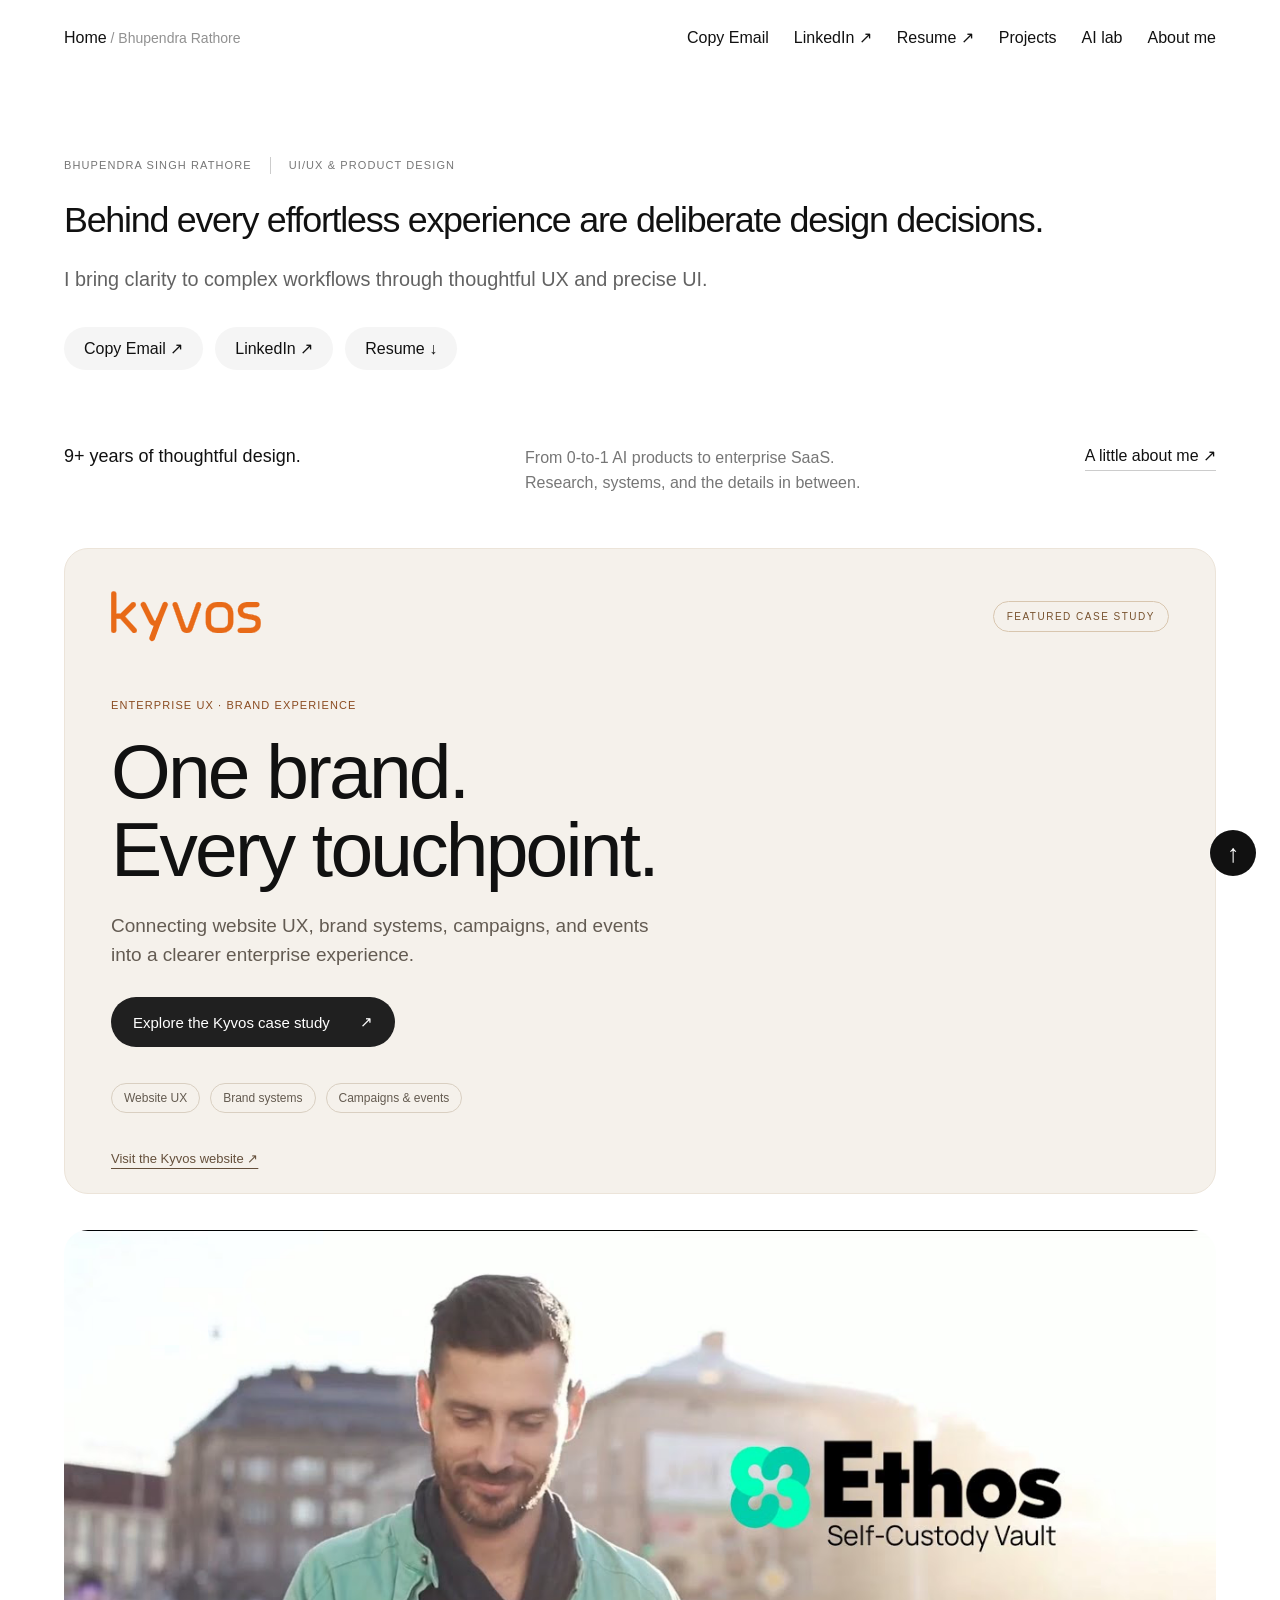
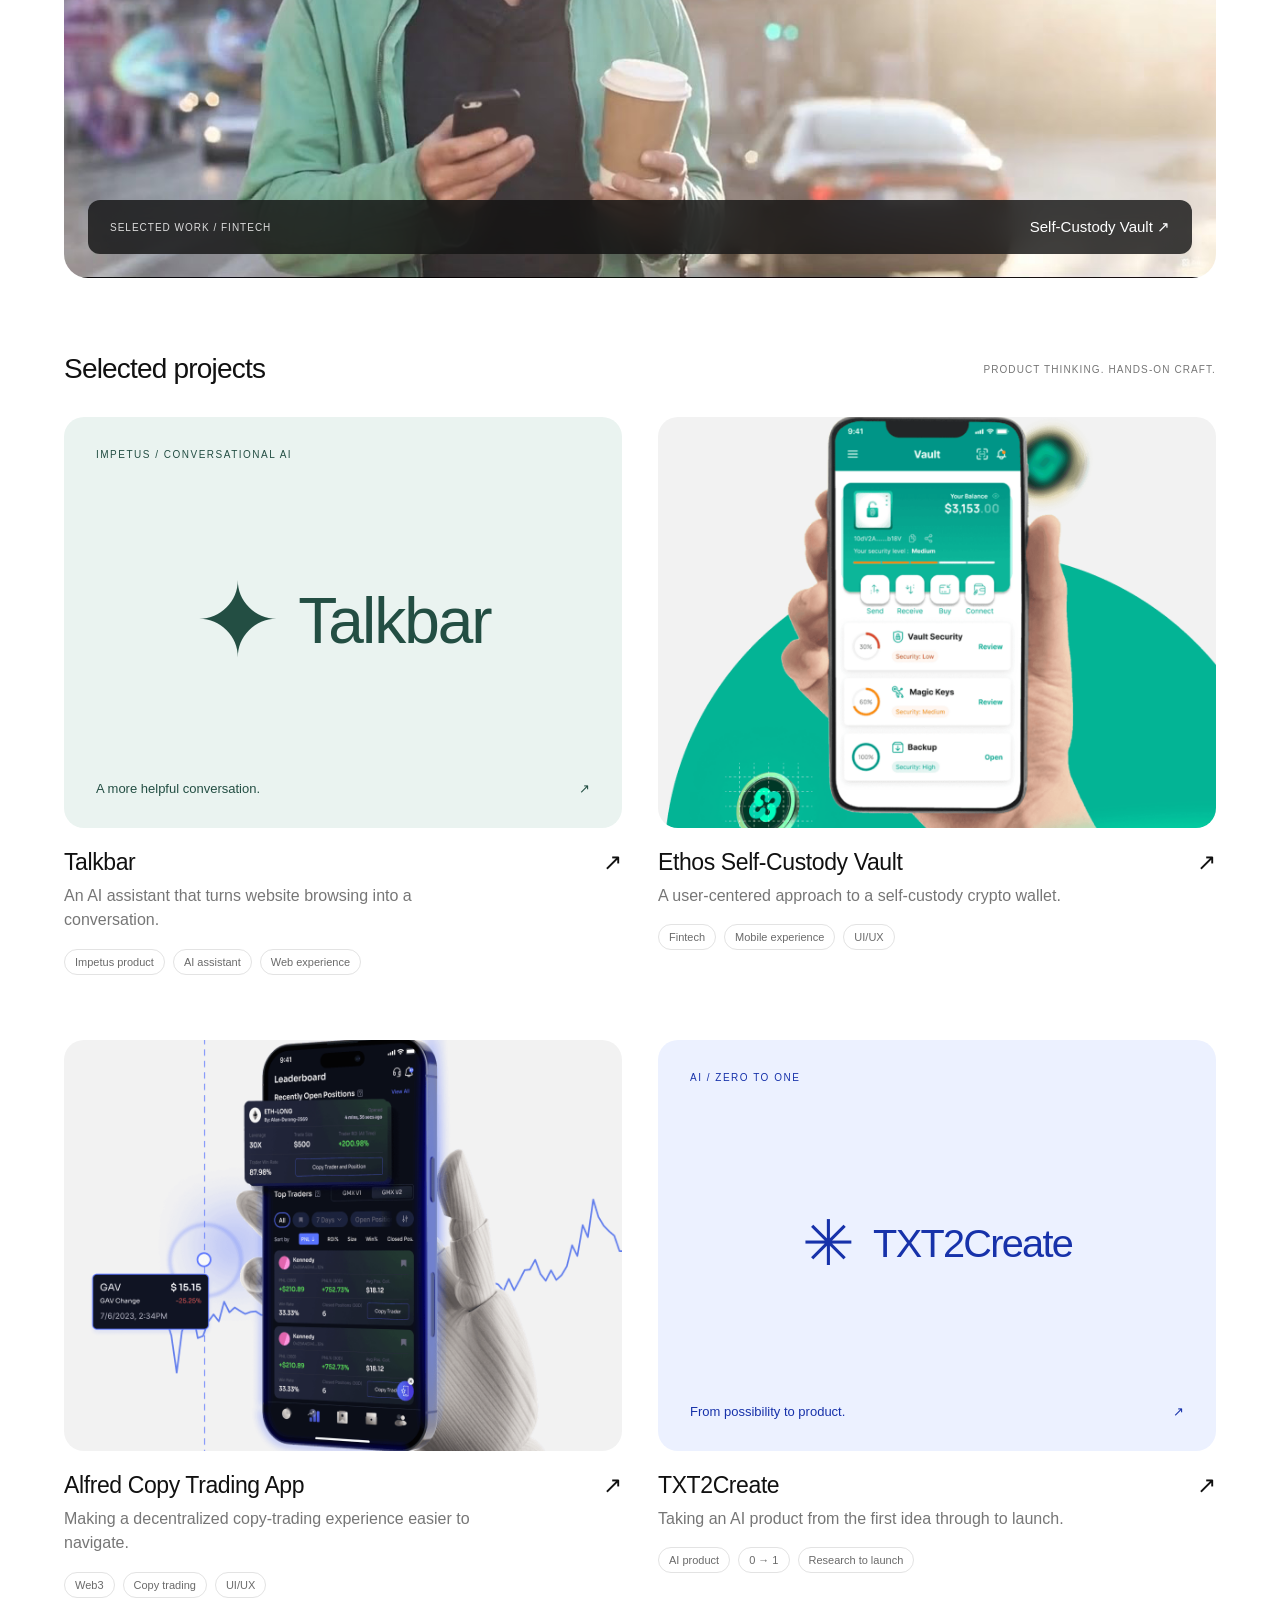
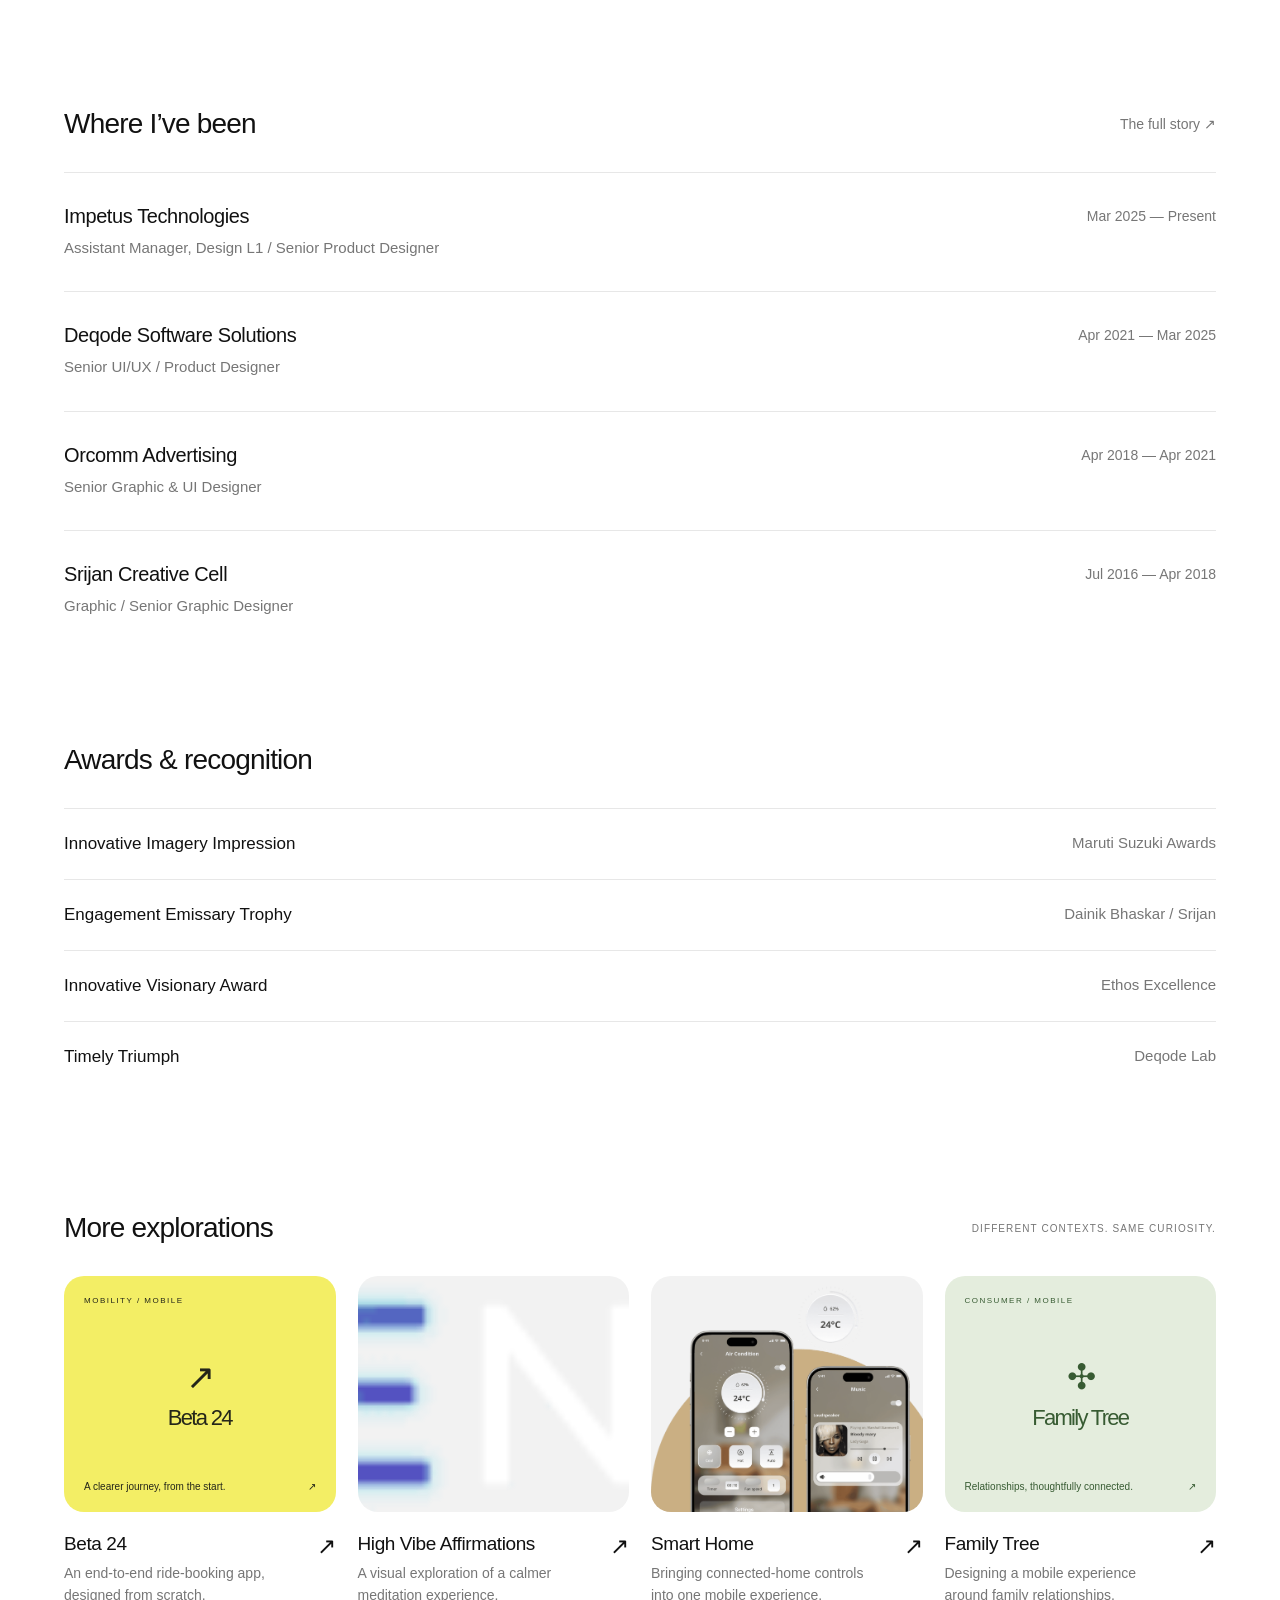
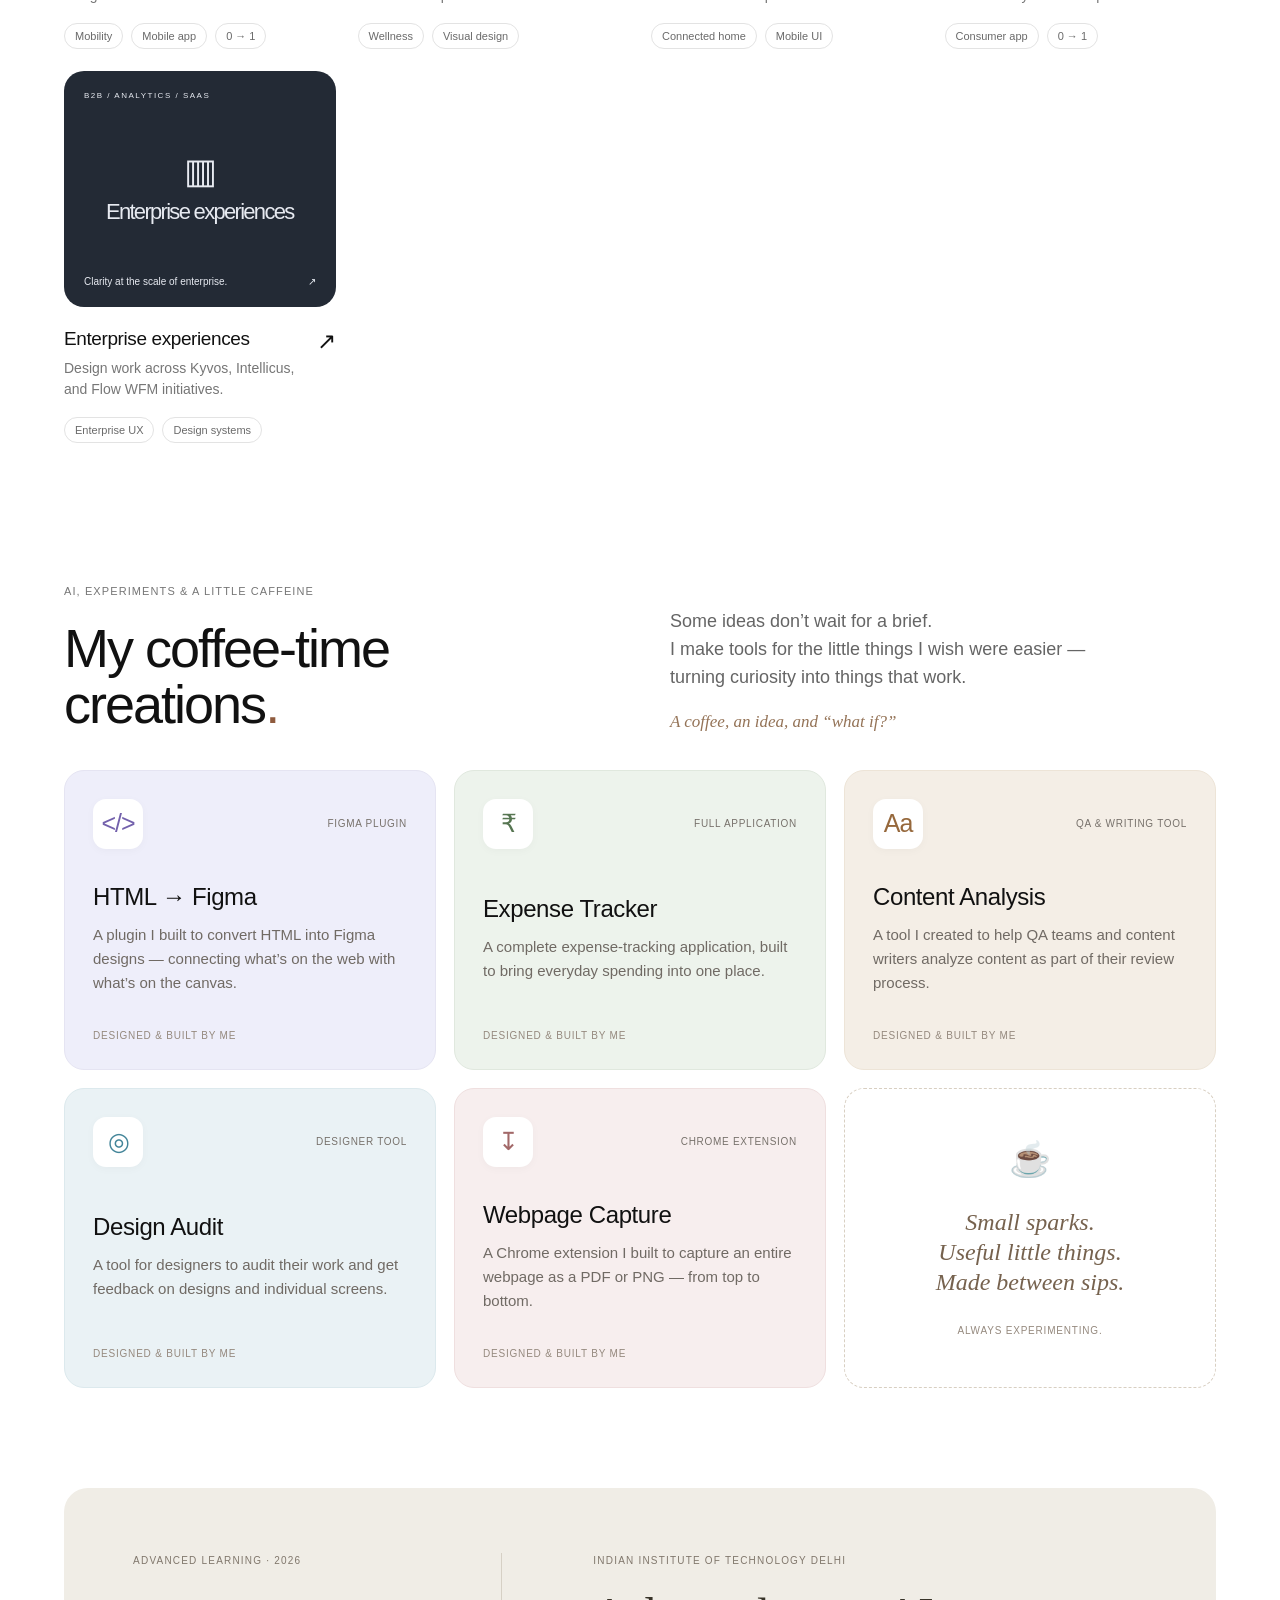
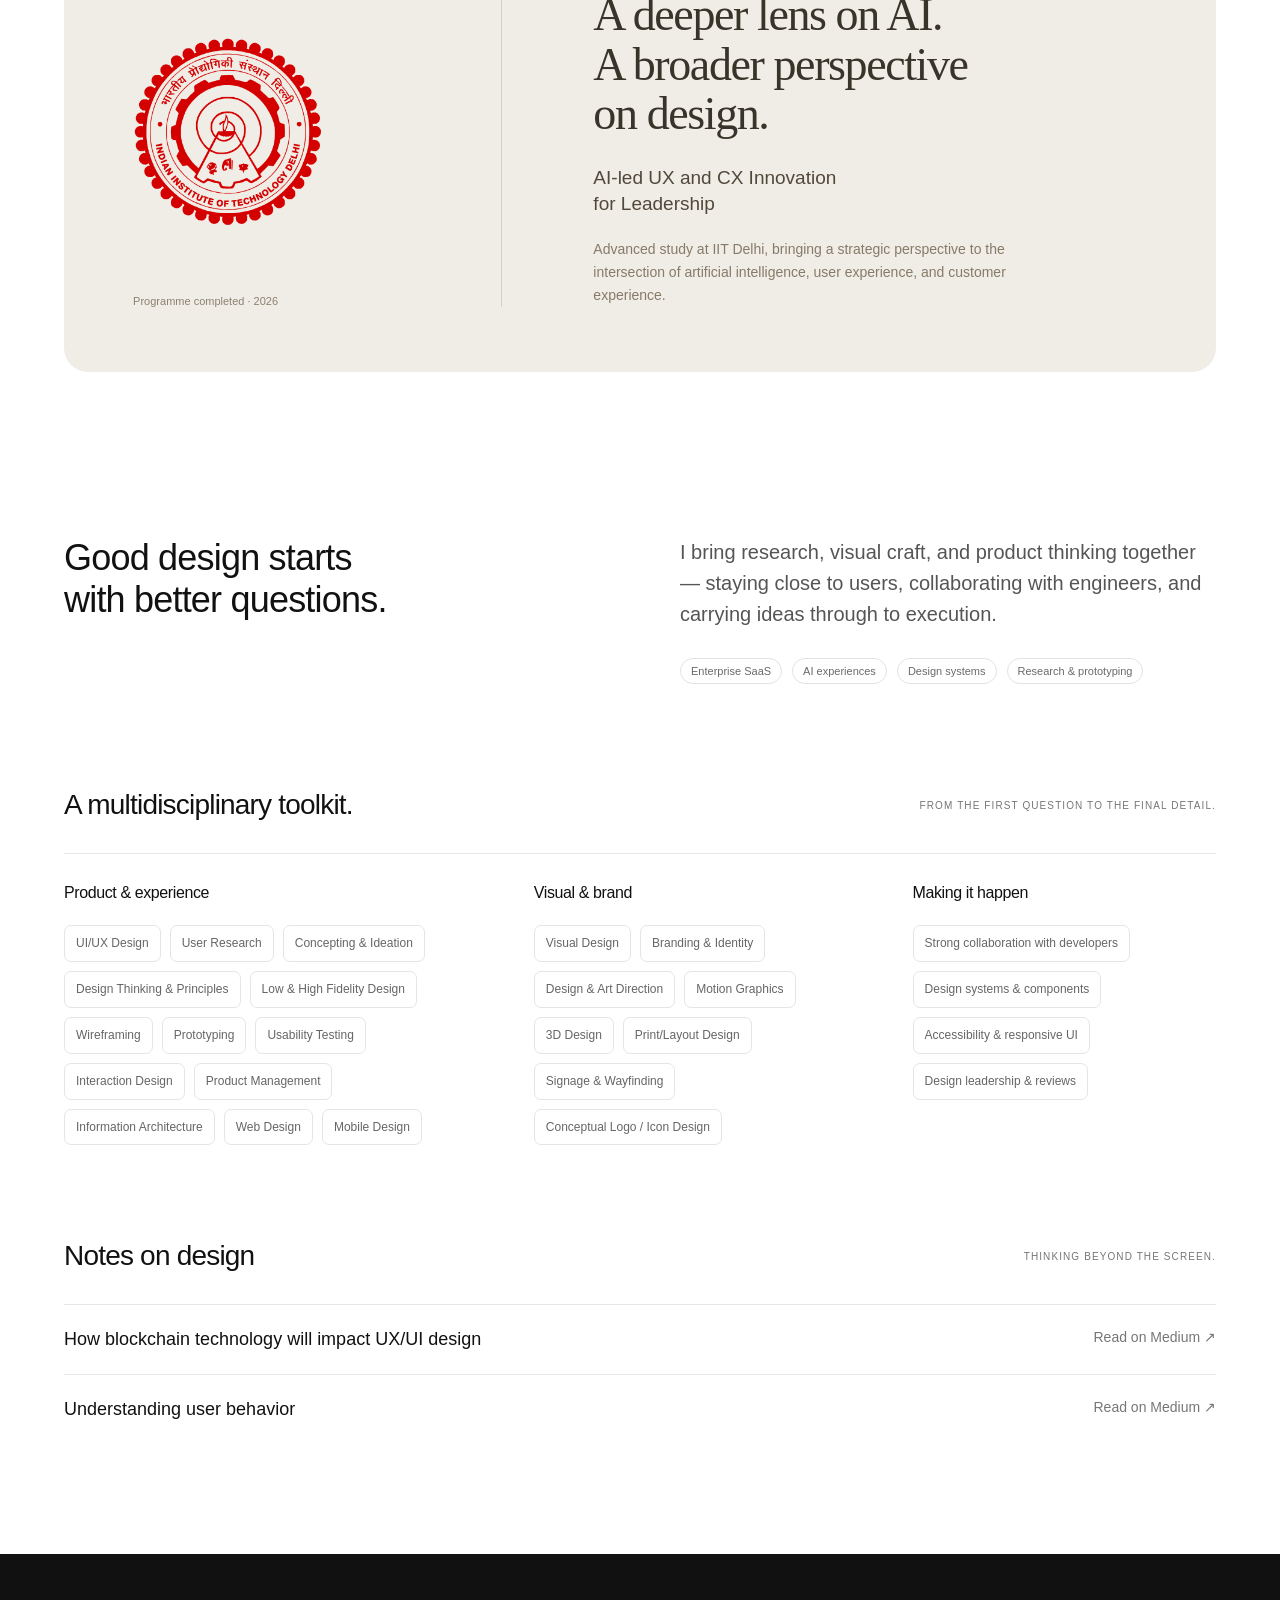
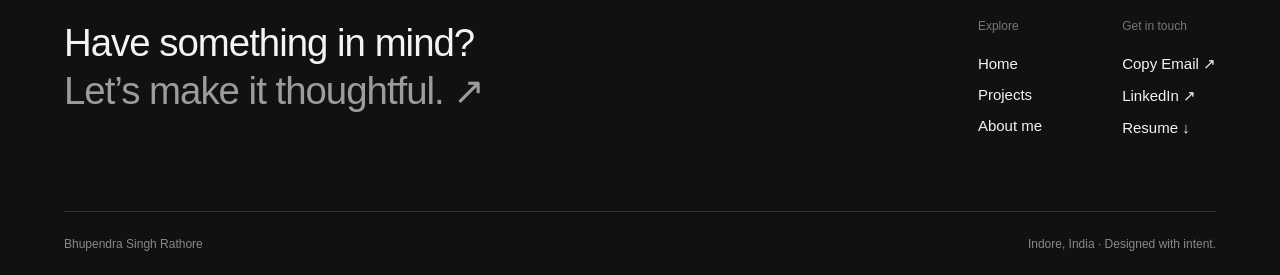
==== index.html @ 471d9816 "Refresh hero and feature Kyvos case study" ====
<!doctype html><html lang="en"><head><meta charset="utf-8"><meta name="viewport" content="width=device-width, initial-scale=1"><title>Product Designer — Bhupendra Singh Rathore</title><meta name="description" content="Senior UI/UX and product designer based in Indore, India. Enterprise SaaS, AI-powered products, and thoughtful digital experiences."><meta name="theme-color" content="#ffffff"><link rel="icon" href="favicon.svg" type="image/svg+xml"><link rel="stylesheet" href="local.css?v=20261022"><script src="local.js" defer></script></head>
    <body><a class="skip-link" href="#main">Skip to content</a><header class="site-header"><a href="index.html" aria-label="Bhupendra Rathore home">Home<span class="nav-name"> / Bhupendra Rathore</span></a><nav aria-label="Main navigation"><button class="nav-email" data-copy-email>Copy Email</button><a class="desktop-link" href="https://www.linkedin.com/in/bhupendra-rathore-b4b64588/" target="_blank" rel="noopener noreferrer">LinkedIn ↗</a><a class="desktop-link" href="Bhupendra_Rathore_Resume.pdf" target="_blank">Resume ↗</a><a href="index.html#case-studies">Projects</a><a href="index.html#ai-lab">AI lab</a><a href="about-me.html">About me</a></nav></header>
    <main id="main"><section class="hero"><div class="eyebrow">BHUPENDRA SINGH RATHORE <span>UI/UX & PRODUCT DESIGN</span></div><h1>Behind every effortless experience are deliberate design decisions.</h1><p class="hero-description">I bring clarity to complex workflows through thoughtful UX and precise UI.</p><div class="hero-actions"><button class="pill email-action" data-copy-email>Copy Email ↗</button><a class="pill" href="https://www.linkedin.com/in/bhupendra-rathore-b4b64588/" target="_blank" rel="noopener noreferrer">LinkedIn ↗</a><a class="pill" href="Bhupendra_Rathore_Resume.pdf" target="_blank">Resume ↓</a></div></section><div class="intro-strip"><span>9+ years of thoughtful design.</span><p>From 0-to-1 AI products to enterprise SaaS.<br>Research, systems, and the details in between.</p><a href="about-me.html">A little about me ↗</a></div>
    <section class="kyvos-feature" aria-labelledby="kyvos-title"><a class="kyvos-feature-main" href="projects-kyvos.html"><div class="kyvos-feature-top"><img src="assets-kyvos-logo.svg" alt="Kyvos" width="150" height="44"><span class="featured-label">FEATURED CASE STUDY</span></div><div class="kyvos-feature-content"><span class="eyebrow">ENTERPRISE UX · BRAND EXPERIENCE</span><h2 id="kyvos-title">One brand.<br>Every touchpoint.</h2><p>Connecting website UX, brand systems, campaigns, and events into a clearer enterprise experience.</p><span class="kyvos-cta">Explore the Kyvos case study <span aria-hidden="true">↗</span></span></div><div class="kyvos-feature-bottom"><span>Website UX</span><span>Brand systems</span><span>Campaigns &amp; events</span></div></a><a class="kyvos-live" href="https://www.kyvosinsights.com/" target="_blank" rel="noopener noreferrer">Visit the Kyvos website ↗</a></section><a class="showcase" href="projects-self-custody-vault.html" aria-label="Explore Self-Custody Vault"><img src="assets-ethos-header.png" alt="Ethos Self-Custody Vault — a person using a phone while holding a coffee" fetchpriority="high"><span class="showcase-label"><span>SELECTED WORK / FINTECH</span><span>Self-Custody Vault ↗</span></span></a>

    <section id="case-studies"><div class="section-heading"><h2>Selected projects</h2><span>PRODUCT THINKING. HANDS-ON CRAFT.</span></div><div class="project-grid"><a class="project-card" href="projects-talkbar.html"><div class="card-art"><div class="type-art talkbar"><span class="art-eyebrow">IMPETUS / CONVERSATIONAL AI</span><div class="art-center"><span class="art-mark" aria-hidden="true">✦</span><span>Talkbar</span></div><span class="art-bottom">A more helpful conversation.<span aria-hidden="true">↗</span></span></div></div><div class="card-caption"><div><h3>Talkbar</h3><p>An AI assistant that turns website browsing into a conversation.</p></div><span class="card-arrow" aria-hidden="true">↗</span></div><div class="tags"><span>Impetus product</span><span>AI assistant</span><span>Web experience</span></div></a><a class="project-card" href="projects-self-custody-vault.html"><div class="card-art"><img src="assets-wallet.png" alt="Self-Custody Vault crypto wallet interface designs from Bhupendra’s portfolio" loading=lazy width="1440" height="1000"></div><div class="card-caption"><div><h3>Ethos Self-Custody Vault</h3><p>A user-centered approach to a self-custody crypto wallet.</p></div><span class="card-arrow" aria-hidden="true">↗</span></div><div class="tags"><span>Fintech</span><span>Mobile experience</span><span>UI/UX</span></div></a><a class="project-card" href="projects-alfred.html"><div class="card-art"><img src="assets-alfred.png" alt="Alfred decentralized investment and copy-trading application designs" loading=lazy width="1440" height="1000"></div><div class="card-caption"><div><h3>Alfred Copy Trading App</h3><p>Making a decentralized copy-trading experience easier to navigate.</p></div><span class="card-arrow" aria-hidden="true">↗</span></div><div class="tags"><span>Web3</span><span>Copy trading</span><span>UI/UX</span></div></a><a class="project-card" href="projects-txt2create.html"><div class="card-art"><div class="type-art txt2create"><span class="art-eyebrow">AI / ZERO TO ONE</span><div class="art-center"><span class="art-mark" aria-hidden="true">✳</span><span>TXT2Create</span></div><span class="art-bottom">From possibility to product.<span aria-hidden="true">↗</span></span></div></div><div class="card-caption"><div><h3>TXT2Create</h3><p>Taking an AI product from the first idea through to launch.</p></div><span class="card-arrow" aria-hidden="true">↗</span></div><div class="tags"><span>AI product</span><span>0 → 1</span><span>Research to launch</span></div></a></div></section>
    <section class="experience-section"><div class="section-heading"><h2>Where I’ve been</h2><a href="about-me.html#experience">The full story ↗</a></div><div class="experience-row"><div><h3>Impetus Technologies</h3><p>Assistant Manager, Design L1 / Senior Product Designer</p></div><span>Mar 2025 — Present</span></div><div class="experience-row"><div><h3>Deqode Software Solutions</h3><p>Senior UI/UX / Product Designer</p></div><span>Apr 2021 — Mar 2025</span></div><div class="experience-row"><div><h3>Orcomm Advertising</h3><p>Senior Graphic &amp; UI Designer</p></div><span>Apr 2018 — Apr 2021</span></div><div class="experience-row"><div><h3>Srijan Creative Cell</h3><p>Graphic / Senior Graphic Designer</p></div><span>Jul 2016 — Apr 2018</span></div></section>
    <section class="recognition"><div class="section-heading"><h2>Awards & recognition</h2></div><div class="recognition-row"><span>Innovative Imagery Impression</span><span>Maruti Suzuki Awards</span></div><div class="recognition-row"><span>Engagement Emissary Trophy</span><span>Dainik Bhaskar / Srijan</span></div><div class="recognition-row"><span>Innovative Visionary Award</span><span>Ethos Excellence</span></div><div class="recognition-row"><span>Timely Triumph</span><span>Deqode Lab</span></div></section>
    <section class="other-work"><div class="section-heading"><h2>More explorations</h2><span>DIFFERENT CONTEXTS. SAME CURIOSITY.</span></div><div class="small-project-grid"><a class="project-card" href="projects-beta-24.html"><div class="card-art"><div class="type-art beta-24"><span class="art-eyebrow">MOBILITY / MOBILE</span><div class="art-center"><span class="art-mark" aria-hidden="true">↗</span><span>Beta 24</span></div><span class="art-bottom">A clearer journey, from the start.<span aria-hidden="true">↗</span></span></div></div><div class="card-caption"><div><h3>Beta 24</h3><p>An end-to-end ride-booking app, designed from scratch.</p></div><span class="card-arrow" aria-hidden="true">↗</span></div><div class="tags"><span>Mobility</span><span>Mobile app</span><span>0 → 1</span></div></a><a class="project-card" href="projects-meditation.html"><div class="card-art"><img src="assets-meditation.png" alt="High Vibe Affirmations meditation application interface designs" loading=lazy width="1440" height="1000"></div><div class="card-caption"><div><h3>High Vibe Affirmations</h3><p>A visual exploration of a calmer meditation experience.</p></div><span class="card-arrow" aria-hidden="true">↗</span></div><div class="tags"><span>Wellness</span><span>Visual design</span></div></a><a class="project-card" href="projects-smart-home.html"><div class="card-art"><img src="assets-smart-home.png" alt="Smart Home application interface designs from Bhupendra’s portfolio" loading=lazy width="1440" height="1000"></div><div class="card-caption"><div><h3>Smart Home</h3><p>Bringing connected-home controls into one mobile experience.</p></div><span class="card-arrow" aria-hidden="true">↗</span></div><div class="tags"><span>Connected home</span><span>Mobile UI</span></div></a><a class="project-card" href="projects-family-tree.html"><div class="card-art"><div class="type-art family-tree"><span class="art-eyebrow">CONSUMER / MOBILE</span><div class="art-center"><span class="art-mark" aria-hidden="true">✣</span><span>Family Tree</span></div><span class="art-bottom">Relationships, thoughtfully connected.<span aria-hidden="true">↗</span></span></div></div><div class="card-caption"><div><h3>Family Tree</h3><p>Designing a mobile experience around family relationships.</p></div><span class="card-arrow" aria-hidden="true">↗</span></div><div class="tags"><span>Consumer app</span><span>0 → 1</span></div></a><a class="project-card" href="projects-enterprise.html"><div class="card-art"><div class="type-art enterprise"><span class="art-eyebrow">B2B / ANALYTICS / SAAS</span><div class="art-center"><span class="art-mark" aria-hidden="true">▥</span><span>Enterprise experiences</span></div><span class="art-bottom">Clarity at the scale of enterprise.<span aria-hidden="true">↗</span></span></div></div><div class="card-caption"><div><h3>Enterprise experiences</h3><p>Design work across Kyvos, Intellicus, and Flow WFM initiatives.</p></div><span class="card-arrow" aria-hidden="true">↗</span></div><div class="tags"><span>Enterprise UX</span><span>Design systems</span></div></a></div></section>
    <section class="ai-lab" id="ai-lab"><div class="lab-intro"><div><span class="eyebrow">AI, EXPERIMENTS & A LITTLE CAFFEINE</span><h2>My coffee-time<br>creations<span class="coffee-dot">.</span></h2></div><div><p>Some ideas don’t wait for a brief.<br>I make tools for the little things I wish were easier — turning curiosity into things that work.</p><span class="handwritten">A coffee, an idea, and “what if?”</span></div></div><div class="creation-grid"><article class="creation html-figma"><div class="creation-top"><span class="creation-mark" aria-hidden="true">&lt;/&gt;</span><span class="creation-type">Figma plugin</span></div><div><h3>HTML → Figma</h3><p>A plugin I built to convert HTML into Figma designs — connecting what’s on the web with what’s on the canvas.</p></div><span class="creation-note">Designed & built by me</span></article><article class="creation expenses"><div class="creation-top"><span class="creation-mark" aria-hidden="true">₹</span><span class="creation-type">Full application</span></div><div><h3>Expense Tracker</h3><p>A complete expense-tracking application, built to bring everyday spending into one place.</p></div><span class="creation-note">Designed & built by me</span></article><article class="creation content-analysis"><div class="creation-top"><span class="creation-mark" aria-hidden="true">Aa</span><span class="creation-type">QA &amp; writing tool</span></div><div><h3>Content Analysis</h3><p>A tool I created to help QA teams and content writers analyze content as part of their review process.</p></div><span class="creation-note">Designed & built by me</span></article><article class="creation design-audit"><div class="creation-top"><span class="creation-mark" aria-hidden="true">◎</span><span class="creation-type">Designer tool</span></div><div><h3>Design Audit</h3><p>A tool for designers to audit their work and get feedback on designs and individual screens.</p></div><span class="creation-note">Designed & built by me</span></article><article class="creation webpage-capture"><div class="creation-top"><span class="creation-mark" aria-hidden="true">↧</span><span class="creation-type">Chrome extension</span></div><div><h3>Webpage Capture</h3><p>A Chrome extension I built to capture an entire webpage as a PDF or PNG — from top to bottom.</p></div><span class="creation-note">Designed & built by me</span></article><div class="creation coffee-card"><span class="coffee-cup" aria-hidden="true">☕</span><p>Small sparks.<br>Useful little things.<br>Made between sips.</p><span class="creation-note">Always experimenting.</span></div></div></section><section class="iit-highlight" id="iit-delhi"><div class="iit-institution"><span class="eyebrow">ADVANCED LEARNING · 2026</span><img class="iit-logo" src="assets-iit-delhi-logo.png" alt="Indian Institute of Technology Delhi logo"><span class="iit-completion">Programme completed · 2026</span></div><div class="iit-copy"><span class="eyebrow">INDIAN INSTITUTE OF TECHNOLOGY DELHI</span><h2>A deeper lens on AI.<br>A broader perspective<br>on design.</h2><p class="iit-programme">AI-led UX and CX Innovation<br>for Leadership</p><p>Advanced study at IIT Delhi, bringing a strategic perspective to the intersection of artificial intelligence, user experience, and customer experience.</p></div></section>
    <section class="practice"><h2>Good design starts<br>with better questions.</h2><div><p>I bring research, visual craft, and product thinking together — staying close to users, collaborating with engineers, and carrying ideas through to execution.</p><div class="practice-tags"><span>Enterprise SaaS</span><span>AI experiences</span><span>Design systems</span><span>Research & prototyping</span></div></div></section>
    <section class="capabilities" id="capabilities"><div class="section-heading"><h2>A multidisciplinary toolkit.</h2><span>FROM THE FIRST QUESTION TO THE FINAL DETAIL.</span></div><div class="capability-grid"><div class="capability-group"><h3>Product &amp; experience</h3><div><span>UI/UX Design</span><span>User Research</span><span>Concepting &amp; Ideation</span><span>Design Thinking &amp; Principles</span><span>Low &amp; High Fidelity Design</span><span>Wireframing</span><span>Prototyping</span><span>Usability Testing</span><span>Interaction Design</span><span>Product Management</span><span>Information Architecture</span><span>Web Design</span><span>Mobile Design</span></div></div><div class="capability-group"><h3>Visual &amp; brand</h3><div><span>Visual Design</span><span>Branding &amp; Identity</span><span>Design &amp; Art Direction</span><span>Motion Graphics</span><span>3D Design</span><span>Print/Layout Design</span><span>Signage &amp; Wayfinding</span><span>Conceptual Logo / Icon Design</span></div></div><div class="capability-group"><h3>Making it happen</h3><div><span>Strong collaboration with developers</span><span>Design systems &amp; components</span><span>Accessibility &amp; responsive UI</span><span>Design leadership &amp; reviews</span></div></div></div></section>
    <section class="writing"><div class="section-heading"><h2>Notes on design</h2><span>THINKING BEYOND THE SCREEN.</span></div><a href="https://medium.com/@bhup2009/how-blockchain-technology-will-impact-future-ux-ui-design-040cd2839ecc" target="_blank" rel="noopener noreferrer"><span>How blockchain technology will impact UX/UI design</span><span>Read on Medium ↗</span></a><a href="https://medium.com/@bhup2009/understanding-of-user-behavior-8985d90c6eab" target="_blank" rel="noopener noreferrer"><span>Understanding user behavior</span><span>Read on Medium ↗</span></a></section></main><footer><div class="footer-top"><p>Have something in mind?<br><a href="mailto:bhup2009@gmail.com">Let’s make it thoughtful. ↗</a></p><div class="footer-links"><div><span>Explore</span><a href="index.html">Home</a><a href="index.html#case-studies">Projects</a><a href="about-me.html">About me</a></div><div><span>Get in touch</span><button data-copy-email>Copy Email ↗</button><a href="https://www.linkedin.com/in/bhupendra-rathore-b4b64588/" target="_blank" rel="noopener noreferrer">LinkedIn ↗</a><a href="Bhupendra_Rathore_Resume.pdf" target="_blank">Resume ↓</a></div></div></div><div class="footer-bottom"><span>Bhupendra Singh Rathore</span><span>Indore, India · Designed with intent.</span></div></footer><button class="back-top" aria-label="Scroll to top">↑</button><div id="toast" class="toast" role="status" aria-live="polite"></div></body></html>
---- local.css ----
:root{font-family:Arial,Helvetica,sans-serif;color:#111;background:#fff;font-synthesis:none;--muted:#767676;--line:#e7e7e7;--blue:#0879ff}
*{box-sizing:border-box}html{scroll-behavior:smooth;scroll-padding-top:100px}body{margin:0}a{color:inherit;text-decoration:none}button{font:inherit;color:inherit;cursor:pointer;border:0;background:none}a:focus-visible,button:focus-visible{outline:2px solid var(--blue);outline-offset:6px}img{max-width:100%;display:block}h1,h2,h3,p{margin:0}h1,h2,h3{font-weight:400}h1{letter-spacing:-1.25px}h2{font-size:28px;letter-spacing:-.8px}h3{font-size:22px;letter-spacing:-.4px}p{line-height:1.55}
.site-header{padding:28px 5%;display:flex;align-items:center;justify-content:space-between;gap:24px;font-size:16px}.nav-name{color:#919191;font-size:14px}.site-header nav{display:flex;align-items:center;gap:25px}.site-header a:hover,.nav-email:hover{color:var(--blue)}.nav-email{padding:0}main{padding:0 5%;max-width:1800px;margin:auto}.hero{padding:82px 0 76px}.eyebrow{display:flex;gap:18px;align-items:center;font-size:11px;letter-spacing:1.1px;color:var(--muted);line-height:1.5}.hero .eyebrow span{padding-left:18px;border-left:1px solid #ccc}.hero h1{font-size:clamp(30px,2.8vw,49px);line-height:1.22;max-width:1010px;margin:25px 0 33px}.hero-actions{display:flex;gap:12px;flex-wrap:wrap}.pill{display:inline-flex;justify-content:center;align-items:center;gap:15px;border-radius:100px;background:#f5f5f5;padding:12px 20px;font-size:16px;line-height:1.2;transition:background .2s,transform .2s}.pill:hover{background:#e8e8e8;transform:translateY(-2px)}.pill.primary{background:var(--blue);color:white}.pill.primary:hover{background:#0064dd}.showcase{display:block;height:clamp(350px,50vw,730px);position:relative;background:#eae6f4;overflow:hidden;border-radius:24px}.showcase>img{width:100%;height:100%;object-fit:cover;transition:transform .8s}.showcase:hover>img{transform:scale(1.025)}.showcase-label{position:absolute;inset:auto 24px 24px;display:flex;justify-content:space-between;align-items:center;gap:12px;color:white;background:#111c;backdrop-filter:blur(16px);padding:18px 22px;border-radius:12px;font-size:15px}.showcase-label>span:first-child{font-size:10px;letter-spacing:1px;color:#ddd}.intro-strip{display:flex;justify-content:space-between;align-items:flex-start;gap:30px;padding:37px 0 90px;font-size:16px}.intro-strip>span{font-size:18px}.intro-strip p{color:var(--muted)}.intro-strip>a{border-bottom:1px solid #ccc;padding-bottom:5px}.section-heading{display:flex;justify-content:space-between;align-items:center;gap:20px;margin-bottom:32px}.section-heading>span{font-size:10px;letter-spacing:1.1px;color:var(--muted)}.section-heading>a{font-size:14px;color:var(--muted)}
.project-grid{display:grid;grid-template-columns:1fr 1fr;gap:54px 28px}.project-card{display:block;min-width:0}.card-art{aspect-ratio:1.36;background:#f2f2f2;border-radius:20px;overflow:hidden}.card-art>img{width:100%;height:100%;object-fit:cover;transition:transform .5s}.project-card:hover .card-art>img{transform:scale(1.035)}.card-caption{display:flex;align-items:flex-start;justify-content:space-between;gap:16px;margin-top:21px}.card-caption h3{font-size:23px;margin-bottom:8px}.card-caption p{font-size:16px;color:var(--muted);max-width:420px}.card-arrow{font-size:23px;transition:transform .2s}.project-card:hover .card-arrow{transform:translate(3px,-3px)}.tags{display:flex;gap:8px;flex-wrap:wrap;margin-top:16px}.tags span,.practice-tags span{font-size:11px;border:1px solid #e3e3e3;padding:6px 10px;border-radius:30px;color:#6a6a6a}.type-art{display:flex;flex-direction:column;justify-content:space-between;height:100%;min-height:250px;padding:32px;background:#ecf1ff;color:#1732aa}.art-eyebrow{font-size:10px;letter-spacing:1.5px}.art-center{display:flex;gap:20px;align-items:center;justify-content:center;font-size:clamp(26px,3.1vw,54px);letter-spacing:-1.7px}.art-mark{font-size:1.6em}.art-bottom{font-size:13px;display:flex;justify-content:space-between;gap:15px}.type-art.beta-24{background:#f3ee65;color:#242619}.type-art.family-tree{background:#e4eddd;color:#375b32}.type-art.enterprise{background:#232a35;color:#e7eaf1}.other-work{padding:100px 0}.small-project-grid{display:grid;grid-template-columns:repeat(4,1fr);gap:22px}.small-project-grid .card-art{aspect-ratio:1.15}.small-project-grid .card-caption h3{font-size:19px}.small-project-grid .card-caption p{font-size:14px}.small-project-grid .type-art{padding:20px;min-height:0}.small-project-grid .art-center{font-size:22px;flex-direction:column;gap:8px}.small-project-grid .art-bottom{font-size:10px}.small-project-grid .art-eyebrow{font-size:8px}
.experience-section{padding:20px 0 70px}.experience-row{padding:26px 0;border-top:1px solid var(--line);display:flex;justify-content:space-between;gap:30px}.experience-row h3{font-size:20px}.experience-row p{font-size:15px;color:var(--muted);margin-top:8px}.experience-row>span{color:var(--muted);font-size:14px;white-space:nowrap;padding-top:3px}.practice{display:grid;grid-template-columns:1fr 1fr;gap:80px;padding:65px 0 90px}.practice h2{font-size:36px;line-height:1.16}.practice p{color:#555;font-size:20px}.practice-tags{display:flex;flex-wrap:wrap;gap:10px;margin-top:28px}.recognition{padding:20px 0 90px}.recognition-row{display:flex;justify-content:space-between;gap:25px;border-top:1px solid var(--line);padding:21px 0;font-size:17px}.recognition-row>span:last-child{color:var(--muted);font-size:15px}.writing{padding-bottom:110px}.writing>a{display:flex;justify-content:space-between;gap:25px;padding:24px 0;border-top:1px solid var(--line);font-size:18px}.writing>a>span:last-child{font-size:14px;color:var(--muted);white-space:nowrap}
footer{background:#111;color:#f4f4f4;padding:65px 5% 24px}.footer-top{display:flex;justify-content:space-between;gap:70px}.footer-top>p{font-size:clamp(25px,3vw,44px);line-height:1.25;letter-spacing:-1px}.footer-top>p>a{color:#9c9c9c;transition:color .2s}.footer-top>p>a:hover{color:#fff}.footer-links{display:flex;gap:80px}.footer-links>div{display:flex;flex-direction:column;gap:14px;font-size:15px}.footer-links span{font-size:12px;color:#777;margin-bottom:8px}.footer-links button{text-align:left;padding:0}.footer-bottom{display:flex;justify-content:space-between;gap:20px;border-top:1px solid #303030;margin-top:75px;padding-top:25px;font-size:12px;color:#888}.back-top{position:fixed;right:24px;bottom:24px;width:46px;height:46px;border-radius:50%;background:#111;color:#fff;font-size:25px;z-index:10;box-shadow:0 0 0 1px #ffffff50}.toast{position:fixed;bottom:30px;left:50%;transform:translate(-50%,15px);opacity:0;pointer-events:none;background:#111;color:white;border-radius:30px;padding:14px 22px;font-size:14px;z-index:20;transition:opacity .2s,transform .2s;box-shadow:0 4px 24px #0002}.toast.visible{opacity:1;transform:translate(-50%,0)}.skip-link{position:fixed;top:10px;left:10px;background:white;padding:12px;z-index:100;transform:translateY(-200%)}.skip-link:focus{transform:none}
.about-hero{display:grid;grid-template-columns:1.3fr 1fr;gap:10%;padding:85px 0 100px;align-items:center}.about-hero h1{font-size:clamp(34px,3.3vw,56px);line-height:1.14;margin:24px 0 30px}.about-hero p{font-size:18px;color:#656565;margin-bottom:20px}.about-hero .hero-actions{margin-top:30px}.portrait{width:100%;aspect-ratio:.92;object-fit:cover;border-radius:22px;background:#eee}.about-copy{display:grid;grid-template-columns:1fr 1.6fr;gap:10%;padding:70px 0;border-top:1px solid var(--line)}.about-copy h2{font-size:32px}.about-copy p{font-size:18px;color:#656565;margin:0 0 25px}.about-copy h3{margin-bottom:10px}.about-copy .tools{margin-top:36px}.skills-list{display:grid;grid-template-columns:1fr 1fr;gap:20px;font-size:16px;line-height:1.5}.career{padding:30px 0;border-top:1px solid var(--line)}.career-title{display:flex;justify-content:space-between;gap:20px}.career-title span{font-size:14px;color:var(--muted)}.career-role{font-size:16px;margin:10px 0 16px}.career>p:last-child{font-size:17px;color:#656565;max-width:800px}
.project-heading{padding:65px 0 45px}.back-link{font-size:14px;color:var(--muted)}.project-heading-row{display:flex;justify-content:space-between;align-items:flex-end;gap:30px;margin-top:60px}.project-heading h1{font-size:clamp(38px,4.5vw,66px);margin:18px 0}.project-heading p{font-size:20px;color:#707070;max-width:680px}.project-type{font-size:14px;color:var(--muted);padding-bottom:4px;white-space:nowrap}.project-cover{border-radius:24px;overflow:hidden;min-height:300px;background:#f2f2f2}.project-cover>img{width:100%;height:auto;max-height:850px;object-fit:contain}.project-cover>.type-art{min-height:500px}.project-cover .art-center{font-size:clamp(36px,7vw,96px)}.project-details{max-width:920px;margin:70px auto}.project-section{display:grid;grid-template-columns:1fr 2fr;gap:50px;margin-bottom:55px}.project-section h2{font-size:24px}.project-section p{font-size:19px;color:#656565}.project-contact{text-align:center;padding:60px 0 90px}.project-contact p{color:var(--muted);margin:18px 0 25px}.next-project{display:block;border-top:1px solid var(--line);padding:45px 0 75px}.next-project>span{font-size:14px;color:var(--muted)}.next-project h2{font-size:38px;margin-top:16px}section[id]{scroll-margin-top:40px}
@media(min-width:1600px){.site-header,footer{padding-left:max(5%,calc((100vw - 1620px)/2));padding-right:max(5%,calc((100vw - 1620px)/2))}}
@media(max-width:1000px){.nav-name{display:none}.small-project-grid{grid-template-columns:1fr 1fr;gap:40px 24px}.small-project-grid .card-art{aspect-ratio:1.5}.small-project-grid .art-center{flex-direction:row;font-size:30px}.intro-strip{flex-wrap:wrap}.intro-strip p{font-size:14px}.practice{gap:40px}.footer-links{gap:40px}.about-hero{gap:5%}.about-hero p{font-size:16px}}
@media(max-width:650px){.site-header{padding:23px 6%;font-size:14px}.site-header nav{gap:18px}.desktop-link,.nav-email{display:none}main{padding:0 6%}.hero{padding:65px 0 40px}.eyebrow{font-size:9px;gap:10px;letter-spacing:.7px}.hero .eyebrow span{padding-left:10px}.hero h1{font-size:32px;letter-spacing:-.8px;margin:24px 0 28px;line-height:1.18}.pill{font-size:14px;padding:12px 17px;gap:7px}.hero-actions{gap:8px}.showcase{height:340px;border-radius:16px}.showcase-label{inset:auto 12px 12px;padding:12px;font-size:12px;flex-direction:column;align-items:flex-start;gap:6px}.showcase-label>span:first-child{font-size:8px}.intro-strip{padding:24px 0 65px;gap:18px}.intro-strip>span{font-size:16px}.intro-strip p{flex-basis:100%;order:3}.intro-strip>a{font-size:12px}.section-heading{align-items:flex-end;margin-bottom:24px}.section-heading>span{display:none}.section-heading h2{font-size:25px}.project-grid{grid-template-columns:1fr;gap:40px}.card-art{border-radius:16px;aspect-ratio:1.3}.card-caption h3{font-size:22px}.card-caption p{font-size:15px}.type-art{padding:25px}.art-center{font-size:37px}.other-work{padding:65px 0}.small-project-grid{grid-template-columns:1fr;gap:40px}.small-project-grid .card-art{aspect-ratio:1.5}.small-project-grid .art-center{font-size:34px}.small-project-grid .card-caption h3{font-size:22px}.small-project-grid .card-caption p{font-size:15px}.experience-row{flex-direction:column;gap:12px;padding:24px 0}.experience-row h3{font-size:20px}.experience-row p{font-size:14px}.experience-row>span{font-size:12px}.practice{grid-template-columns:1fr;gap:25px;padding:15px 0 65px}.practice h2{font-size:32px}.practice p{font-size:18px}.recognition{padding-bottom:60px}.recognition-row{flex-direction:column;gap:8px;font-size:16px}.recognition-row>span:last-child{font-size:13px}.writing{padding-bottom:70px}.writing>a{font-size:16px;flex-direction:column;gap:10px}.writing>a>span:last-child{font-size:12px}footer{padding:45px 6% 25px}.footer-top{flex-direction:column;gap:40px}.footer-top>p{font-size:28px}.footer-links{justify-content:space-between;gap:20px;max-width:320px}.footer-bottom{margin-top:50px;flex-direction:column;gap:10px;font-size:11px}.back-top{width:40px;height:40px;right:15px;bottom:15px}.about-hero{grid-template-columns:1fr;padding:60px 0;gap:40px}.about-hero h1{font-size:37px}.portrait{max-height:450px;object-position:top}.about-copy{grid-template-columns:1fr;gap:25px;padding:45px 0}.about-copy h2{font-size:28px}.about-copy p{font-size:17px}.skills-list{font-size:14px;gap:16px}.career-title{flex-direction:column;gap:10px}.career-title h3{font-size:21px}.career-title span{font-size:12px}.career>p:last-child{font-size:16px}.project-heading{padding-top:45px}.project-heading-row{flex-direction:column;align-items:flex-start;margin-top:40px;gap:20px}.project-heading h1{font-size:39px}.project-heading p{font-size:18px}.project-cover{border-radius:16px;min-height:0}.project-cover>.type-art{min-height:320px}.project-details{margin:45px 0}.project-section{grid-template-columns:1fr;gap:16px;margin-bottom:40px}.project-section p{font-size:17px}.project-contact{padding:30px 0 60px}.project-contact h2{font-size:26px}.next-project h2{font-size:30px}.toast{max-width:90%;white-space:nowrap;font-size:13px}}
.portrait{height:auto}
.iit-logo{width:190px;height:auto;object-fit:contain}@media(max-width:650px){.iit-logo{width:140px}}
.type-art.talkbar{background:#eaf3f0;color:#234e43}.type-art.talkbar .art-center{font-size:clamp(36px,5vw,68px);letter-spacing:-2px}
.showcase{height:auto;aspect-ratio:16/9}
.metric-note{max-width:760px;margin-top:22px;color:#888;font-size:12px;line-height:1.8}
.experience-section{padding:110px 0 75px}.recognition{padding:20px 0 25px}.other-work{padding:95px 0 120px}.experience-row{padding:32px 0}.recognition-row{padding:25px 0}.project-grid{gap:65px 36px}.project-page{max-width:1160px;margin:auto}.project-page .project-heading{padding:85px 0 65px}.project-page .project-heading-row{margin-top:75px}.project-page .project-heading p{line-height:1.6;max-width:690px}.project-page .project-heading h1{margin:24px 0}.project-page .project-cover{border-radius:12px}.project-page .project-details{max-width:880px;margin:110px auto 95px}.project-page .project-section{grid-template-columns:1fr 2.2fr;gap:65px;margin-bottom:65px}.project-page .project-section p{font-size:18px;line-height:1.85}.project-page .project-section h2{font-size:23px;line-height:1.4}.study-results{border-top:1px solid var(--line);padding:70px 0 80px}.study-results h2{font-size:38px;line-height:1.2;margin:24px 0 50px}.metric-grid{display:grid;grid-template-columns:repeat(3,1fr);gap:45px}.metric-grid>div{display:flex;flex-direction:column;gap:17px}.metric-grid strong{font-size:68px;font-weight:400;letter-spacing:-3px}.metric-grid span{font-size:15px;color:#777;line-height:1.5}.metric-source{font-size:11px;color:#999;margin-top:34px}.metric-source a{text-decoration:underline;text-underline-offset:3px}.study-process{display:grid;grid-template-columns:1fr 1fr;gap:90px;padding:70px 0 110px;border-top:1px solid var(--line)}.study-process h2{font-size:32px;line-height:1.2;margin:24px 0}.study-process p{font-size:17px;line-height:1.8;color:#777}.study-process ol{padding:0;margin:0;list-style:none}.study-process li{display:flex;gap:24px;align-items:center;border-bottom:1px solid var(--line);padding:24px 0}.study-process li>span{font-size:12px;color:#aaa}.study-process h3{font-size:19px;letter-spacing:-.3px}.project-page .case-gallery{padding-top:20px}.project-page .case-gallery figure{margin-bottom:70px}.project-page .case-gallery img{border-radius:8px}.project-page .project-contact{padding:90px 0 115px}
@media(max-width:650px){.experience-section{padding:70px 0 50px}.recognition{padding:10px 0 20px}.other-work{padding:60px 0 75px}.experience-row{padding:25px 0}.project-grid{gap:45px}.project-page .project-heading{padding:50px 0 40px}.project-page .project-heading-row{margin-top:45px}.project-page .project-details{margin:65px 0}.project-page .project-section{grid-template-columns:1fr;gap:18px;margin-bottom:45px}.project-page .project-section p{font-size:17px;line-height:1.8}.study-results{padding:45px 0 50px}.study-results h2{font-size:28px;margin:20px 0 35px}.metric-grid{grid-template-columns:1fr;gap:25px}.metric-grid>div{flex-direction:row;align-items:center;gap:25px}.metric-grid strong{font-size:53px;min-width:105px}.metric-grid span{font-size:14px}.study-process{grid-template-columns:1fr;gap:25px;padding:45px 0 60px}.study-process h2{font-size:28px}.study-process h3{font-size:17px}.project-page .case-gallery figure{margin-bottom:40px}.project-page .project-contact{padding:50px 0 65px}}
@media(max-width:650px){.hero-actions .pill{padding:12px 14px}}
@media(prefers-reduced-motion:reduce){html{scroll-behavior:auto}*,*::before,*::after{transition:none!important;animation:none!important}}
.ai-lab{padding:20px 0 100px}.lab-intro{display:grid;grid-template-columns:1fr 1fr;gap:60px;align-items:end;margin-bottom:38px}.lab-intro h2{font-size:54px;line-height:1.04;letter-spacing:-2px;margin-top:20px}.coffee-dot{color:#8f5b3e}.lab-intro p{max-width:450px;color:#656565;font-size:18px}.handwritten{display:block;font-family:Georgia,serif;font-size:17px;font-style:italic;color:#947357;margin-top:20px}.creation-grid{display:grid;grid-template-columns:repeat(3,1fr);gap:18px}.creation{background:#f6f5f2;border:1px solid #ebe9e3;border-radius:20px;padding:28px;min-height:300px;display:flex;flex-direction:column;justify-content:space-between;gap:28px;transition:transform .25s,border-color .25s}.creation:hover{transform:translateY(-4px);border-color:#c5bcb0}.creation-top{display:flex;justify-content:space-between;align-items:center;gap:12px}.creation-mark{display:grid;place-items:center;width:50px;height:50px;border-radius:13px;background:white;font-size:25px;letter-spacing:-1px;box-shadow:0 2px 8px #00000008}.creation-type{color:#77716b;font-size:10px;letter-spacing:.7px;text-align:right;text-transform:uppercase}.creation h3{font-size:24px;margin-bottom:12px}.creation p{font-size:15px;color:#706a64;line-height:1.6;max-width:330px}.creation-note{font-size:10px;letter-spacing:.8px;color:#95897e;text-transform:uppercase}.html-figma{background:#eeeefa;border-color:#e5e4f2}.html-figma .creation-mark{color:#7361ac}.expenses{background:#edf3ec;border-color:#e0e8de}.expenses .creation-mark{color:#567551}.content-analysis{background:#f4eee6;border-color:#ede4d7}.content-analysis .creation-mark{color:#96683c}.design-audit{background:#eaf2f5;border-color:#dce9ed}.design-audit .creation-mark{color:#438599}.webpage-capture{background:#f7eeee;border-color:#efdfdf}.webpage-capture .creation-mark{color:#a26868}.coffee-card{background:#fff;border:1px dashed #d8cfc2;align-items:center;justify-content:center;text-align:center}.coffee-cup{font-size:34px}.coffee-card p{font-family:Georgia,serif;font-size:24px;font-style:italic;color:#76624e;line-height:1.25}
.iit-highlight{display:grid;grid-template-columns:1fr 1.5fr;gap:9%;padding:65px 6%;border-radius:24px;background:#f0ede6;position:relative;overflow:hidden;margin:0 0 100px}.iit-institution{display:flex;flex-direction:column;justify-content:space-between;align-items:flex-start;gap:40px;border-right:1px solid #d6d0c5}.iit-highlight .eyebrow{font-size:10px;letter-spacing:1.2px;color:#80776c}.iit-wordmark{font-family:Georgia,'Times New Roman',serif;font-size:96px;line-height:.8;letter-spacing:-7px;color:#383429}.iit-wordmark span{display:block;font-family:Arial,Helvetica,sans-serif;font-size:20px;letter-spacing:9px;line-height:1.6;margin-top:15px;margin-left:4px}.iit-completion{font-size:11px;color:#8c8171}.iit-copy h2{font-family:Georgia,'Times New Roman',serif;font-size:46px;line-height:1.08;letter-spacing:-1.4px;margin:22px 0 26px;color:#383429}.iit-copy .iit-programme{color:#51483c;font-size:19px;line-height:1.4;margin-bottom:20px}.iit-copy>p:last-child{color:#867a69;font-size:14px;max-width:430px;line-height:1.65}.capabilities{padding:15px 0 95px}.capability-grid{display:grid;grid-template-columns:1.4fr 1.1fr 1fr;gap:45px;border-top:1px solid var(--line);padding-top:30px}.capability-group h3{font-size:16px;margin-bottom:23px}.capability-group>div{display:flex;flex-wrap:wrap;gap:9px}.capability-group span{border:1px solid #e5e5e5;border-radius:7px;padding:9px 11px;font-size:12px;color:#666;line-height:1.4}.case-gallery{padding:20px 0 50px}.case-gallery figure{margin:0 0 32px}.case-gallery img{width:100%;height:auto;border-radius:16px;background:#f4f4f4}.case-gallery figcaption{font-size:11px;letter-spacing:.4px;color:#858585;margin-top:12px}
@media(max-width:1000px){.creation-grid{grid-template-columns:1fr 1fr}.iit-copy h2{font-size:38px}.iit-highlight{gap:6%;padding:50px 5%}.capability-grid{gap:24px}.lab-intro h2{font-size:46px}}
@media(max-width:650px){.ai-lab{padding:0 0 65px}.lab-intro{grid-template-columns:1fr;gap:23px;margin-bottom:28px}.lab-intro h2{font-size:42px;letter-spacing:-1.3px}.lab-intro p{font-size:16px}.handwritten{font-size:16px;margin-top:16px}.creation-grid{grid-template-columns:1fr;gap:14px}.creation{min-height:270px;padding:25px;border-radius:16px;gap:22px}.creation h3{font-size:24px}.creation p{font-size:15px;max-width:none}.coffee-card{min-height:230px}.iit-highlight{grid-template-columns:1fr;padding:32px 25px;gap:30px;margin-bottom:65px;border-radius:18px}.iit-institution{border-right:0;border-bottom:1px solid #d6d0c5;padding-bottom:25px;gap:25px}.iit-wordmark{font-size:70px;letter-spacing:-5px}.iit-wordmark span{font-size:15px;letter-spacing:6px;margin-top:10px}.iit-copy h2{font-size:35px;letter-spacing:-1px;margin:20px 0}.iit-highlight .eyebrow{font-size:8px}.iit-copy .iit-programme{font-size:18px}.iit-copy>p:last-child{font-size:14px}.capabilities{padding:0 0 60px}.capability-grid{grid-template-columns:1fr;gap:32px}.capability-group h3{margin-bottom:16px}.capability-group span{font-size:12px}.case-gallery{padding-top:0}.case-gallery .section-heading{align-items:flex-start;flex-direction:column;gap:14px}.case-gallery figure{margin-bottom:24px}.case-gallery img{border-radius:10px}}

/* Portfolio hero and featured Kyvos case study */
.hero h1{max-width:1120px;margin-bottom:22px}.hero-description{font-size:clamp(18px,1.55vw,23px);color:#626262;max-width:800px;margin:0 0 32px;line-height:1.55}.hero-actions .email-action{background:#f5f5f5;color:#111}.hero-actions .email-action:hover,.hero-actions .email-action:focus-visible{background:var(--blue);color:#fff}.hero+.intro-strip{padding:0 0 52px}.kyvos-feature{position:relative;border-radius:24px;background:#f5f1eb;border:1px solid #ece4d9;overflow:hidden;margin:0 0 36px}.kyvos-feature-main{display:block;padding:42px 46px 80px;transition:background .25s}.kyvos-feature-main:hover{background:#efe8dd}.kyvos-feature-top{display:flex;align-items:center;justify-content:space-between;gap:20px}.kyvos-feature-top img{width:150px;height:auto}.featured-label{font-size:10px;letter-spacing:1.5px;color:#77522e;border:1px solid #d8c6af;border-radius:30px;padding:9px 13px}.kyvos-feature-content{max-width:800px;margin:55px 0 36px}.kyvos-feature-content .eyebrow{color:#8a4b20}.kyvos-feature-content h2{font-size:clamp(42px,6vw,84px);letter-spacing:-2.8px;line-height:1.02;margin:18px 0 22px}.kyvos-feature-content p{max-width:550px;color:#635b52;font-size:19px}.kyvos-cta{display:inline-flex;gap:30px;align-items:center;background:#202020;color:#fff;border-radius:40px;padding:16px 22px;margin-top:28px;font-size:15px}.kyvos-cta>span{transition:transform .2s}.kyvos-feature-main:hover .kyvos-cta>span{transform:translate(3px,-3px)}.kyvos-feature-bottom{display:flex;flex-wrap:wrap;gap:10px}.kyvos-feature-bottom>span{font-size:12px;color:#645b50;border:1px solid #d9cfc1;padding:7px 12px;border-radius:30px}.kyvos-live{position:absolute;bottom:27px;left:46px;font-size:13px;text-decoration:underline;text-underline-offset:5px;color:#65503c}.kyvos-live:hover{color:#111}.showcase{margin-top:12px;margin-bottom:75px}
@media(max-width:650px){.hero-description{font-size:18px;margin-bottom:28px}.hero+.intro-strip{padding-bottom:35px}.kyvos-feature{border-radius:18px;margin-bottom:26px}.kyvos-feature-main{padding:26px 24px 78px}.kyvos-feature-top img{width:110px}.featured-label{font-size:8px;padding:7px 9px;letter-spacing:.7px}.kyvos-feature-content{margin-top:42px}.kyvos-feature-content h2{font-size:48px;letter-spacing:-1.7px}.kyvos-feature-content p{font-size:17px}.kyvos-feature-bottom{gap:6px}.kyvos-feature-bottom>span{font-size:10px;padding:6px 8px}.kyvos-live{left:24px;bottom:25px}.showcase{margin-bottom:55px}}
@media(prefers-reduced-motion:reduce){.kyvos-feature-main,.kyvos-cta>span{transition:none}}
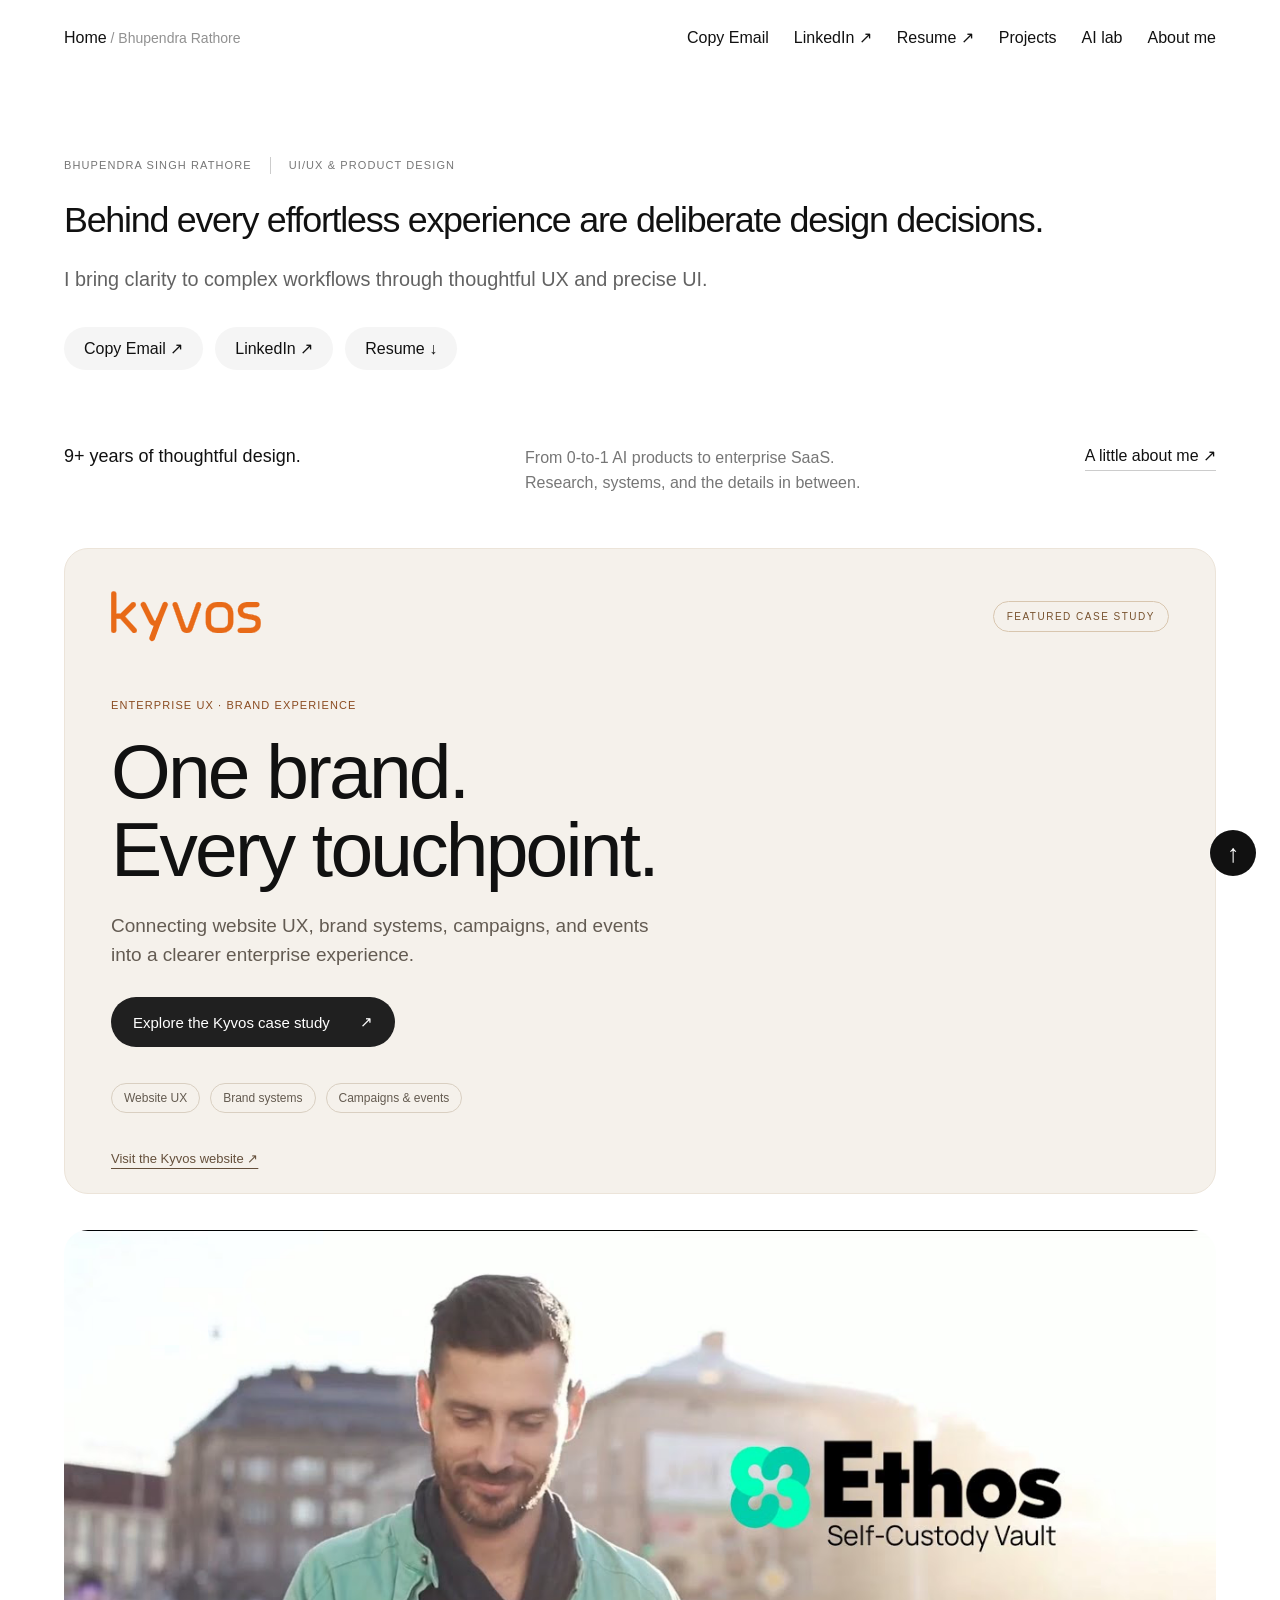
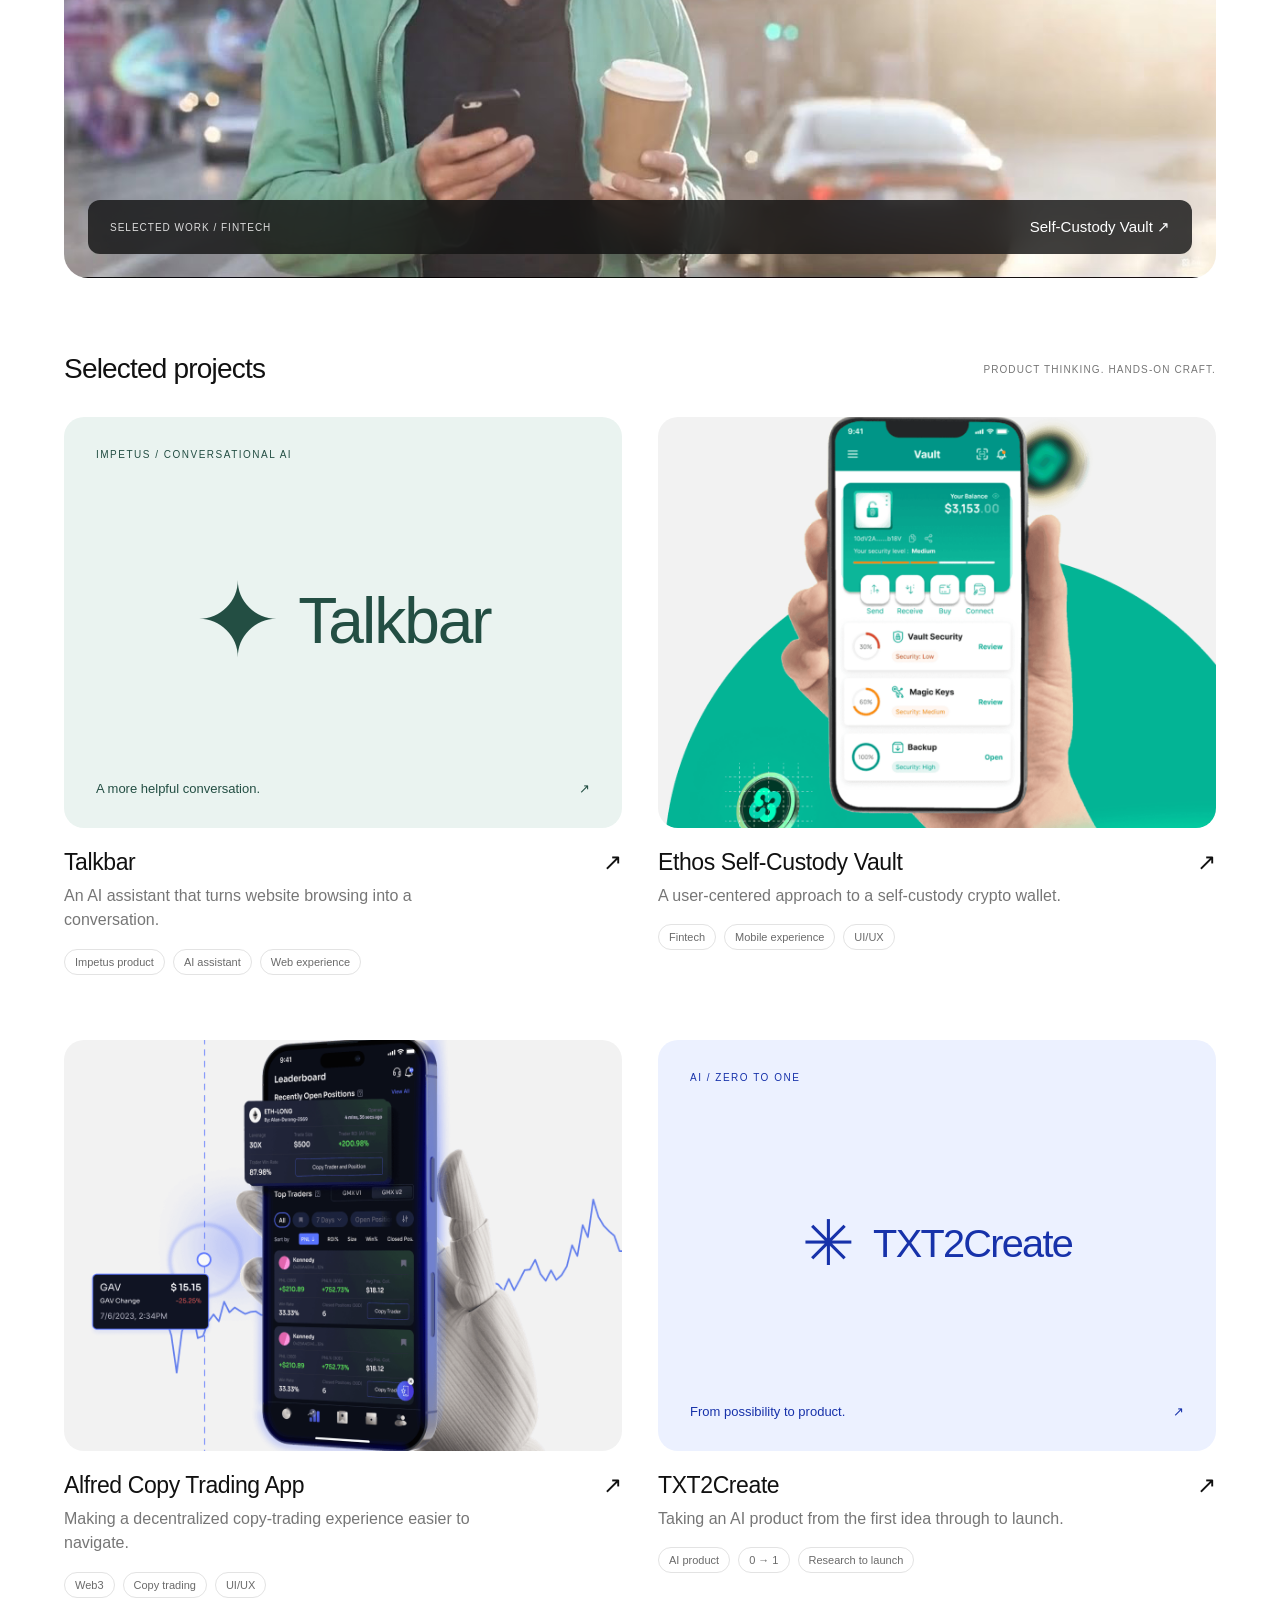
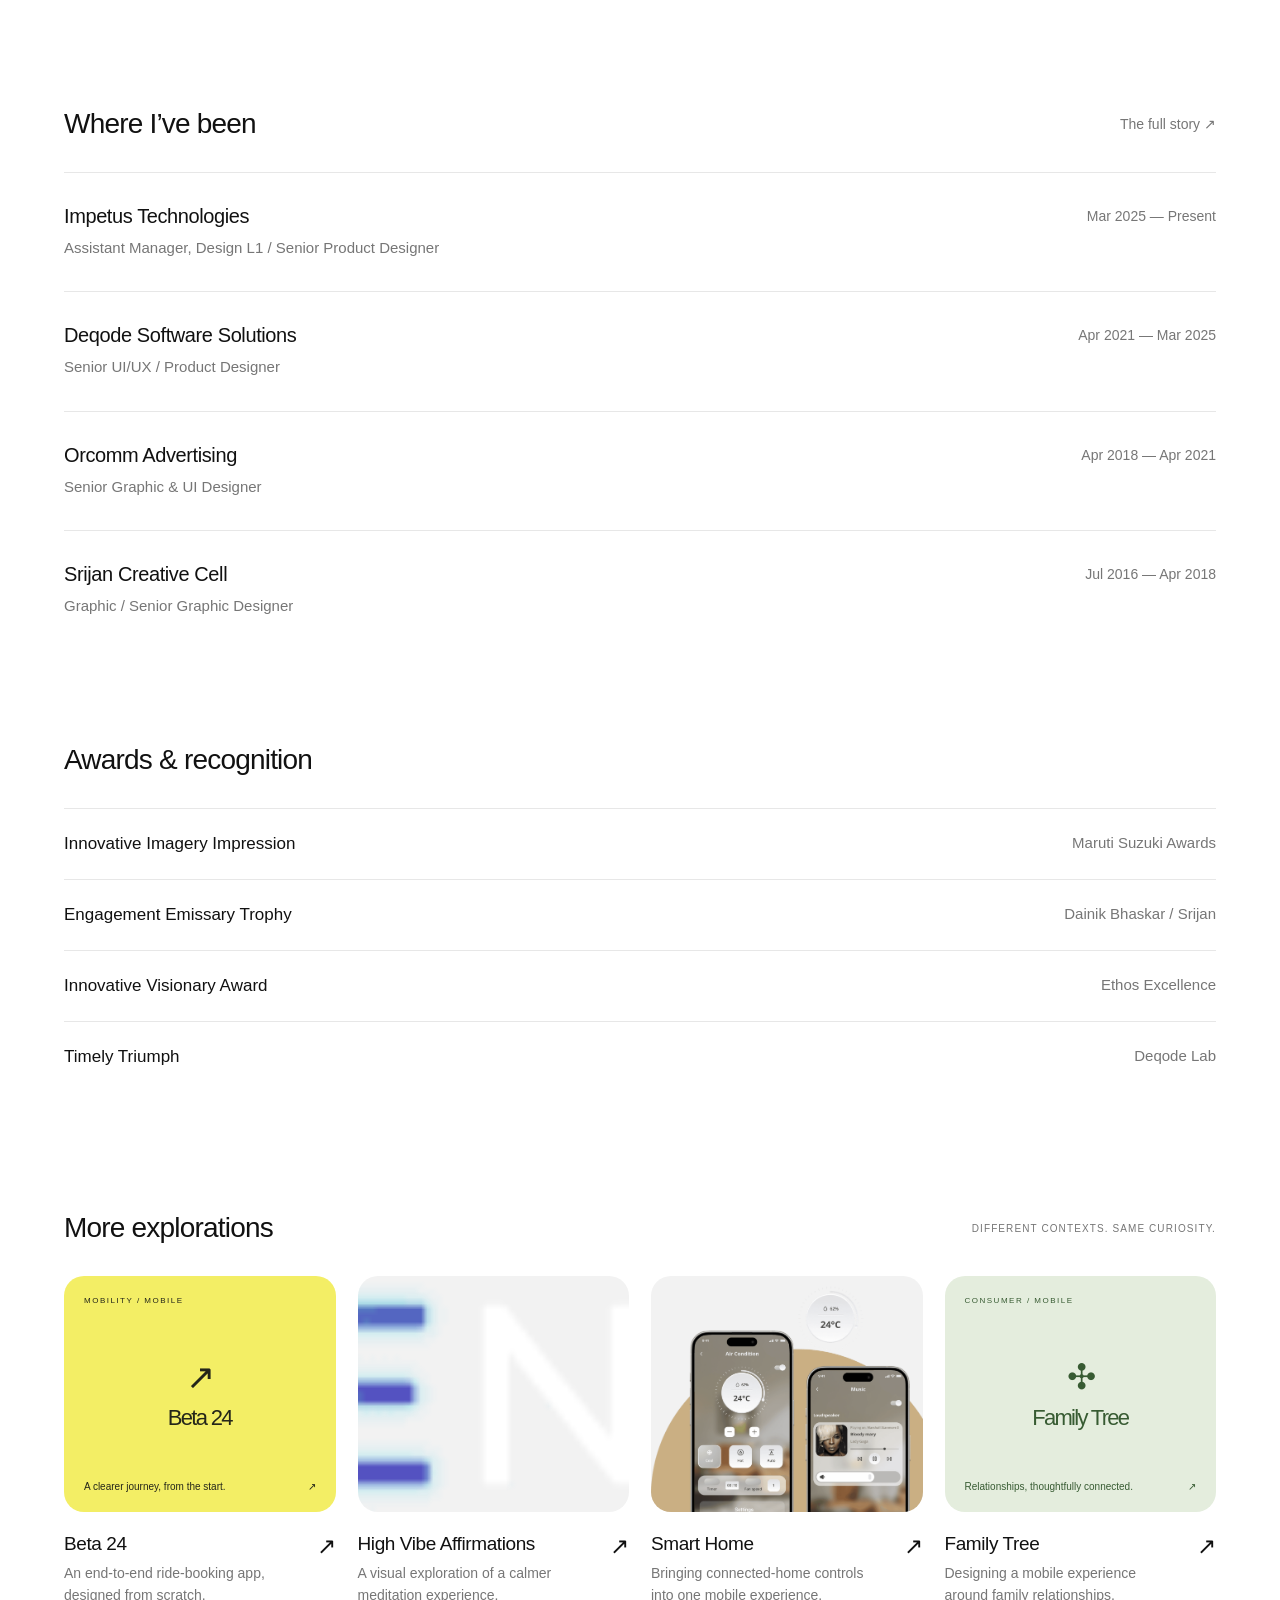
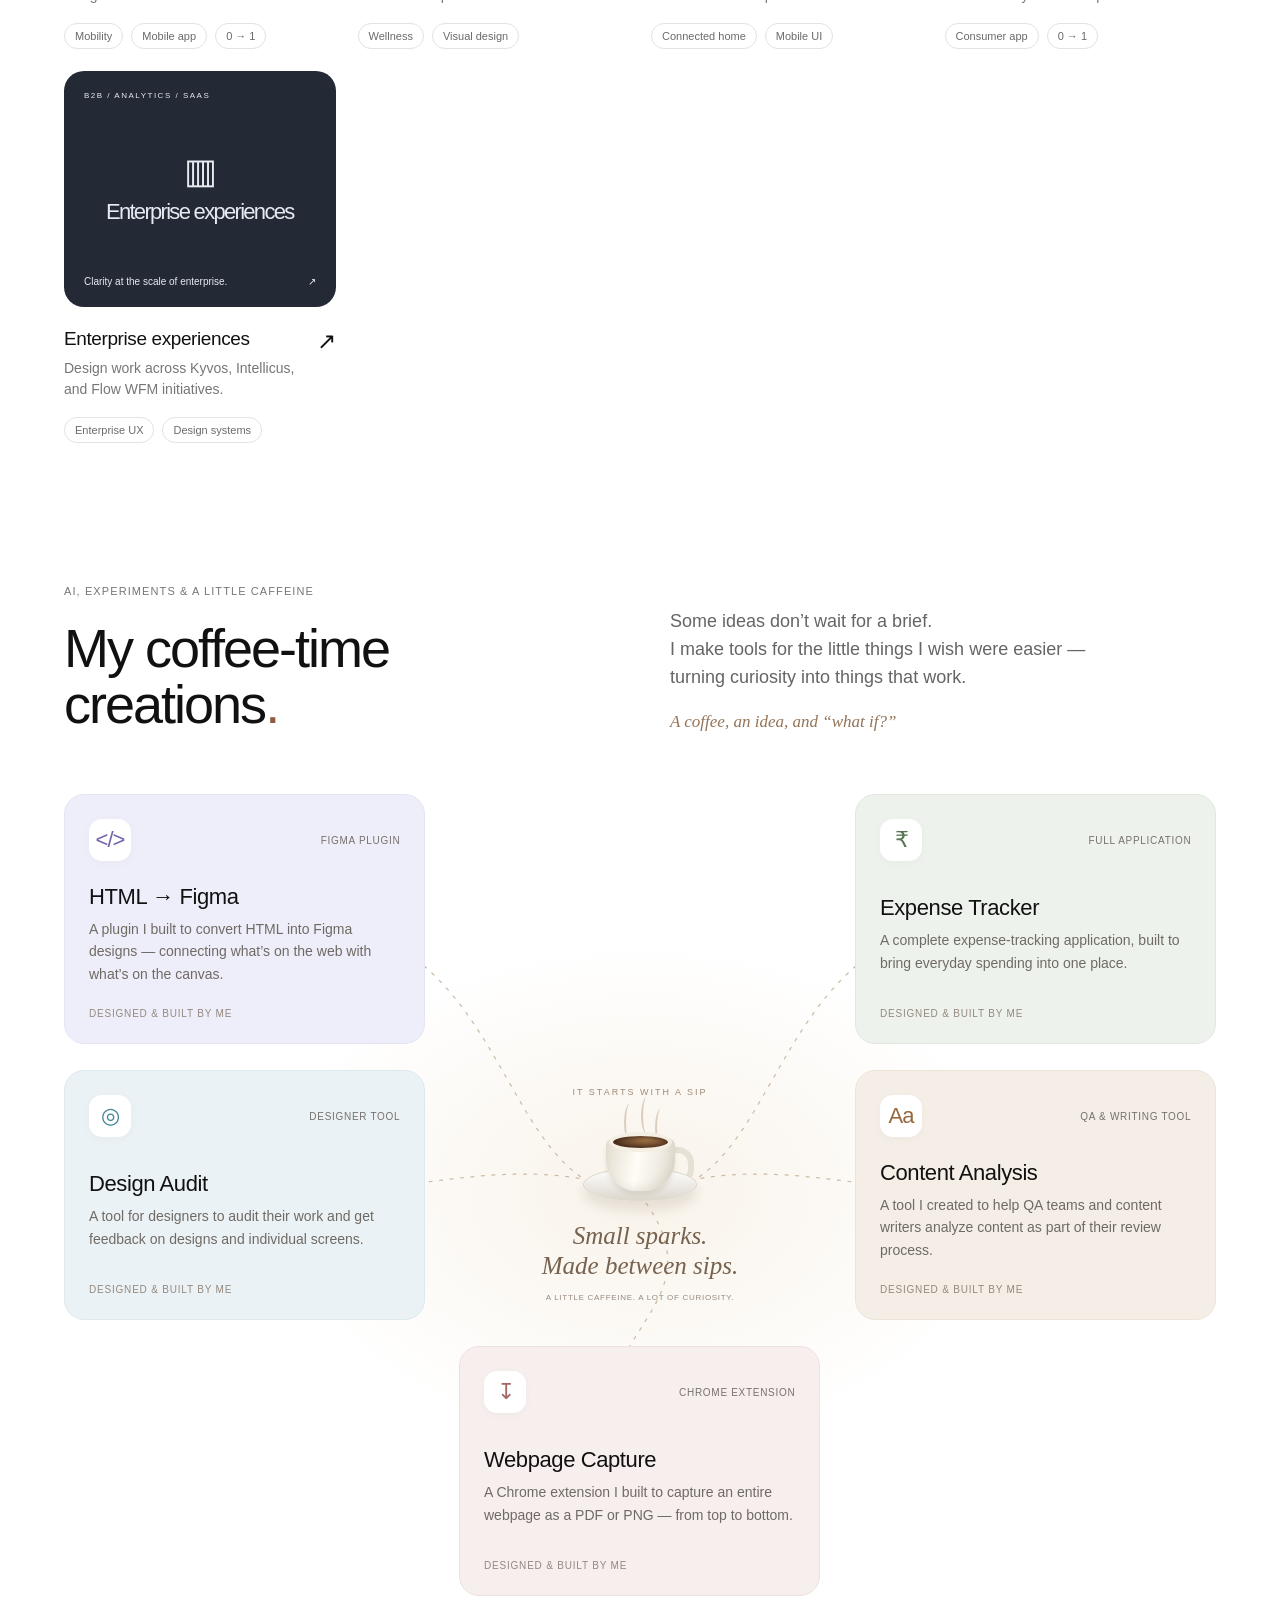
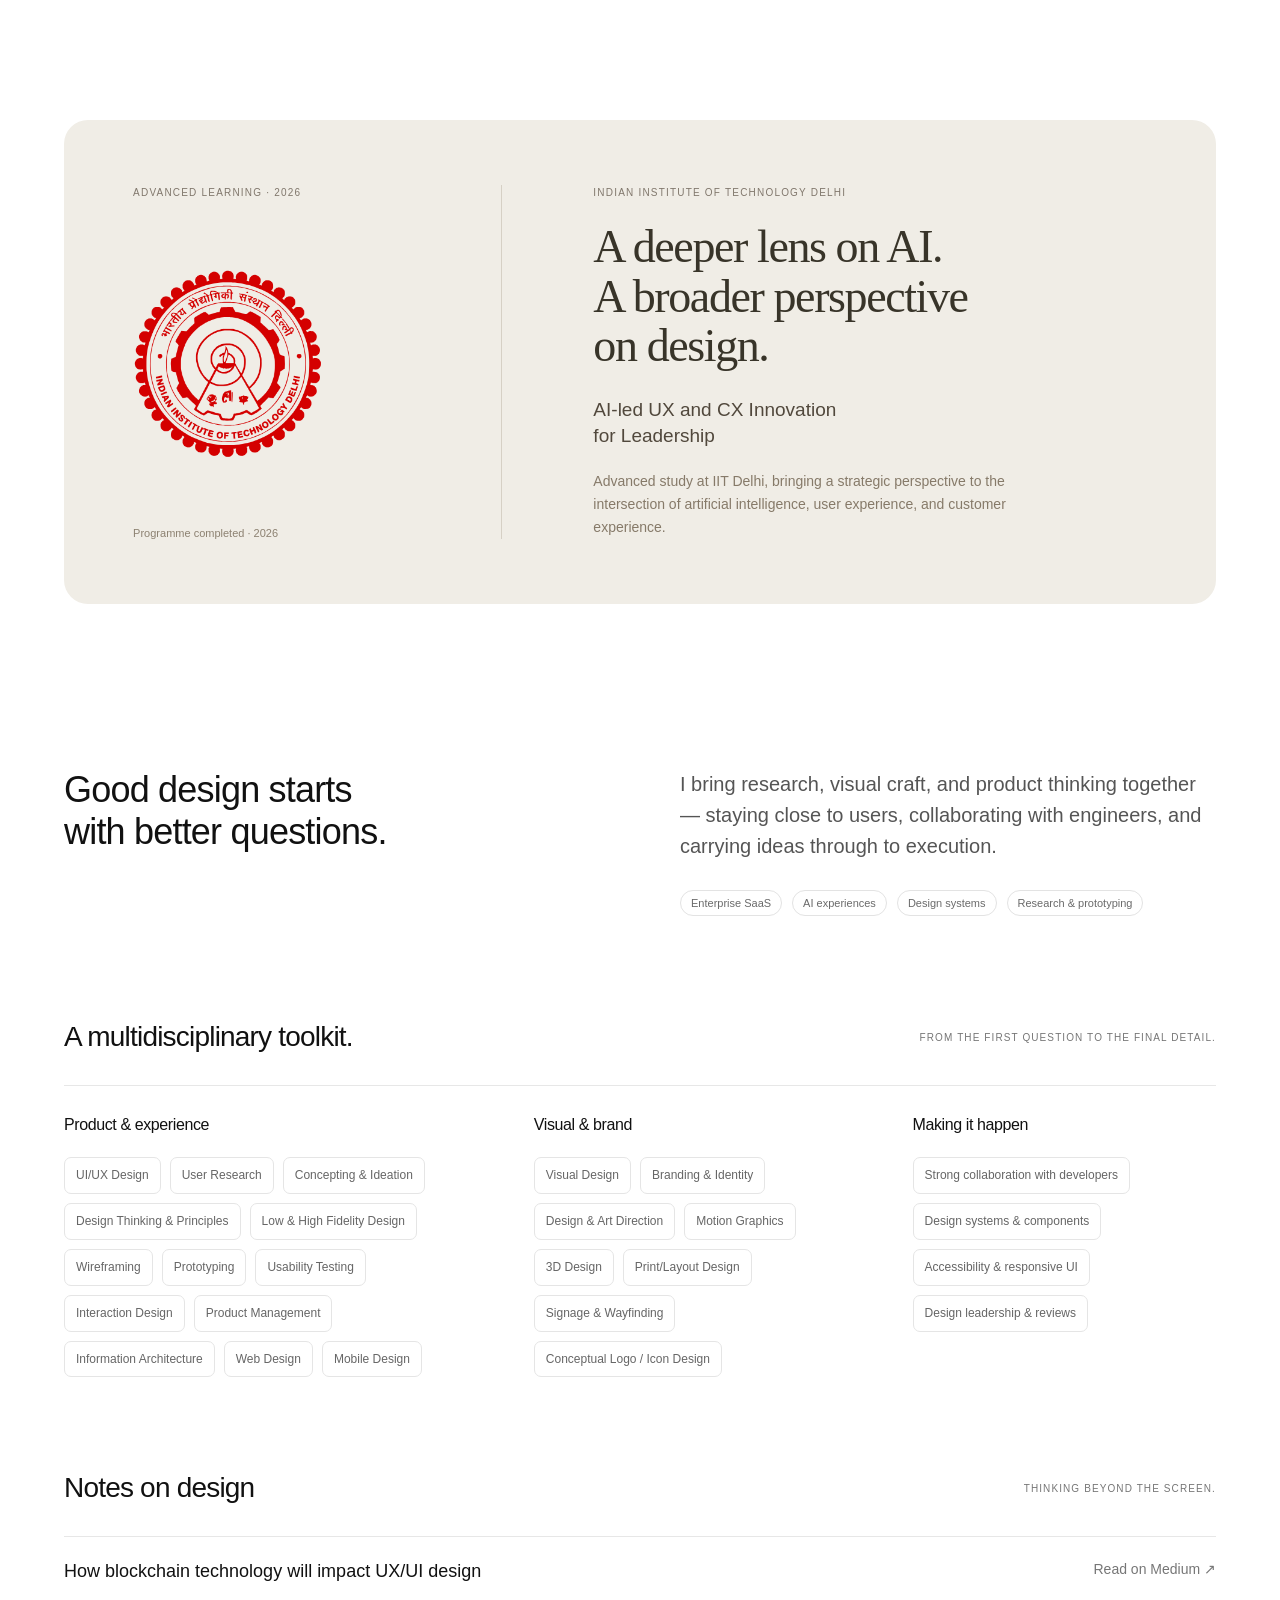
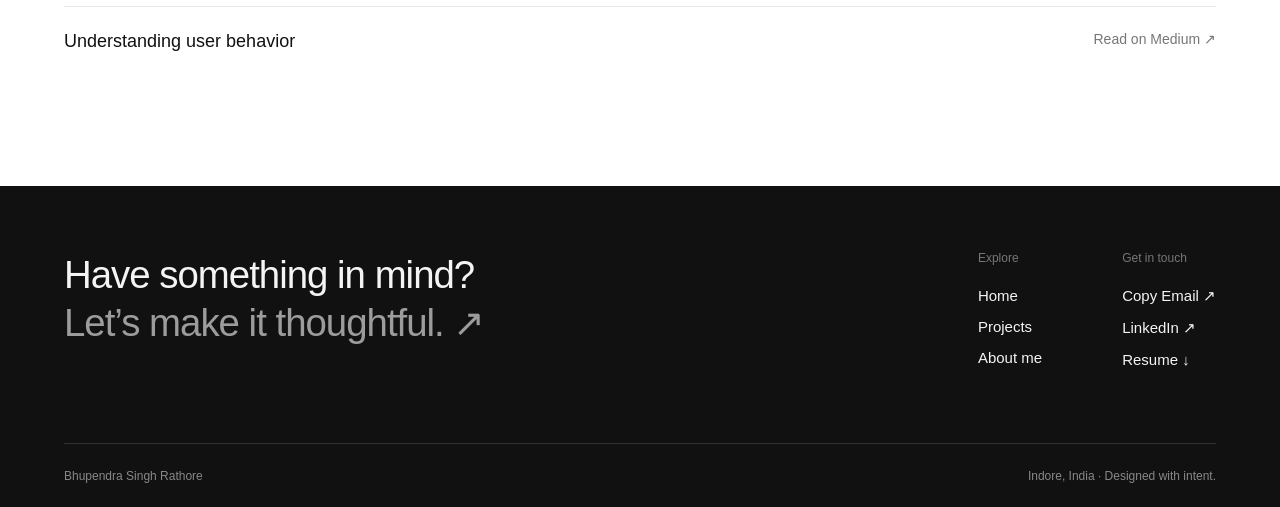
==== commit ecd66a86: "Center coffee-time creations around an interactive coffee cup" ====
--- a/index.html
+++ b/index.html
@@ -1,4 +1,4 @@
-<!doctype html><html lang="en"><head><meta charset="utf-8"><meta name="viewport" content="width=device-width, initial-scale=1"><title>Product Designer — Bhupendra Singh Rathore</title><meta name="description" content="Senior UI/UX and product designer based in Indore, India. Enterprise SaaS, AI-powered products, and thoughtful digital experiences."><meta name="theme-color" content="#ffffff"><link rel="icon" href="favicon.svg" type="image/svg+xml"><link rel="stylesheet" href="local.css?v=20261022"><script src="local.js" defer></script></head>
+<!doctype html><html lang="en"><head><meta charset="utf-8"><meta name="viewport" content="width=device-width, initial-scale=1"><title>Product Designer — Bhupendra Singh Rathore</title><meta name="description" content="Senior UI/UX and product designer based in Indore, India. Enterprise SaaS, AI-powered products, and thoughtful digital experiences."><meta name="theme-color" content="#ffffff"><link rel="icon" href="favicon.svg" type="image/svg+xml"><link rel="stylesheet" href="local.css?v=20261025coffee"><script src="local.js?v=20261025coffee" defer></script></head>
     <body><a class="skip-link" href="#main">Skip to content</a><header class="site-header"><a href="index.html" aria-label="Bhupendra Rathore home">Home<span class="nav-name"> / Bhupendra Rathore</span></a><nav aria-label="Main navigation"><button class="nav-email" data-copy-email>Copy Email</button><a class="desktop-link" href="https://www.linkedin.com/in/bhupendra-rathore-b4b64588/" target="_blank" rel="noopener noreferrer">LinkedIn ↗</a><a class="desktop-link" href="Bhupendra_Rathore_Resume.pdf" target="_blank">Resume ↗</a><a href="index.html#case-studies">Projects</a><a href="index.html#ai-lab">AI lab</a><a href="about-me.html">About me</a></nav></header>
     <main id="main"><section class="hero"><div class="eyebrow">BHUPENDRA SINGH RATHORE <span>UI/UX & PRODUCT DESIGN</span></div><h1>Behind every effortless experience are deliberate design decisions.</h1><p class="hero-description">I bring clarity to complex workflows through thoughtful UX and precise UI.</p><div class="hero-actions"><button class="pill email-action" data-copy-email>Copy Email ↗</button><a class="pill" href="https://www.linkedin.com/in/bhupendra-rathore-b4b64588/" target="_blank" rel="noopener noreferrer">LinkedIn ↗</a><a class="pill" href="Bhupendra_Rathore_Resume.pdf" target="_blank">Resume ↓</a></div></section><div class="intro-strip"><span>9+ years of thoughtful design.</span><p>From 0-to-1 AI products to enterprise SaaS.<br>Research, systems, and the details in between.</p><a href="about-me.html">A little about me ↗</a></div>
     <section class="kyvos-feature" aria-labelledby="kyvos-title"><a class="kyvos-feature-main" href="projects-kyvos.html"><div class="kyvos-feature-top"><img src="assets-kyvos-logo.svg" alt="Kyvos" width="150" height="44"><span class="featured-label">FEATURED CASE STUDY</span></div><div class="kyvos-feature-content"><span class="eyebrow">ENTERPRISE UX · BRAND EXPERIENCE</span><h2 id="kyvos-title">One brand.<br>Every touchpoint.</h2><p>Connecting website UX, brand systems, campaigns, and events into a clearer enterprise experience.</p><span class="kyvos-cta">Explore the Kyvos case study <span aria-hidden="true">↗</span></span></div><div class="kyvos-feature-bottom"><span>Website UX</span><span>Brand systems</span><span>Campaigns &amp; events</span></div></a><a class="kyvos-live" href="https://www.kyvosinsights.com/" target="_blank" rel="noopener noreferrer">Visit the Kyvos website ↗</a></section><a class="showcase" href="projects-self-custody-vault.html" aria-label="Explore Self-Custody Vault"><img src="assets-ethos-header.png" alt="Ethos Self-Custody Vault — a person using a phone while holding a coffee" fetchpriority="high"><span class="showcase-label"><span>SELECTED WORK / FINTECH</span><span>Self-Custody Vault ↗</span></span></a>
@@ -7,7 +7,7 @@
     <section class="experience-section"><div class="section-heading"><h2>Where I’ve been</h2><a href="about-me.html#experience">The full story ↗</a></div><div class="experience-row"><div><h3>Impetus Technologies</h3><p>Assistant Manager, Design L1 / Senior Product Designer</p></div><span>Mar 2025 — Present</span></div><div class="experience-row"><div><h3>Deqode Software Solutions</h3><p>Senior UI/UX / Product Designer</p></div><span>Apr 2021 — Mar 2025</span></div><div class="experience-row"><div><h3>Orcomm Advertising</h3><p>Senior Graphic &amp; UI Designer</p></div><span>Apr 2018 — Apr 2021</span></div><div class="experience-row"><div><h3>Srijan Creative Cell</h3><p>Graphic / Senior Graphic Designer</p></div><span>Jul 2016 — Apr 2018</span></div></section>
     <section class="recognition"><div class="section-heading"><h2>Awards & recognition</h2></div><div class="recognition-row"><span>Innovative Imagery Impression</span><span>Maruti Suzuki Awards</span></div><div class="recognition-row"><span>Engagement Emissary Trophy</span><span>Dainik Bhaskar / Srijan</span></div><div class="recognition-row"><span>Innovative Visionary Award</span><span>Ethos Excellence</span></div><div class="recognition-row"><span>Timely Triumph</span><span>Deqode Lab</span></div></section>
     <section class="other-work"><div class="section-heading"><h2>More explorations</h2><span>DIFFERENT CONTEXTS. SAME CURIOSITY.</span></div><div class="small-project-grid"><a class="project-card" href="projects-beta-24.html"><div class="card-art"><div class="type-art beta-24"><span class="art-eyebrow">MOBILITY / MOBILE</span><div class="art-center"><span class="art-mark" aria-hidden="true">↗</span><span>Beta 24</span></div><span class="art-bottom">A clearer journey, from the start.<span aria-hidden="true">↗</span></span></div></div><div class="card-caption"><div><h3>Beta 24</h3><p>An end-to-end ride-booking app, designed from scratch.</p></div><span class="card-arrow" aria-hidden="true">↗</span></div><div class="tags"><span>Mobility</span><span>Mobile app</span><span>0 → 1</span></div></a><a class="project-card" href="projects-meditation.html"><div class="card-art"><img src="assets-meditation.png" alt="High Vibe Affirmations meditation application interface designs" loading=lazy width="1440" height="1000"></div><div class="card-caption"><div><h3>High Vibe Affirmations</h3><p>A visual exploration of a calmer meditation experience.</p></div><span class="card-arrow" aria-hidden="true">↗</span></div><div class="tags"><span>Wellness</span><span>Visual design</span></div></a><a class="project-card" href="projects-smart-home.html"><div class="card-art"><img src="assets-smart-home.png" alt="Smart Home application interface designs from Bhupendra’s portfolio" loading=lazy width="1440" height="1000"></div><div class="card-caption"><div><h3>Smart Home</h3><p>Bringing connected-home controls into one mobile experience.</p></div><span class="card-arrow" aria-hidden="true">↗</span></div><div class="tags"><span>Connected home</span><span>Mobile UI</span></div></a><a class="project-card" href="projects-family-tree.html"><div class="card-art"><div class="type-art family-tree"><span class="art-eyebrow">CONSUMER / MOBILE</span><div class="art-center"><span class="art-mark" aria-hidden="true">✣</span><span>Family Tree</span></div><span class="art-bottom">Relationships, thoughtfully connected.<span aria-hidden="true">↗</span></span></div></div><div class="card-caption"><div><h3>Family Tree</h3><p>Designing a mobile experience around family relationships.</p></div><span class="card-arrow" aria-hidden="true">↗</span></div><div class="tags"><span>Consumer app</span><span>0 → 1</span></div></a><a class="project-card" href="projects-enterprise.html"><div class="card-art"><div class="type-art enterprise"><span class="art-eyebrow">B2B / ANALYTICS / SAAS</span><div class="art-center"><span class="art-mark" aria-hidden="true">▥</span><span>Enterprise experiences</span></div><span class="art-bottom">Clarity at the scale of enterprise.<span aria-hidden="true">↗</span></span></div></div><div class="card-caption"><div><h3>Enterprise experiences</h3><p>Design work across Kyvos, Intellicus, and Flow WFM initiatives.</p></div><span class="card-arrow" aria-hidden="true">↗</span></div><div class="tags"><span>Enterprise UX</span><span>Design systems</span></div></a></div></section>
-    <section class="ai-lab" id="ai-lab"><div class="lab-intro"><div><span class="eyebrow">AI, EXPERIMENTS & A LITTLE CAFFEINE</span><h2>My coffee-time<br>creations<span class="coffee-dot">.</span></h2></div><div><p>Some ideas don’t wait for a brief.<br>I make tools for the little things I wish were easier — turning curiosity into things that work.</p><span class="handwritten">A coffee, an idea, and “what if?”</span></div></div><div class="creation-grid"><article class="creation html-figma"><div class="creation-top"><span class="creation-mark" aria-hidden="true">&lt;/&gt;</span><span class="creation-type">Figma plugin</span></div><div><h3>HTML → Figma</h3><p>A plugin I built to convert HTML into Figma designs — connecting what’s on the web with what’s on the canvas.</p></div><span class="creation-note">Designed & built by me</span></article><article class="creation expenses"><div class="creation-top"><span class="creation-mark" aria-hidden="true">₹</span><span class="creation-type">Full application</span></div><div><h3>Expense Tracker</h3><p>A complete expense-tracking application, built to bring everyday spending into one place.</p></div><span class="creation-note">Designed & built by me</span></article><article class="creation content-analysis"><div class="creation-top"><span class="creation-mark" aria-hidden="true">Aa</span><span class="creation-type">QA &amp; writing tool</span></div><div><h3>Content Analysis</h3><p>A tool I created to help QA teams and content writers analyze content as part of their review process.</p></div><span class="creation-note">Designed & built by me</span></article><article class="creation design-audit"><div class="creation-top"><span class="creation-mark" aria-hidden="true">◎</span><span class="creation-type">Designer tool</span></div><div><h3>Design Audit</h3><p>A tool for designers to audit their work and get feedback on designs and individual screens.</p></div><span class="creation-note">Designed & built by me</span></article><article class="creation webpage-capture"><div class="creation-top"><span class="creation-mark" aria-hidden="true">↧</span><span class="creation-type">Chrome extension</span></div><div><h3>Webpage Capture</h3><p>A Chrome extension I built to capture an entire webpage as a PDF or PNG — from top to bottom.</p></div><span class="creation-note">Designed & built by me</span></article><div class="creation coffee-card"><span class="coffee-cup" aria-hidden="true">☕</span><p>Small sparks.<br>Useful little things.<br>Made between sips.</p><span class="creation-note">Always experimenting.</span></div></div></section><section class="iit-highlight" id="iit-delhi"><div class="iit-institution"><span class="eyebrow">ADVANCED LEARNING · 2026</span><img class="iit-logo" src="assets-iit-delhi-logo.png" alt="Indian Institute of Technology Delhi logo"><span class="iit-completion">Programme completed · 2026</span></div><div class="iit-copy"><span class="eyebrow">INDIAN INSTITUTE OF TECHNOLOGY DELHI</span><h2>A deeper lens on AI.<br>A broader perspective<br>on design.</h2><p class="iit-programme">AI-led UX and CX Innovation<br>for Leadership</p><p>Advanced study at IIT Delhi, bringing a strategic perspective to the intersection of artificial intelligence, user experience, and customer experience.</p></div></section>
+    <section class="ai-lab" id="ai-lab"><div class="lab-intro"><div><span class="eyebrow">AI, EXPERIMENTS & A LITTLE CAFFEINE</span><h2>My coffee-time<br>creations<span class="coffee-dot">.</span></h2></div><div><p>Some ideas don’t wait for a brief.<br>I make tools for the little things I wish were easier — turning curiosity into things that work.</p><span class="handwritten">A coffee, an idea, and “what if?”</span></div></div><div class="creation-grid coffee-universe"><svg class="idea-trails" viewBox="0 0 1200 900" preserveAspectRatio="none" aria-hidden="true"><path d="M600 450 C440 450 480 150 210 150"/><path d="M600 450 C760 450 720 150 990 150"/><path d="M600 450 C470 400 380 450 210 450"/><path d="M600 450 C730 400 820 450 990 450"/><path d="M600 450 C700 580 500 600 600 750"/></svg><article tabindex="0" class="creation html-figma"><div class="creation-top"><span class="creation-mark" aria-hidden="true">&lt;/&gt;</span><span class="creation-type">Figma plugin</span></div><div><h3>HTML → Figma</h3><p>A plugin I built to convert HTML into Figma designs — connecting what’s on the web with what’s on the canvas.</p></div><span class="creation-note">Designed & built by me</span></article><article tabindex="0" class="creation expenses"><div class="creation-top"><span class="creation-mark" aria-hidden="true">₹</span><span class="creation-type">Full application</span></div><div><h3>Expense Tracker</h3><p>A complete expense-tracking application, built to bring everyday spending into one place.</p></div><span class="creation-note">Designed & built by me</span></article><article tabindex="0" class="creation content-analysis"><div class="creation-top"><span class="creation-mark" aria-hidden="true">Aa</span><span class="creation-type">QA &amp; writing tool</span></div><div><h3>Content Analysis</h3><p>A tool I created to help QA teams and content writers analyze content as part of their review process.</p></div><span class="creation-note">Designed & built by me</span></article><article tabindex="0" class="creation design-audit"><div class="creation-top"><span class="creation-mark" aria-hidden="true">◎</span><span class="creation-type">Designer tool</span></div><div><h3>Design Audit</h3><p>A tool for designers to audit their work and get feedback on designs and individual screens.</p></div><span class="creation-note">Designed & built by me</span></article><article tabindex="0" class="creation webpage-capture"><div class="creation-top"><span class="creation-mark" aria-hidden="true">↧</span><span class="creation-type">Chrome extension</span></div><div><h3>Webpage Capture</h3><p>A Chrome extension I built to capture an entire webpage as a PDF or PNG — from top to bottom.</p></div><span class="creation-note">Designed & built by me</span></article><div class="creation coffee-card"><span class="brew-label">IT STARTS WITH A SIP</span><button class="coffee-brew" type="button" aria-label="Brew a little inspiration"><span class="steam steam-one"></span><span class="steam steam-two"></span><span class="steam steam-three"></span><span class="cup-saucer"><span class="cup-body"><span class="coffee-surface"></span></span></span><span class="brew-spark spark-one">✧</span><span class="brew-spark spark-two">✧</span><span class="brew-spark spark-three">·</span></button><p>Small sparks.<br>Made between sips.</p><span class="creation-note brew-status" aria-live="polite">A little caffeine. A lot of curiosity.</span></div></div></section><section class="iit-highlight" id="iit-delhi"><div class="iit-institution"><span class="eyebrow">ADVANCED LEARNING · 2026</span><img class="iit-logo" src="assets-iit-delhi-logo.png" alt="Indian Institute of Technology Delhi logo"><span class="iit-completion">Programme completed · 2026</span></div><div class="iit-copy"><span class="eyebrow">INDIAN INSTITUTE OF TECHNOLOGY DELHI</span><h2>A deeper lens on AI.<br>A broader perspective<br>on design.</h2><p class="iit-programme">AI-led UX and CX Innovation<br>for Leadership</p><p>Advanced study at IIT Delhi, bringing a strategic perspective to the intersection of artificial intelligence, user experience, and customer experience.</p></div></section>
     <section class="practice"><h2>Good design starts<br>with better questions.</h2><div><p>I bring research, visual craft, and product thinking together — staying close to users, collaborating with engineers, and carrying ideas through to execution.</p><div class="practice-tags"><span>Enterprise SaaS</span><span>AI experiences</span><span>Design systems</span><span>Research & prototyping</span></div></div></section>
     <section class="capabilities" id="capabilities"><div class="section-heading"><h2>A multidisciplinary toolkit.</h2><span>FROM THE FIRST QUESTION TO THE FINAL DETAIL.</span></div><div class="capability-grid"><div class="capability-group"><h3>Product &amp; experience</h3><div><span>UI/UX Design</span><span>User Research</span><span>Concepting &amp; Ideation</span><span>Design Thinking &amp; Principles</span><span>Low &amp; High Fidelity Design</span><span>Wireframing</span><span>Prototyping</span><span>Usability Testing</span><span>Interaction Design</span><span>Product Management</span><span>Information Architecture</span><span>Web Design</span><span>Mobile Design</span></div></div><div class="capability-group"><h3>Visual &amp; brand</h3><div><span>Visual Design</span><span>Branding &amp; Identity</span><span>Design &amp; Art Direction</span><span>Motion Graphics</span><span>3D Design</span><span>Print/Layout Design</span><span>Signage &amp; Wayfinding</span><span>Conceptual Logo / Icon Design</span></div></div><div class="capability-group"><h3>Making it happen</h3><div><span>Strong collaboration with developers</span><span>Design systems &amp; components</span><span>Accessibility &amp; responsive UI</span><span>Design leadership &amp; reviews</span></div></div></div></section>
     <section class="writing"><div class="section-heading"><h2>Notes on design</h2><span>THINKING BEYOND THE SCREEN.</span></div><a href="https://medium.com/@bhup2009/how-blockchain-technology-will-impact-future-ux-ui-design-040cd2839ecc" target="_blank" rel="noopener noreferrer"><span>How blockchain technology will impact UX/UI design</span><span>Read on Medium ↗</span></a><a href="https://medium.com/@bhup2009/understanding-of-user-behavior-8985d90c6eab" target="_blank" rel="noopener noreferrer"><span>Understanding user behavior</span><span>Read on Medium ↗</span></a></section></main><footer><div class="footer-top"><p>Have something in mind?<br><a href="mailto:bhup2009@gmail.com">Let’s make it thoughtful. ↗</a></p><div class="footer-links"><div><span>Explore</span><a href="index.html">Home</a><a href="index.html#case-studies">Projects</a><a href="about-me.html">About me</a></div><div><span>Get in touch</span><button data-copy-email>Copy Email ↗</button><a href="https://www.linkedin.com/in/bhupendra-rathore-b4b64588/" target="_blank" rel="noopener noreferrer">LinkedIn ↗</a><a href="Bhupendra_Rathore_Resume.pdf" target="_blank">Resume ↓</a></div></div></div><div class="footer-bottom"><span>Bhupendra Singh Rathore</span><span>Indore, India · Designed with intent.</span></div></footer><button class="back-top" aria-label="Scroll to top">↑</button><div id="toast" class="toast" role="status" aria-live="polite"></div></body></html>
--- a/local.css
+++ b/local.css
@@ -27,3 +27,10 @@
 .hero h1{max-width:1120px;margin-bottom:22px}.hero-description{font-size:clamp(18px,1.55vw,23px);color:#626262;max-width:800px;margin:0 0 32px;line-height:1.55}.hero-actions .email-action{background:#f5f5f5;color:#111}.hero-actions .email-action:hover,.hero-actions .email-action:focus-visible{background:var(--blue);color:#fff}.hero+.intro-strip{padding:0 0 52px}.kyvos-feature{position:relative;border-radius:24px;background:#f5f1eb;border:1px solid #ece4d9;overflow:hidden;margin:0 0 36px}.kyvos-feature-main{display:block;padding:42px 46px 80px;transition:background .25s}.kyvos-feature-main:hover{background:#efe8dd}.kyvos-feature-top{display:flex;align-items:center;justify-content:space-between;gap:20px}.kyvos-feature-top img{width:150px;height:auto}.featured-label{font-size:10px;letter-spacing:1.5px;color:#77522e;border:1px solid #d8c6af;border-radius:30px;padding:9px 13px}.kyvos-feature-content{max-width:800px;margin:55px 0 36px}.kyvos-feature-content .eyebrow{color:#8a4b20}.kyvos-feature-content h2{font-size:clamp(42px,6vw,84px);letter-spacing:-2.8px;line-height:1.02;margin:18px 0 22px}.kyvos-feature-content p{max-width:550px;color:#635b52;font-size:19px}.kyvos-cta{display:inline-flex;gap:30px;align-items:center;background:#202020;color:#fff;border-radius:40px;padding:16px 22px;margin-top:28px;font-size:15px}.kyvos-cta>span{transition:transform .2s}.kyvos-feature-main:hover .kyvos-cta>span{transform:translate(3px,-3px)}.kyvos-feature-bottom{display:flex;flex-wrap:wrap;gap:10px}.kyvos-feature-bottom>span{font-size:12px;color:#645b50;border:1px solid #d9cfc1;padding:7px 12px;border-radius:30px}.kyvos-live{position:absolute;bottom:27px;left:46px;font-size:13px;text-decoration:underline;text-underline-offset:5px;color:#65503c}.kyvos-live:hover{color:#111}.showcase{margin-top:12px;margin-bottom:75px}
 @media(max-width:650px){.hero-description{font-size:18px;margin-bottom:28px}.hero+.intro-strip{padding-bottom:35px}.kyvos-feature{border-radius:18px;margin-bottom:26px}.kyvos-feature-main{padding:26px 24px 78px}.kyvos-feature-top img{width:110px}.featured-label{font-size:8px;padding:7px 9px;letter-spacing:.7px}.kyvos-feature-content{margin-top:42px}.kyvos-feature-content h2{font-size:48px;letter-spacing:-1.7px}.kyvos-feature-content p{font-size:17px}.kyvos-feature-bottom{gap:6px}.kyvos-feature-bottom>span{font-size:10px;padding:6px 8px}.kyvos-live{left:24px;bottom:25px}.showcase{margin-bottom:55px}}
 @media(prefers-reduced-motion:reduce){.kyvos-feature-main,.kyvos-cta>span{transition:none}}
+
+/* Coffee is the origin; little experiments radiate out from it. */
+.coffee-universe{position:relative;isolation:isolate;grid-template-columns:repeat(3,minmax(0,1fr));grid-template-rows:repeat(3,250px);gap:26px 34px;padding:24px 0}.coffee-universe .creation{min-height:0;padding:24px;gap:15px;position:relative;z-index:1;transition:transform .35s cubic-bezier(.2,.8,.2,1),box-shadow .35s,border-color .35s;transform:perspective(900px) rotateX(var(--tilt-x,0deg)) rotateY(var(--tilt-y,0deg)) translateY(var(--lift,0px))}.coffee-universe .creation:hover,.coffee-universe .creation:focus-visible{--lift:-7px;box-shadow:0 18px 38px #61472b12;border-color:#bbab96;outline:2px solid transparent}.coffee-universe .creation-mark{width:42px;height:42px;font-size:22px;transition:transform .35s}.coffee-universe .creation:hover .creation-mark{transform:rotate(-8deg) scale(1.08)}.coffee-universe .creation h3{font-size:22px;margin-bottom:8px}.coffee-universe .creation p{font-size:14px}.coffee-universe .html-figma{grid-area:1/1}.coffee-universe .expenses{grid-area:1/3}.coffee-universe .content-analysis{grid-area:2/3}.coffee-universe .design-audit{grid-area:2/1}.coffee-universe .webpage-capture{grid-area:3/2}.coffee-universe .coffee-card{grid-area:2/2;background:transparent;border:0;box-shadow:none;overflow:visible;gap:12px;padding:0;transform:none}.coffee-universe .coffee-card p{font-size:25px;line-height:1.2}.brew-label{font-size:9px;letter-spacing:2px;color:#a18b75}.coffee-universe:before{content:"";position:absolute;inset:18% 15%;z-index:-2;background:radial-gradient(ellipse,#f3e8d789,transparent 65%);pointer-events:none}.idea-trails{position:absolute;inset:0;width:100%;height:100%;z-index:-1;overflow:visible;pointer-events:none}.idea-trails path{fill:none;stroke:#cdbba4;stroke-width:1.3;stroke-dasharray:3 8;stroke-linecap:round;animation:idea-flow 32s linear infinite}.coffee-universe:has(.creation:hover) .idea-trails path{stroke:#a78967}.coffee-brew{position:relative;display:grid;place-items:center;width:150px;height:100px;padding:0;border:0;background:transparent;cursor:pointer;transition:transform .35s}.coffee-brew:hover{transform:translateY(-4px) rotate(-4deg)}.coffee-brew:active{transform:scale(.94)}.coffee-brew:focus-visible{outline:2px solid #a78967;outline-offset:8px;border-radius:50%}.cup-saucer{position:absolute;bottom:8px;width:114px;height:33px;background:linear-gradient(#fff,#ddd7cd);border:1px solid #ded8ce;border-radius:50%;box-shadow:0 9px 12px #4833201c}.cup-body{position:absolute;bottom:9px;left:22px;width:69px;height:53px;border-radius:8px 8px 31px 31px;background:linear-gradient(100deg,#e4ddd0,#fffdf7 45%,#e3dbcf);box-shadow:inset -4px -3px 8px #bfb4a64a,0 4px 4px #40302116}.cup-body:after{content:"";position:absolute;right:-19px;top:9px;width:22px;height:26px;border:6px solid #e7e0d5;border-left:0;border-radius:0 16px 16px 0;z-index:-1}.coffee-surface{position:absolute;left:3px;right:3px;top:-6px;height:20px;border:4px solid #f4eee3;border-radius:50%;background:radial-gradient(ellipse at 60% 30%,#a8794a,#51321e 70%);box-shadow:inset 0 2px 4px #20100566}.steam{position:absolute;left:59px;top:-5px;width:12px;height:37px;border-left:2px solid #af9a8070;border-radius:50%;filter:blur(.7px);animation:coffee-steam 3.6s ease-in-out infinite}.steam-two{left:76px;top:-12px;animation-delay:-1.2s}.steam-three{left:90px;top:0;animation-delay:-2.4s}.brew-spark{position:absolute;color:#b79665;font-family:Georgia,serif;opacity:0;pointer-events:none}.spark-one{left:8px;top:14px;font-size:25px}.spark-two{right:4px;top:0;font-size:33px}.spark-three{right:20px;bottom:0;font-size:35px}.is-brewing .brew-spark{animation:brew-spark 1.2s ease-out both}.is-brewing .spark-two{animation-delay:.12s}.is-brewing .spark-three{animation-delay:.25s}.is-brewing .idea-trails path{stroke:#a17c4f;stroke-width:2;animation-duration:3s}.coffee-universe .brew-status{font-size:8px;letter-spacing:.7px}.coffee-universe .creation:focus-visible{outline:2px solid #a78967;outline-offset:4px}@keyframes idea-flow{to{stroke-dashoffset:-220}}@keyframes coffee-steam{0%{opacity:0;transform:translateY(10px) scaleX(.7)}40%{opacity:.8}100%{opacity:0;transform:translateY(-22px) scaleX(1.4)}}@keyframes brew-spark{0%{opacity:0;transform:translateY(12px) scale(.4)}35%{opacity:1}100%{opacity:0;transform:translateY(-30px) scale(1.2)}}
+@media(max-width:1000px) and (min-width:701px){.coffee-universe{gap:22px 18px;grid-template-rows:repeat(3,280px)}.coffee-universe .creation{padding:20px}.coffee-universe .creation-type{font-size:8px}.coffee-universe .creation h3{font-size:20px}.coffee-universe .creation p{font-size:13px}}
+@media(max-width:700px){.coffee-universe{grid-template-columns:1fr 1fr;grid-template-rows:auto;gap:16px;padding:0}.coffee-universe .creation{grid-area:auto;min-height:270px;padding:22px}.coffee-universe .coffee-card{grid-column:1/-1;grid-row:1;min-height:270px;padding:20px 0 35px}.coffee-universe .webpage-capture{grid-column:1/-1;min-height:230px}.idea-trails{display:none}.coffee-universe:before{inset:0;background:radial-gradient(ellipse at 50% 10%,#f3e8d789,transparent 45%)}}
+@media(max-width:460px){.coffee-universe{grid-template-columns:1fr}.coffee-universe .creation{min-height:255px}.coffee-universe .coffee-card{min-height:260px}}
+@media(prefers-reduced-motion:reduce){.coffee-universe *,.coffee-universe .creation{animation:none!important;transition:none!important;transform:none!important}.steam{opacity:.45}}
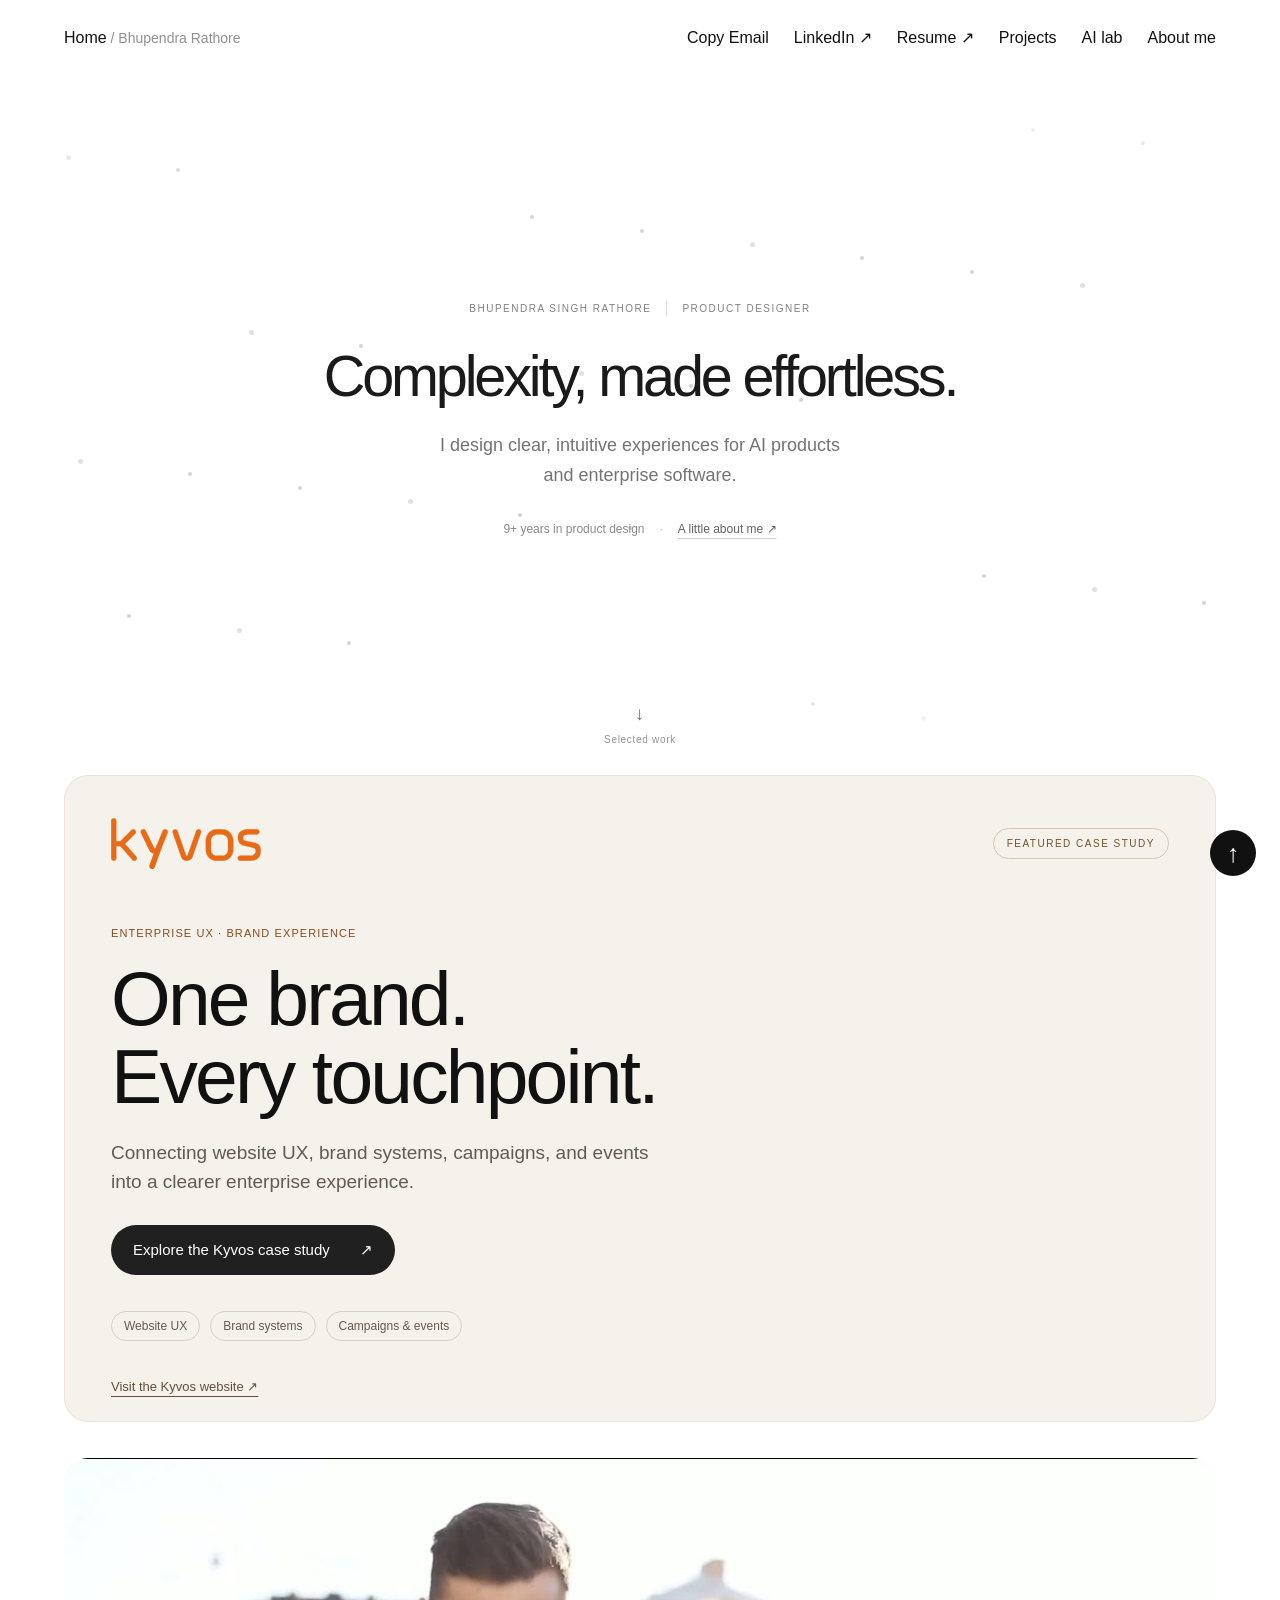
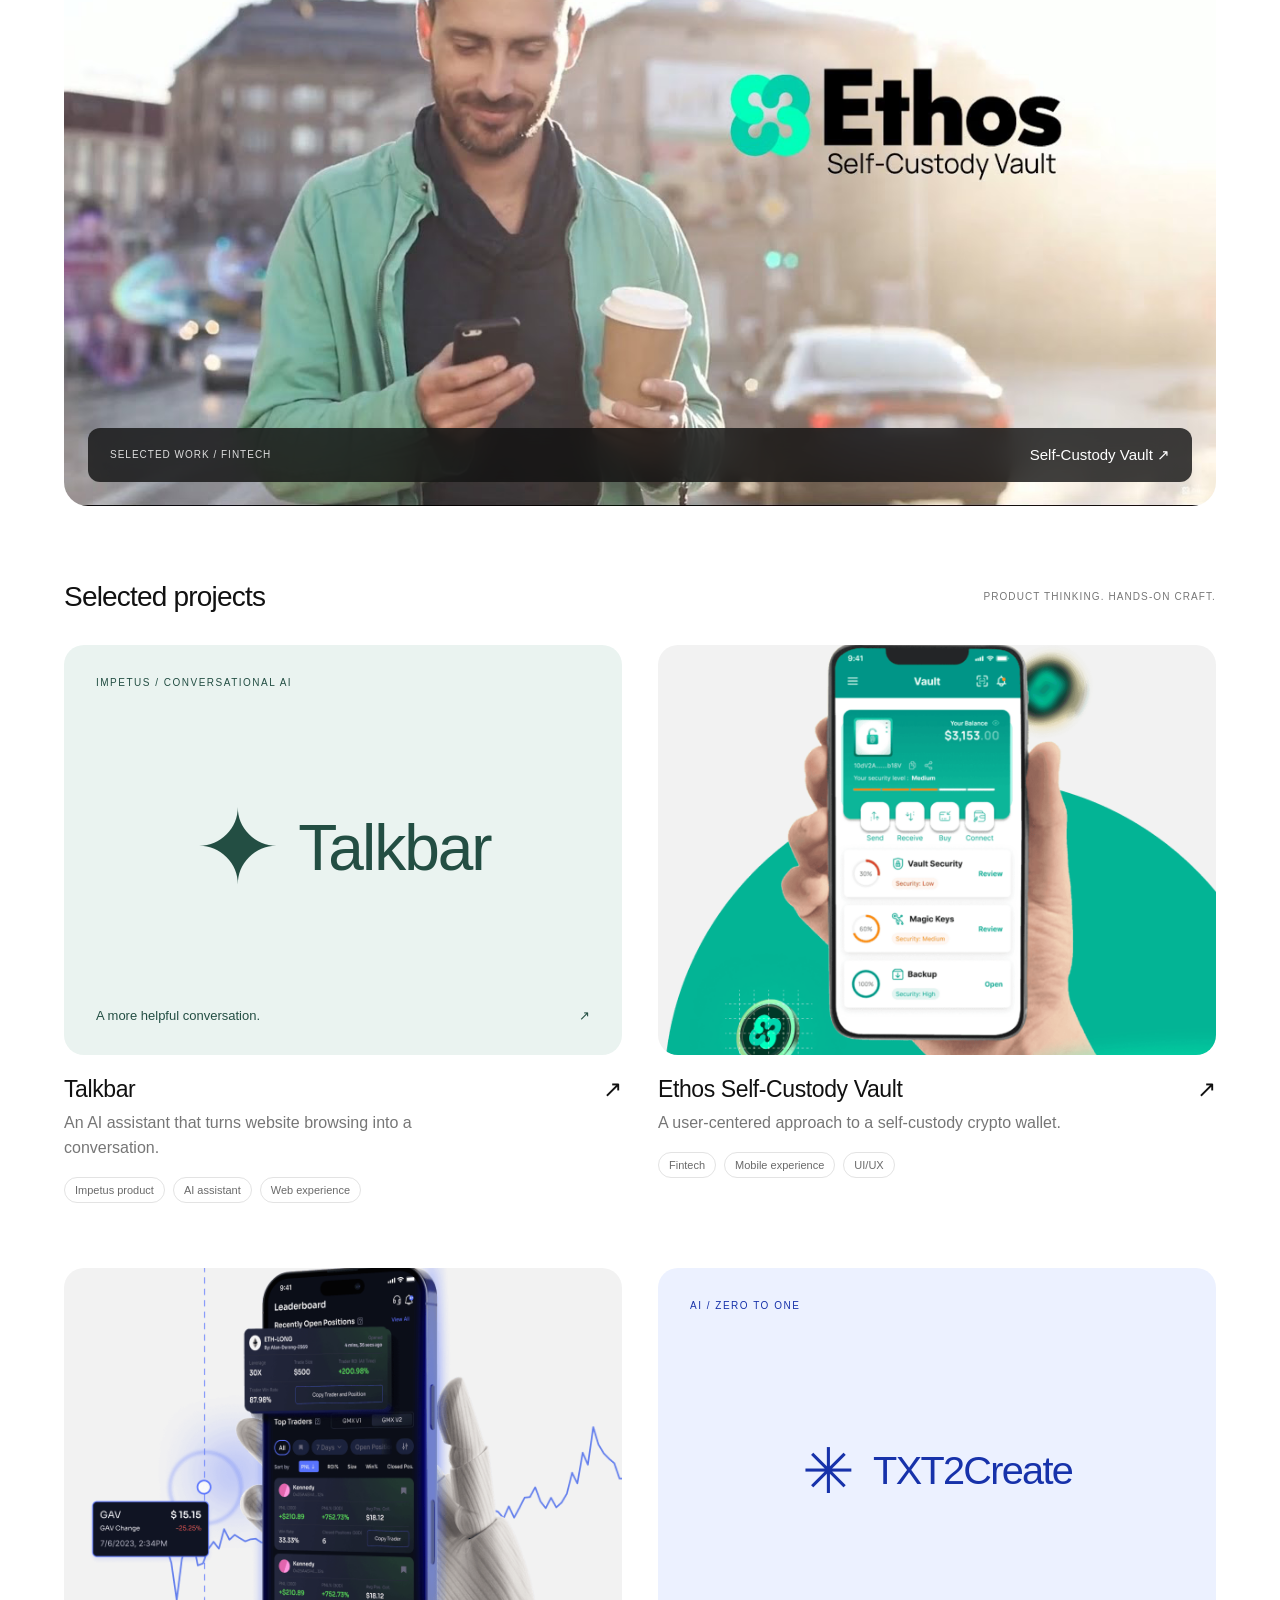
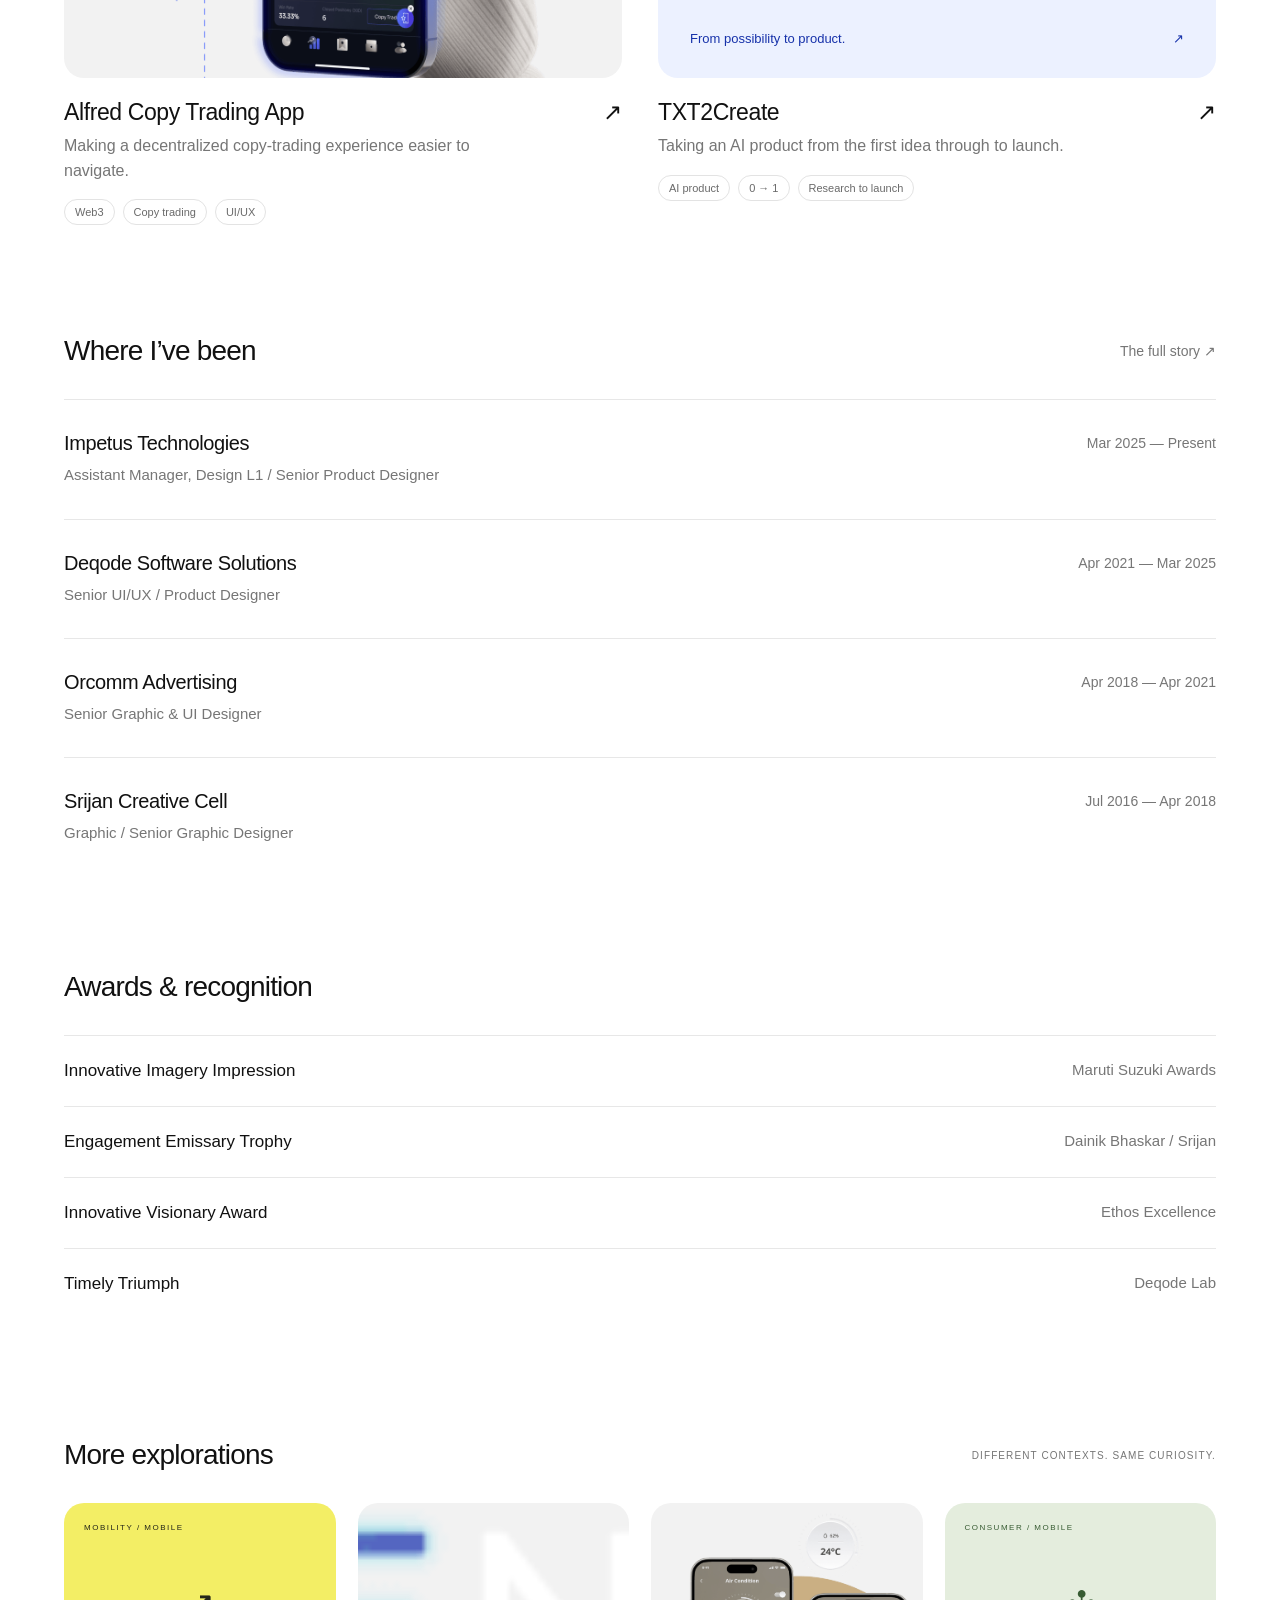
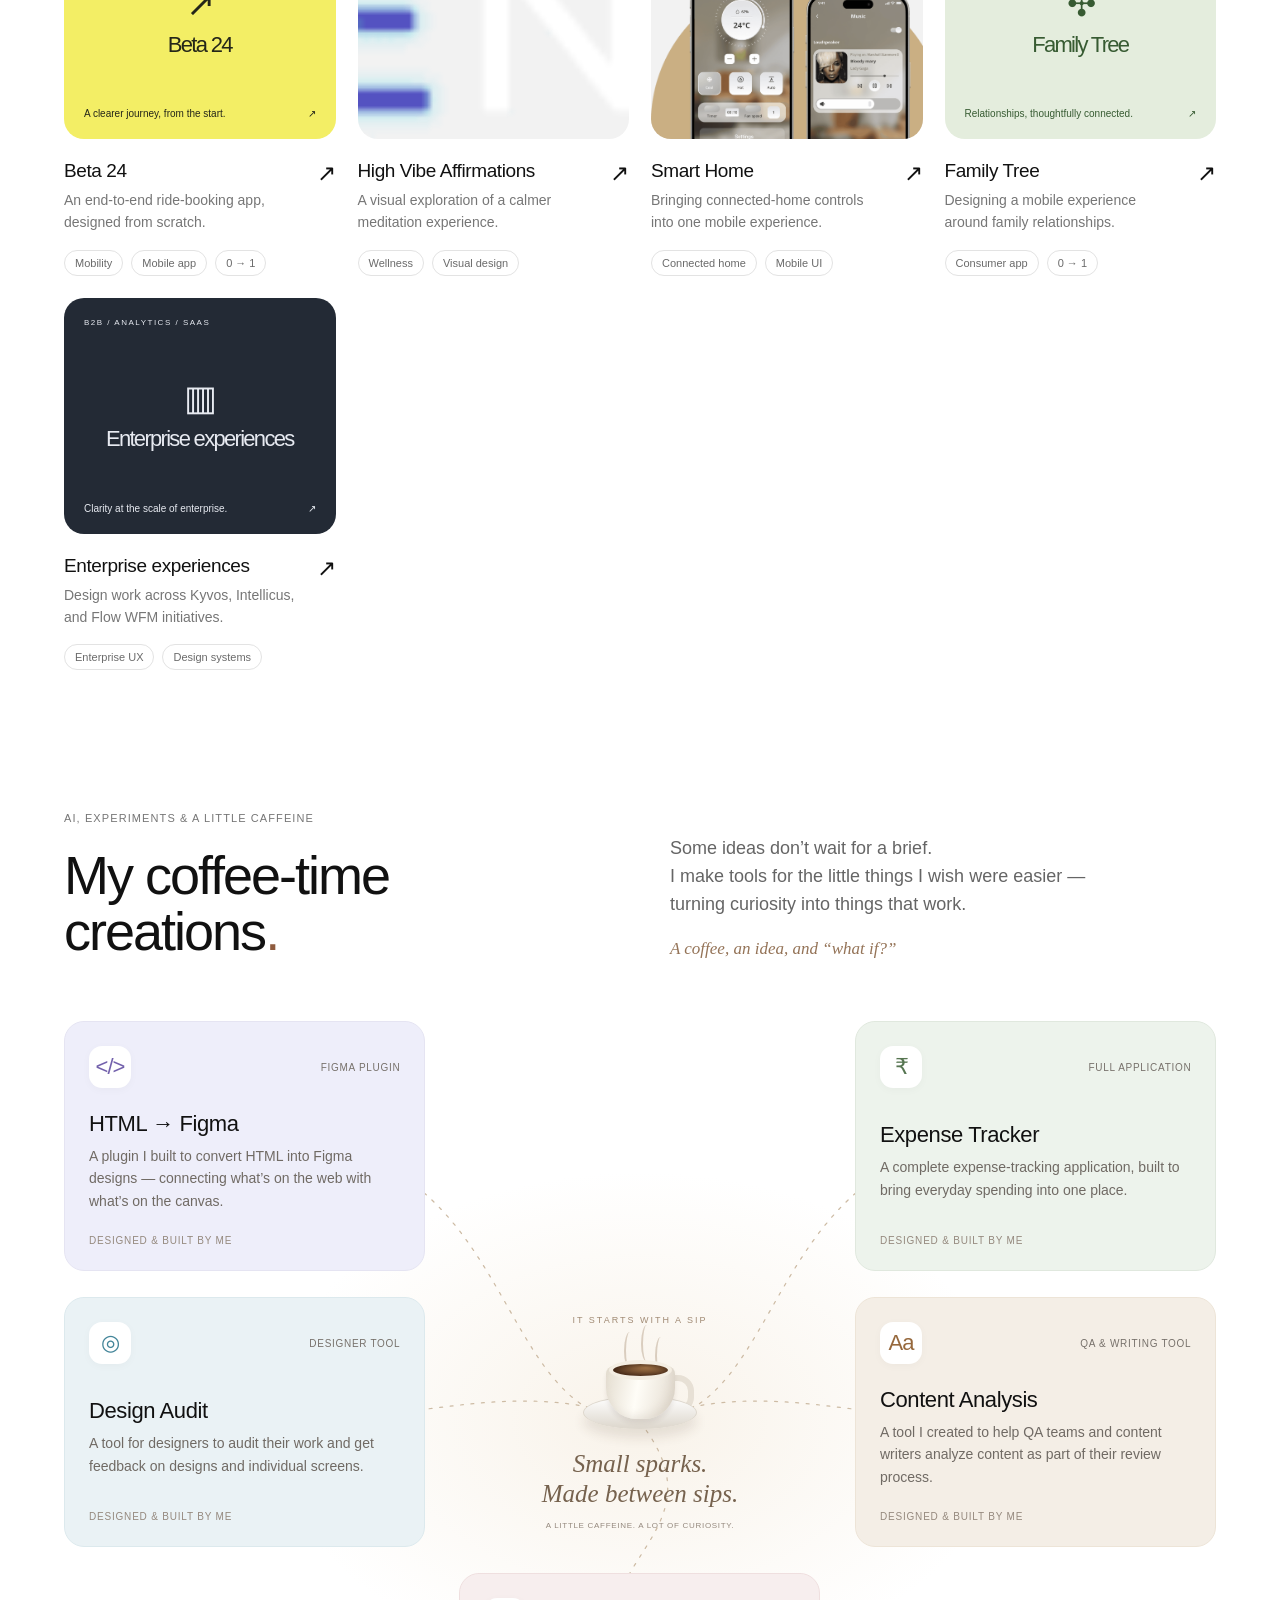
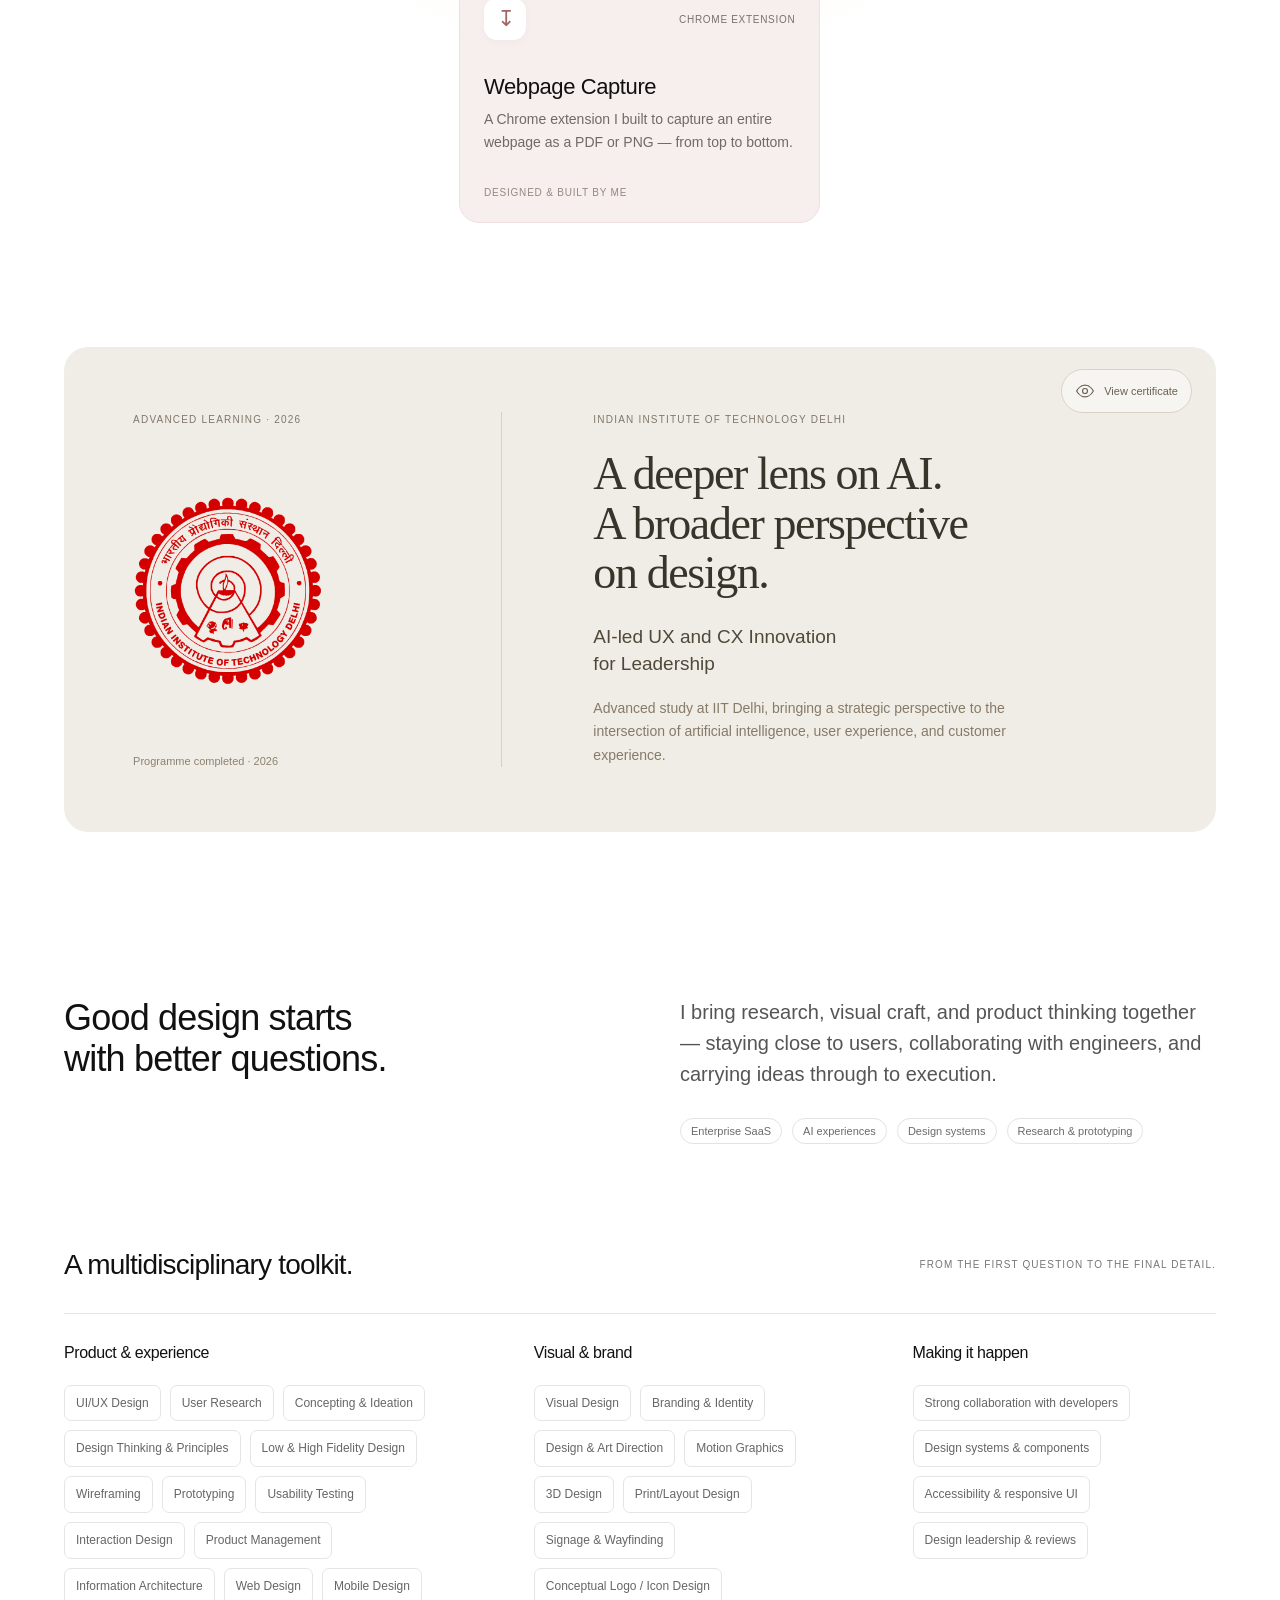
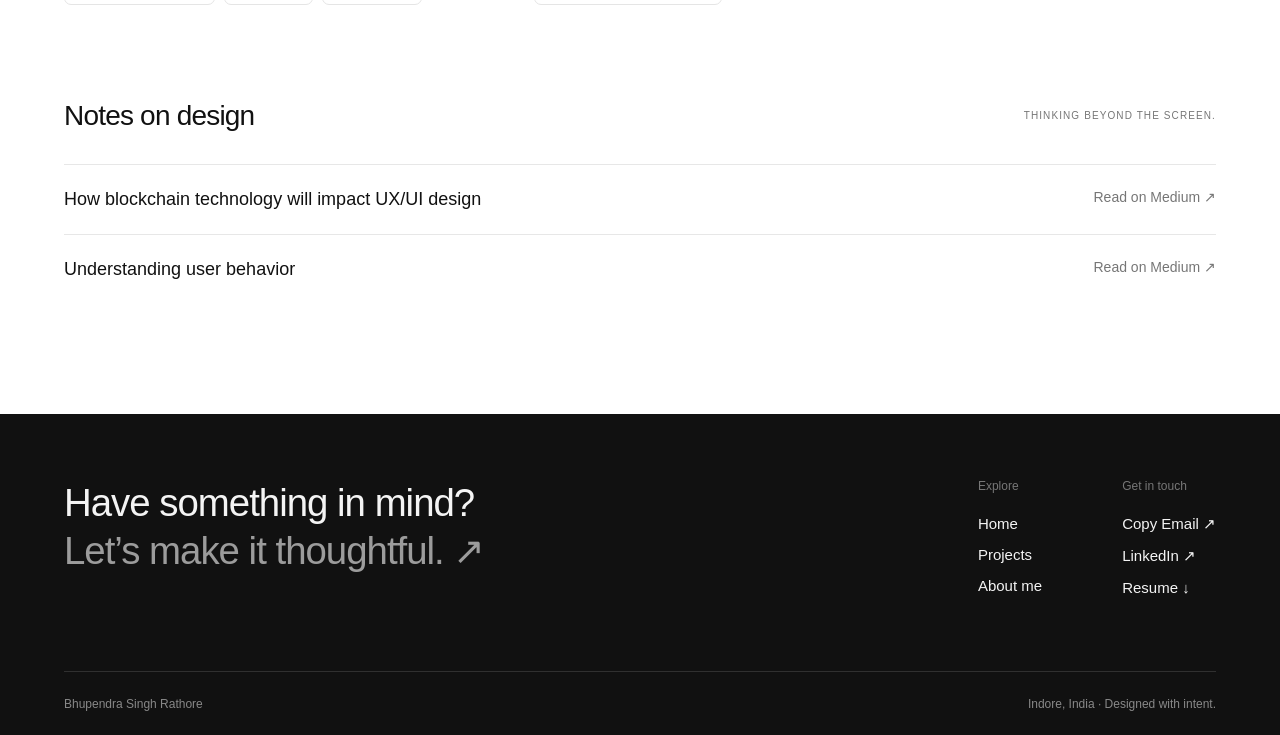
==== commit ddc4a6a8: "Publish complete portfolio updates with hero and certificate viewer" ====
--- a/index.html
+++ b/index.html
@@ -1,13 +1,20 @@
-<!doctype html><html lang="en"><head><meta charset="utf-8"><meta name="viewport" content="width=device-width, initial-scale=1"><title>Product Designer — Bhupendra Singh Rathore</title><meta name="description" content="Senior UI/UX and product designer based in Indore, India. Enterprise SaaS, AI-powered products, and thoughtful digital experiences."><meta name="theme-color" content="#ffffff"><link rel="icon" href="favicon.svg" type="image/svg+xml"><link rel="stylesheet" href="local.css?v=20261025coffee"><script src="local.js?v=20261025coffee" defer></script></head>
+<!doctype html><html lang="en"><head><meta charset="utf-8"><meta name="viewport" content="width=device-width, initial-scale=1"><title>Product Designer — Bhupendra Singh Rathore</title><meta name="description" content="Senior UI/UX and product designer based in Indore, India. Enterprise SaaS, AI-powered products, and thoughtful digital experiences."><meta name="theme-color" content="#ffffff"><link rel="icon" href="favicon.svg" type="image/svg+xml"><link rel="stylesheet" href="local.css?v=20261025all"><script src="local.js?v=20261025all" defer></script></head>
     <body><a class="skip-link" href="#main">Skip to content</a><header class="site-header"><a href="index.html" aria-label="Bhupendra Rathore home">Home<span class="nav-name"> / Bhupendra Rathore</span></a><nav aria-label="Main navigation"><button class="nav-email" data-copy-email>Copy Email</button><a class="desktop-link" href="https://www.linkedin.com/in/bhupendra-rathore-b4b64588/" target="_blank" rel="noopener noreferrer">LinkedIn ↗</a><a class="desktop-link" href="Bhupendra_Rathore_Resume.pdf" target="_blank">Resume ↗</a><a href="index.html#case-studies">Projects</a><a href="index.html#ai-lab">AI lab</a><a href="about-me.html">About me</a></nav></header>
-    <main id="main"><section class="hero"><div class="eyebrow">BHUPENDRA SINGH RATHORE <span>UI/UX & PRODUCT DESIGN</span></div><h1>Behind every effortless experience are deliberate design decisions.</h1><p class="hero-description">I bring clarity to complex workflows through thoughtful UX and precise UI.</p><div class="hero-actions"><button class="pill email-action" data-copy-email>Copy Email ↗</button><a class="pill" href="https://www.linkedin.com/in/bhupendra-rathore-b4b64588/" target="_blank" rel="noopener noreferrer">LinkedIn ↗</a><a class="pill" href="Bhupendra_Rathore_Resume.pdf" target="_blank">Resume ↓</a></div></section><div class="intro-strip"><span>9+ years of thoughtful design.</span><p>From 0-to-1 AI products to enterprise SaaS.<br>Research, systems, and the details in between.</p><a href="about-me.html">A little about me ↗</a></div>
-    <section class="kyvos-feature" aria-labelledby="kyvos-title"><a class="kyvos-feature-main" href="projects-kyvos.html"><div class="kyvos-feature-top"><img src="assets-kyvos-logo.svg" alt="Kyvos" width="150" height="44"><span class="featured-label">FEATURED CASE STUDY</span></div><div class="kyvos-feature-content"><span class="eyebrow">ENTERPRISE UX · BRAND EXPERIENCE</span><h2 id="kyvos-title">One brand.<br>Every touchpoint.</h2><p>Connecting website UX, brand systems, campaigns, and events into a clearer enterprise experience.</p><span class="kyvos-cta">Explore the Kyvos case study <span aria-hidden="true">↗</span></span></div><div class="kyvos-feature-bottom"><span>Website UX</span><span>Brand systems</span><span>Campaigns &amp; events</span></div></a><a class="kyvos-live" href="https://www.kyvosinsights.com/" target="_blank" rel="noopener noreferrer">Visit the Kyvos website ↗</a></section><a class="showcase" href="projects-self-custody-vault.html" aria-label="Explore Self-Custody Vault"><img src="assets-ethos-header.png" alt="Ethos Self-Custody Vault — a person using a phone while holding a coffee" fetchpriority="high"><span class="showcase-label"><span>SELECTED WORK / FINTECH</span><span>Self-Custody Vault ↗</span></span></a>
+    <main id="main"><section class="hero minimal-hero" aria-labelledby="hero-title">
+<div class="hero-particles" aria-hidden="true"></div>
+<div class="hero-copy"><div class="eyebrow">BHUPENDRA SINGH RATHORE <span>PRODUCT DESIGNER</span></div>
+<h1 id="hero-title">Complexity, made effortless.</h1>
+<p class="hero-description">I design clear, intuitive experiences for AI products<br class="hero-desktop-break"> and enterprise software.</p><div class="hero-context"><span>9+ years in product design</span><span class="hero-context-dot" aria-hidden="true">·</span><a href="about-me.html">A little about me <span aria-hidden="true">↗</span></a></div>
+</div>
+<a class="hero-scroll" href="#selected-work" aria-label="Scroll to selected work"><span aria-hidden="true">↓</span> Selected work</a>
+</section>
+    <section id="selected-work" class="kyvos-feature" aria-labelledby="kyvos-title"><a class="kyvos-feature-main" href="projects-kyvos.html"><div class="kyvos-feature-top"><img src="assets-kyvos-logo.svg" alt="Kyvos" width="150" height="44"><span class="featured-label">FEATURED CASE STUDY</span></div><div class="kyvos-feature-content"><span class="eyebrow">ENTERPRISE UX · BRAND EXPERIENCE</span><h2 id="kyvos-title">One brand.<br>Every touchpoint.</h2><p>Connecting website UX, brand systems, campaigns, and events into a clearer enterprise experience.</p><span class="kyvos-cta">Explore the Kyvos case study <span aria-hidden="true">↗</span></span></div><div class="kyvos-feature-bottom"><span>Website UX</span><span>Brand systems</span><span>Campaigns &amp; events</span></div></a><a class="kyvos-live" href="https://www.kyvosinsights.com/" target="_blank" rel="noopener noreferrer">Visit the Kyvos website ↗</a></section><a class="showcase" href="projects-self-custody-vault.html" aria-label="Explore Self-Custody Vault"><img src="assets-ethos-header.png" alt="Ethos Self-Custody Vault — a person using a phone while holding a coffee" fetchpriority="high"><span class="showcase-label"><span>SELECTED WORK / FINTECH</span><span>Self-Custody Vault ↗</span></span></a>
 
     <section id="case-studies"><div class="section-heading"><h2>Selected projects</h2><span>PRODUCT THINKING. HANDS-ON CRAFT.</span></div><div class="project-grid"><a class="project-card" href="projects-talkbar.html"><div class="card-art"><div class="type-art talkbar"><span class="art-eyebrow">IMPETUS / CONVERSATIONAL AI</span><div class="art-center"><span class="art-mark" aria-hidden="true">✦</span><span>Talkbar</span></div><span class="art-bottom">A more helpful conversation.<span aria-hidden="true">↗</span></span></div></div><div class="card-caption"><div><h3>Talkbar</h3><p>An AI assistant that turns website browsing into a conversation.</p></div><span class="card-arrow" aria-hidden="true">↗</span></div><div class="tags"><span>Impetus product</span><span>AI assistant</span><span>Web experience</span></div></a><a class="project-card" href="projects-self-custody-vault.html"><div class="card-art"><img src="assets-wallet.png" alt="Self-Custody Vault crypto wallet interface designs from Bhupendra’s portfolio" loading=lazy width="1440" height="1000"></div><div class="card-caption"><div><h3>Ethos Self-Custody Vault</h3><p>A user-centered approach to a self-custody crypto wallet.</p></div><span class="card-arrow" aria-hidden="true">↗</span></div><div class="tags"><span>Fintech</span><span>Mobile experience</span><span>UI/UX</span></div></a><a class="project-card" href="projects-alfred.html"><div class="card-art"><img src="assets-alfred.png" alt="Alfred decentralized investment and copy-trading application designs" loading=lazy width="1440" height="1000"></div><div class="card-caption"><div><h3>Alfred Copy Trading App</h3><p>Making a decentralized copy-trading experience easier to navigate.</p></div><span class="card-arrow" aria-hidden="true">↗</span></div><div class="tags"><span>Web3</span><span>Copy trading</span><span>UI/UX</span></div></a><a class="project-card" href="projects-txt2create.html"><div class="card-art"><div class="type-art txt2create"><span class="art-eyebrow">AI / ZERO TO ONE</span><div class="art-center"><span class="art-mark" aria-hidden="true">✳</span><span>TXT2Create</span></div><span class="art-bottom">From possibility to product.<span aria-hidden="true">↗</span></span></div></div><div class="card-caption"><div><h3>TXT2Create</h3><p>Taking an AI product from the first idea through to launch.</p></div><span class="card-arrow" aria-hidden="true">↗</span></div><div class="tags"><span>AI product</span><span>0 → 1</span><span>Research to launch</span></div></a></div></section>
     <section class="experience-section"><div class="section-heading"><h2>Where I’ve been</h2><a href="about-me.html#experience">The full story ↗</a></div><div class="experience-row"><div><h3>Impetus Technologies</h3><p>Assistant Manager, Design L1 / Senior Product Designer</p></div><span>Mar 2025 — Present</span></div><div class="experience-row"><div><h3>Deqode Software Solutions</h3><p>Senior UI/UX / Product Designer</p></div><span>Apr 2021 — Mar 2025</span></div><div class="experience-row"><div><h3>Orcomm Advertising</h3><p>Senior Graphic &amp; UI Designer</p></div><span>Apr 2018 — Apr 2021</span></div><div class="experience-row"><div><h3>Srijan Creative Cell</h3><p>Graphic / Senior Graphic Designer</p></div><span>Jul 2016 — Apr 2018</span></div></section>
     <section class="recognition"><div class="section-heading"><h2>Awards & recognition</h2></div><div class="recognition-row"><span>Innovative Imagery Impression</span><span>Maruti Suzuki Awards</span></div><div class="recognition-row"><span>Engagement Emissary Trophy</span><span>Dainik Bhaskar / Srijan</span></div><div class="recognition-row"><span>Innovative Visionary Award</span><span>Ethos Excellence</span></div><div class="recognition-row"><span>Timely Triumph</span><span>Deqode Lab</span></div></section>
     <section class="other-work"><div class="section-heading"><h2>More explorations</h2><span>DIFFERENT CONTEXTS. SAME CURIOSITY.</span></div><div class="small-project-grid"><a class="project-card" href="projects-beta-24.html"><div class="card-art"><div class="type-art beta-24"><span class="art-eyebrow">MOBILITY / MOBILE</span><div class="art-center"><span class="art-mark" aria-hidden="true">↗</span><span>Beta 24</span></div><span class="art-bottom">A clearer journey, from the start.<span aria-hidden="true">↗</span></span></div></div><div class="card-caption"><div><h3>Beta 24</h3><p>An end-to-end ride-booking app, designed from scratch.</p></div><span class="card-arrow" aria-hidden="true">↗</span></div><div class="tags"><span>Mobility</span><span>Mobile app</span><span>0 → 1</span></div></a><a class="project-card" href="projects-meditation.html"><div class="card-art"><img src="assets-meditation.png" alt="High Vibe Affirmations meditation application interface designs" loading=lazy width="1440" height="1000"></div><div class="card-caption"><div><h3>High Vibe Affirmations</h3><p>A visual exploration of a calmer meditation experience.</p></div><span class="card-arrow" aria-hidden="true">↗</span></div><div class="tags"><span>Wellness</span><span>Visual design</span></div></a><a class="project-card" href="projects-smart-home.html"><div class="card-art"><img src="assets-smart-home.png" alt="Smart Home application interface designs from Bhupendra’s portfolio" loading=lazy width="1440" height="1000"></div><div class="card-caption"><div><h3>Smart Home</h3><p>Bringing connected-home controls into one mobile experience.</p></div><span class="card-arrow" aria-hidden="true">↗</span></div><div class="tags"><span>Connected home</span><span>Mobile UI</span></div></a><a class="project-card" href="projects-family-tree.html"><div class="card-art"><div class="type-art family-tree"><span class="art-eyebrow">CONSUMER / MOBILE</span><div class="art-center"><span class="art-mark" aria-hidden="true">✣</span><span>Family Tree</span></div><span class="art-bottom">Relationships, thoughtfully connected.<span aria-hidden="true">↗</span></span></div></div><div class="card-caption"><div><h3>Family Tree</h3><p>Designing a mobile experience around family relationships.</p></div><span class="card-arrow" aria-hidden="true">↗</span></div><div class="tags"><span>Consumer app</span><span>0 → 1</span></div></a><a class="project-card" href="projects-enterprise.html"><div class="card-art"><div class="type-art enterprise"><span class="art-eyebrow">B2B / ANALYTICS / SAAS</span><div class="art-center"><span class="art-mark" aria-hidden="true">▥</span><span>Enterprise experiences</span></div><span class="art-bottom">Clarity at the scale of enterprise.<span aria-hidden="true">↗</span></span></div></div><div class="card-caption"><div><h3>Enterprise experiences</h3><p>Design work across Kyvos, Intellicus, and Flow WFM initiatives.</p></div><span class="card-arrow" aria-hidden="true">↗</span></div><div class="tags"><span>Enterprise UX</span><span>Design systems</span></div></a></div></section>
-    <section class="ai-lab" id="ai-lab"><div class="lab-intro"><div><span class="eyebrow">AI, EXPERIMENTS & A LITTLE CAFFEINE</span><h2>My coffee-time<br>creations<span class="coffee-dot">.</span></h2></div><div><p>Some ideas don’t wait for a brief.<br>I make tools for the little things I wish were easier — turning curiosity into things that work.</p><span class="handwritten">A coffee, an idea, and “what if?”</span></div></div><div class="creation-grid coffee-universe"><svg class="idea-trails" viewBox="0 0 1200 900" preserveAspectRatio="none" aria-hidden="true"><path d="M600 450 C440 450 480 150 210 150"/><path d="M600 450 C760 450 720 150 990 150"/><path d="M600 450 C470 400 380 450 210 450"/><path d="M600 450 C730 400 820 450 990 450"/><path d="M600 450 C700 580 500 600 600 750"/></svg><article tabindex="0" class="creation html-figma"><div class="creation-top"><span class="creation-mark" aria-hidden="true">&lt;/&gt;</span><span class="creation-type">Figma plugin</span></div><div><h3>HTML → Figma</h3><p>A plugin I built to convert HTML into Figma designs — connecting what’s on the web with what’s on the canvas.</p></div><span class="creation-note">Designed & built by me</span></article><article tabindex="0" class="creation expenses"><div class="creation-top"><span class="creation-mark" aria-hidden="true">₹</span><span class="creation-type">Full application</span></div><div><h3>Expense Tracker</h3><p>A complete expense-tracking application, built to bring everyday spending into one place.</p></div><span class="creation-note">Designed & built by me</span></article><article tabindex="0" class="creation content-analysis"><div class="creation-top"><span class="creation-mark" aria-hidden="true">Aa</span><span class="creation-type">QA &amp; writing tool</span></div><div><h3>Content Analysis</h3><p>A tool I created to help QA teams and content writers analyze content as part of their review process.</p></div><span class="creation-note">Designed & built by me</span></article><article tabindex="0" class="creation design-audit"><div class="creation-top"><span class="creation-mark" aria-hidden="true">◎</span><span class="creation-type">Designer tool</span></div><div><h3>Design Audit</h3><p>A tool for designers to audit their work and get feedback on designs and individual screens.</p></div><span class="creation-note">Designed & built by me</span></article><article tabindex="0" class="creation webpage-capture"><div class="creation-top"><span class="creation-mark" aria-hidden="true">↧</span><span class="creation-type">Chrome extension</span></div><div><h3>Webpage Capture</h3><p>A Chrome extension I built to capture an entire webpage as a PDF or PNG — from top to bottom.</p></div><span class="creation-note">Designed & built by me</span></article><div class="creation coffee-card"><span class="brew-label">IT STARTS WITH A SIP</span><button class="coffee-brew" type="button" aria-label="Brew a little inspiration"><span class="steam steam-one"></span><span class="steam steam-two"></span><span class="steam steam-three"></span><span class="cup-saucer"><span class="cup-body"><span class="coffee-surface"></span></span></span><span class="brew-spark spark-one">✧</span><span class="brew-spark spark-two">✧</span><span class="brew-spark spark-three">·</span></button><p>Small sparks.<br>Made between sips.</p><span class="creation-note brew-status" aria-live="polite">A little caffeine. A lot of curiosity.</span></div></div></section><section class="iit-highlight" id="iit-delhi"><div class="iit-institution"><span class="eyebrow">ADVANCED LEARNING · 2026</span><img class="iit-logo" src="assets-iit-delhi-logo.png" alt="Indian Institute of Technology Delhi logo"><span class="iit-completion">Programme completed · 2026</span></div><div class="iit-copy"><span class="eyebrow">INDIAN INSTITUTE OF TECHNOLOGY DELHI</span><h2>A deeper lens on AI.<br>A broader perspective<br>on design.</h2><p class="iit-programme">AI-led UX and CX Innovation<br>for Leadership</p><p>Advanced study at IIT Delhi, bringing a strategic perspective to the intersection of artificial intelligence, user experience, and customer experience.</p></div></section>
+    <section class="ai-lab" id="ai-lab"><div class="lab-intro"><div><span class="eyebrow">AI, EXPERIMENTS & A LITTLE CAFFEINE</span><h2>My coffee-time<br>creations<span class="coffee-dot">.</span></h2></div><div><p>Some ideas don’t wait for a brief.<br>I make tools for the little things I wish were easier — turning curiosity into things that work.</p><span class="handwritten">A coffee, an idea, and “what if?”</span></div></div><div class="creation-grid coffee-universe"><svg class="idea-trails" viewBox="0 0 1200 900" preserveAspectRatio="none" aria-hidden="true"><path d="M600 450 C440 450 480 150 210 150"/><path d="M600 450 C760 450 720 150 990 150"/><path d="M600 450 C470 400 380 450 210 450"/><path d="M600 450 C730 400 820 450 990 450"/><path d="M600 450 C700 580 500 600 600 750"/></svg><article tabindex="0" class="creation html-figma"><div class="creation-top"><span class="creation-mark" aria-hidden="true">&lt;/&gt;</span><span class="creation-type">Figma plugin</span></div><div><h3>HTML → Figma</h3><p>A plugin I built to convert HTML into Figma designs — connecting what’s on the web with what’s on the canvas.</p></div><span class="creation-note">Designed & built by me</span></article><article tabindex="0" class="creation expenses"><div class="creation-top"><span class="creation-mark" aria-hidden="true">₹</span><span class="creation-type">Full application</span></div><div><h3>Expense Tracker</h3><p>A complete expense-tracking application, built to bring everyday spending into one place.</p></div><span class="creation-note">Designed & built by me</span></article><article tabindex="0" class="creation content-analysis"><div class="creation-top"><span class="creation-mark" aria-hidden="true">Aa</span><span class="creation-type">QA &amp; writing tool</span></div><div><h3>Content Analysis</h3><p>A tool I created to help QA teams and content writers analyze content as part of their review process.</p></div><span class="creation-note">Designed & built by me</span></article><article tabindex="0" class="creation design-audit"><div class="creation-top"><span class="creation-mark" aria-hidden="true">◎</span><span class="creation-type">Designer tool</span></div><div><h3>Design Audit</h3><p>A tool for designers to audit their work and get feedback on designs and individual screens.</p></div><span class="creation-note">Designed & built by me</span></article><article tabindex="0" class="creation webpage-capture"><div class="creation-top"><span class="creation-mark" aria-hidden="true">↧</span><span class="creation-type">Chrome extension</span></div><div><h3>Webpage Capture</h3><p>A Chrome extension I built to capture an entire webpage as a PDF or PNG — from top to bottom.</p></div><span class="creation-note">Designed & built by me</span></article><div class="creation coffee-card"><span class="brew-label">IT STARTS WITH A SIP</span><button class="coffee-brew" type="button" aria-label="Brew a little inspiration"><span class="steam steam-one"></span><span class="steam steam-two"></span><span class="steam steam-three"></span><span class="cup-saucer"><span class="cup-body"><span class="coffee-surface"></span></span></span><span class="brew-spark spark-one">✧</span><span class="brew-spark spark-two">✧</span><span class="brew-spark spark-three">·</span></button><p>Small sparks.<br>Made between sips.</p><span class="creation-note brew-status" aria-live="polite">A little caffeine. A lot of curiosity.</span></div></div></section><section class="iit-highlight" id="iit-delhi"><button class="certificate-view" aria-label="View IIT Delhi certificate" aria-haspopup="dialog" aria-controls="certificate-dialog"><svg viewBox="0 0 24 24" width="20" height="20" fill="none" stroke="currentColor" stroke-width="1.4" aria-hidden="true"><path d="M2 12s3.5-7 10-7 10 7 10 7-3.5 7-10 7S2 12 2 12Z"/><circle cx="12" cy="12" r="3"/></svg><span>View certificate</span></button><div class="iit-institution"><span class="eyebrow">ADVANCED LEARNING · 2026</span><img class="iit-logo" src="assets-iit-delhi-logo.png" alt="Indian Institute of Technology Delhi logo"><span class="iit-completion">Programme completed · 2026</span></div><div class="iit-copy"><span class="eyebrow">INDIAN INSTITUTE OF TECHNOLOGY DELHI</span><h2>A deeper lens on AI.<br>A broader perspective<br>on design.</h2><p class="iit-programme">AI-led UX and CX Innovation<br>for Leadership</p><p>Advanced study at IIT Delhi, bringing a strategic perspective to the intersection of artificial intelligence, user experience, and customer experience.</p></div></section>
     <section class="practice"><h2>Good design starts<br>with better questions.</h2><div><p>I bring research, visual craft, and product thinking together — staying close to users, collaborating with engineers, and carrying ideas through to execution.</p><div class="practice-tags"><span>Enterprise SaaS</span><span>AI experiences</span><span>Design systems</span><span>Research & prototyping</span></div></div></section>
     <section class="capabilities" id="capabilities"><div class="section-heading"><h2>A multidisciplinary toolkit.</h2><span>FROM THE FIRST QUESTION TO THE FINAL DETAIL.</span></div><div class="capability-grid"><div class="capability-group"><h3>Product &amp; experience</h3><div><span>UI/UX Design</span><span>User Research</span><span>Concepting &amp; Ideation</span><span>Design Thinking &amp; Principles</span><span>Low &amp; High Fidelity Design</span><span>Wireframing</span><span>Prototyping</span><span>Usability Testing</span><span>Interaction Design</span><span>Product Management</span><span>Information Architecture</span><span>Web Design</span><span>Mobile Design</span></div></div><div class="capability-group"><h3>Visual &amp; brand</h3><div><span>Visual Design</span><span>Branding &amp; Identity</span><span>Design &amp; Art Direction</span><span>Motion Graphics</span><span>3D Design</span><span>Print/Layout Design</span><span>Signage &amp; Wayfinding</span><span>Conceptual Logo / Icon Design</span></div></div><div class="capability-group"><h3>Making it happen</h3><div><span>Strong collaboration with developers</span><span>Design systems &amp; components</span><span>Accessibility &amp; responsive UI</span><span>Design leadership &amp; reviews</span></div></div></div></section>
-    <section class="writing"><div class="section-heading"><h2>Notes on design</h2><span>THINKING BEYOND THE SCREEN.</span></div><a href="https://medium.com/@bhup2009/how-blockchain-technology-will-impact-future-ux-ui-design-040cd2839ecc" target="_blank" rel="noopener noreferrer"><span>How blockchain technology will impact UX/UI design</span><span>Read on Medium ↗</span></a><a href="https://medium.com/@bhup2009/understanding-of-user-behavior-8985d90c6eab" target="_blank" rel="noopener noreferrer"><span>Understanding user behavior</span><span>Read on Medium ↗</span></a></section></main><footer><div class="footer-top"><p>Have something in mind?<br><a href="mailto:bhup2009@gmail.com">Let’s make it thoughtful. ↗</a></p><div class="footer-links"><div><span>Explore</span><a href="index.html">Home</a><a href="index.html#case-studies">Projects</a><a href="about-me.html">About me</a></div><div><span>Get in touch</span><button data-copy-email>Copy Email ↗</button><a href="https://www.linkedin.com/in/bhupendra-rathore-b4b64588/" target="_blank" rel="noopener noreferrer">LinkedIn ↗</a><a href="Bhupendra_Rathore_Resume.pdf" target="_blank">Resume ↓</a></div></div></div><div class="footer-bottom"><span>Bhupendra Singh Rathore</span><span>Indore, India · Designed with intent.</span></div></footer><button class="back-top" aria-label="Scroll to top">↑</button><div id="toast" class="toast" role="status" aria-live="polite"></div></body></html>
+    <section class="writing"><div class="section-heading"><h2>Notes on design</h2><span>THINKING BEYOND THE SCREEN.</span></div><a href="https://medium.com/@bhup2009/how-blockchain-technology-will-impact-future-ux-ui-design-040cd2839ecc" target="_blank" rel="noopener noreferrer"><span>How blockchain technology will impact UX/UI design</span><span>Read on Medium ↗</span></a><a href="https://medium.com/@bhup2009/understanding-of-user-behavior-8985d90c6eab" target="_blank" rel="noopener noreferrer"><span>Understanding user behavior</span><span>Read on Medium ↗</span></a></section></main><footer><div class="footer-top"><p>Have something in mind?<br><a href="mailto:bhup2009@gmail.com">Let’s make it thoughtful. ↗</a></p><div class="footer-links"><div><span>Explore</span><a href="index.html">Home</a><a href="index.html#case-studies">Projects</a><a href="about-me.html">About me</a></div><div><span>Get in touch</span><button data-copy-email>Copy Email ↗</button><a href="https://www.linkedin.com/in/bhupendra-rathore-b4b64588/" target="_blank" rel="noopener noreferrer">LinkedIn ↗</a><a href="Bhupendra_Rathore_Resume.pdf" target="_blank">Resume ↓</a></div></div></div><div class="footer-bottom"><span>Bhupendra Singh Rathore</span><span>Indore, India · Designed with intent.</span></div></footer><button class="back-top" aria-label="Scroll to top">↑</button><div id="toast" class="toast" role="status" aria-live="polite"></div><dialog id="certificate-dialog" class="certificate-dialog" aria-labelledby="certificate-title"><div class="certificate-panel"><header class="certificate-header"><div><span class="certificate-kicker">IIT DELHI · 2026</span><h2 id="certificate-title">Learning, carried forward.</h2></div><button class="certificate-close" aria-label="Close certificate"><svg viewBox="0 0 24 24" width="20" height="20" fill="none" stroke="currentColor" stroke-width="1.5" aria-hidden="true"><path d="m6 6 12 12M18 6 6 18"/></svg></button></header><div class="certificate-tools"><button class="certificate-zoom" aria-pressed="false">Zoom in <span aria-hidden="true">＋</span></button><a href="assets-iit-certificate.jpg" target="_blank" rel="noopener">Original photo ↗</a></div><figure class="certificate-figure"><div class="certificate-frame"><img src="assets-iit-certificate-isolated.png" alt="Isolated presentation of Bhupendra Singh Rathore’s IIT Delhi certificate in AI-Led UX and CX Innovation for Leadership" width="1536" height="1024" loading="lazy"><img class="certificate-qr" src="assets-iit-certificate-qr.png" alt="Certificate verification QR code" width="1058" height="1022"></div><figcaption>Advanced Certificate in AI-Led UX and CX Innovation for Leadership<span>Indian Institute of Technology Delhi</span></figcaption></figure></div></dialog></body></html>
--- a/local.css
+++ b/local.css
@@ -28,6 +28,79 @@
 @media(max-width:650px){.hero-description{font-size:18px;margin-bottom:28px}.hero+.intro-strip{padding-bottom:35px}.kyvos-feature{border-radius:18px;margin-bottom:26px}.kyvos-feature-main{padding:26px 24px 78px}.kyvos-feature-top img{width:110px}.featured-label{font-size:8px;padding:7px 9px;letter-spacing:.7px}.kyvos-feature-content{margin-top:42px}.kyvos-feature-content h2{font-size:48px;letter-spacing:-1.7px}.kyvos-feature-content p{font-size:17px}.kyvos-feature-bottom{gap:6px}.kyvos-feature-bottom>span{font-size:10px;padding:6px 8px}.kyvos-live{left:24px;bottom:25px}.showcase{margin-bottom:55px}}
 @media(prefers-reduced-motion:reduce){.kyvos-feature-main,.kyvos-cta>span{transition:none}}
 
+/* Centered introduction with a quiet, pointer-responsive particle field. */
+.minimal-hero{position:relative;isolation:isolate;min-height:620px;min-height:min(740px,85svh);padding:110px 24px 88px;display:flex;flex-direction:column;align-items:center;justify-content:center;text-align:center;background:#fff}
+.minimal-hero .hero-copy{position:relative;z-index:1;max-width:920px;pointer-events:none}
+.minimal-hero .eyebrow{justify-content:center;font-size:10px;letter-spacing:1.5px;color:#818181;margin-bottom:32px;gap:15px}
+.minimal-hero .eyebrow span{padding-left:15px;border-left:1px solid #ddd}
+.minimal-hero h1{font-family:Arial,Helvetica,sans-serif;font-weight:400;font-size:clamp(36px,4.5vw,68px);line-height:1.12;letter-spacing:-.055em;max-width:880px;margin:0 0 25px;color:#1a1a1a;text-wrap:balance}
+.minimal-hero .hero-description{font-size:18px;color:#797979;line-height:1.7;margin:0 auto 34px;max-width:470px}
+.minimal-hero .hero-actions{justify-content:center;align-items:center;gap:12px;pointer-events:auto}
+.minimal-hero .pill{font-size:14px;padding:14px 20px;gap:22px;background:#f5f5f5}
+.minimal-hero .hero-primary{background:#202020;color:#fff}.minimal-hero .hero-primary:hover{background:#444}
+.minimal-hero .email-action:hover{background:#eaeaea;color:#111}
+.hero-resume{font-size:13px;color:#737373;padding:8px 0;margin-left:12px;border-bottom:1px solid #d5d5d5}
+.hero-scroll{position:absolute;bottom:35px;display:flex;flex-direction:column;align-items:center;gap:9px;font-size:10px;letter-spacing:.7px;color:#939393}.hero-scroll>span{font-size:19px;color:#777}
+.hero-particles{position:absolute;inset:12px -3%;overflow:hidden;z-index:0;pointer-events:none;mask-image:linear-gradient(transparent,#000 15%,#000 85%,transparent)}
+.hero-particle{position:absolute;width:3px;height:3px;border-radius:50%;background:#888;opacity:.18;transition:transform 1.2s cubic-bezier(.16,1,.3,1);will-change:transform}
+.minimal-hero+.intro-strip{padding:32px 0 45px;border-top:1px solid #ededed;font-size:14px}.minimal-hero+.intro-strip>span{font-size:16px}
+@media(max-width:650px){.minimal-hero{min-height:590px;padding:90px 0 100px}.minimal-hero .eyebrow{font-size:8px;letter-spacing:.8px;gap:10px;margin-bottom:27px}.minimal-hero .eyebrow span{padding-left:10px}.minimal-hero h1{font-size:42px;max-width:350px;margin:0 auto 23px}.minimal-hero .hero-description{font-size:16px;margin-bottom:29px}.minimal-hero .hero-actions{gap:10px}.minimal-hero .pill{font-size:13px;padding:13px 17px;gap:16px}.hero-resume{margin-left:5px;font-size:12px}.hero-particle:nth-child(even){display:none}.minimal-hero+.intro-strip{padding:25px 0 32px}}
+@media(prefers-reduced-motion:reduce){.hero-particle{transform:none!important;transition:none!important}}
+
+/* Visible but restrained cursor response on the plain hero background. */
+.minimal-hero .hero-description{margin-bottom:0}
+.hero-particle{width:4px;height:4px;background:#777;opacity:.32;transition:transform .85s cubic-bezier(.16,1,.3,1),opacity .4s}
+.hero-particle:nth-child(3n){width:5px;height:5px;opacity:.22}
+.hero-cursor{position:absolute;left:0;top:0;width:150px;height:150px;margin:-75px 0 0 -75px;border:1px solid #b4b4b44d;border-radius:50%;background:radial-gradient(circle,#a6a6a60d,transparent 70%);opacity:0;transition:opacity .3s,transform .45s cubic-bezier(.16,1,.3,1);pointer-events:none}
+.hero-cursor::after{content:'';position:absolute;inset:62px;border:1px solid #a4a4a455;border-radius:50%}
+.minimal-hero.is-pointer-active .hero-cursor{opacity:1}
+@media(prefers-reduced-motion:reduce),(hover:none),(pointer:coarse){.hero-cursor{display:none}}
+
+/* Keep experience and background within the introduction. */
+.minimal-hero{min-height:min(700px,82svh);padding-top:95px;padding-bottom:105px}
+.minimal-hero .hero-copy{max-width:940px}
+.minimal-hero .eyebrow{margin-bottom:28px}
+.minimal-hero h1{margin-bottom:23px}
+.minimal-hero .hero-description{max-width:560px;font-size:18px;line-height:1.65;color:#737373}
+.hero-context{display:flex;justify-content:center;align-items:center;flex-wrap:wrap;gap:15px;margin-top:29px;font-size:12px;color:#8a8a8a;line-height:1.6}
+.hero-context-dot{color:#b8b8b8}.hero-context a{pointer-events:auto;color:#636363;text-decoration:underline;text-decoration-color:#d1d1d1;text-underline-offset:5px;transition:color .2s}.hero-context a:hover{color:#111}
+.minimal-hero .hero-scroll{bottom:30px}
+@media(max-width:650px){.minimal-hero{min-height:560px;padding:80px 0 110px}.minimal-hero .hero-description{font-size:16px;max-width:310px}.hero-desktop-break{display:none}.hero-context{font-size:11px;gap:10px;margin-top:24px}.minimal-hero .eyebrow{margin-bottom:25px}}
+
+/* A quiet gallery treatment for the original certificate photograph. */
+.iit-highlight{transition:box-shadow .45s,background .45s}.iit-highlight:hover{background:#ede9e1;box-shadow:0 16px 40px #3c33280c}
+.certificate-view{position:absolute;top:22px;right:24px;display:flex;align-items:center;gap:9px;padding:11px 13px;border:1px solid #d9d2c7;border-radius:30px;background:#ffffff70;color:#6c6255;font-size:11px;transition:background .25s,transform .3s,box-shadow .3s;z-index:1}.certificate-view:hover{background:#fff;transform:translateY(-2px);box-shadow:0 6px 16px #3c332812}.certificate-view svg{transition:transform .35s}.certificate-view:hover svg{transform:scale(1.12)}
+.certificate-dialog{border:1px solid #ded8ce;padding:0;border-radius:22px;background:#f7f5ef;color:#353229;width:min(760px,calc(100% - 32px));max-height:calc(100dvh - 40px);overflow:auto;box-shadow:0 32px 110px #0005}.certificate-dialog::backdrop{background:#1f211ecc;backdrop-filter:blur(10px)}
+.certificate-dialog[open]{animation:certificate-reveal .45s cubic-bezier(.2,.8,.2,1) both}.certificate-dialog[open]::backdrop{animation:certificate-backdrop .35s both}
+.certificate-panel{padding:28px 36px 27px}.certificate-header{display:flex;align-items:flex-start;justify-content:space-between;gap:20px;margin-bottom:24px}.certificate-kicker{font-size:9px;letter-spacing:1.6px;color:#938473}.certificate-header h2{font-family:Georgia,serif;font-size:28px;letter-spacing:-.8px;margin:8px 0 0}.certificate-close{display:grid;place-items:center;width:36px;height:36px;flex-shrink:0;border:1px solid #ddd5c9;border-radius:50%;background:#fff8;transition:background .2s,transform .25s}.certificate-close:hover{background:#fff;transform:rotate(90deg)}
+.certificate-figure{margin:0;perspective:1200px}.certificate-frame{position:relative;width:fit-content;max-width:100%;margin:auto;padding:14px;background:linear-gradient(135deg,#c9bca1,#f5eddc 25%,#b1a185 55%,#e7dac2 85%,#a89779);border:1px solid #b3a68f;box-shadow:0 15px 35px #4b3f3526,0 2px 4px #362e2926;transform:rotate(-1deg);transition:transform .6s cubic-bezier(.2,.8,.2,1),box-shadow .6s}.certificate-frame img{width:auto;max-width:100%;height:auto;max-height:calc(100dvh - 285px);object-fit:contain;border:9px solid #fffdf8;outline:1px solid #c1b6a1;box-shadow:0 0 0 1px #fff9}.certificate-frame::after{content:'';position:absolute;inset:0;pointer-events:none;background:linear-gradient(115deg,transparent 20%,#ffffff28 45%,transparent 65%);opacity:0;transition:opacity .5s}.certificate-frame:hover{transform:rotate(0) translateY(-3px);box-shadow:0 22px 40px #4b3f3538}.certificate-frame:hover::after{opacity:1}
+.certificate-figure figcaption{text-align:center;font-size:12px;line-height:1.6;margin-top:24px;color:#675e51}.certificate-figure figcaption span{display:block;font-size:10px;color:#978b7b;margin-top:3px}
+body:has(.certificate-dialog[open]){overflow:hidden}
+@keyframes certificate-reveal{from{opacity:0;transform:translateY(18px) scale(.96)}to{opacity:1;transform:translateY(0) scale(1)}}@keyframes certificate-backdrop{from{opacity:0}to{opacity:1}}
+@media(max-width:650px){.iit-highlight{padding-top:84px}.certificate-view{top:20px;right:20px}.certificate-panel{padding:22px 18px}.certificate-header{margin-bottom:22px}.certificate-header h2{font-size:24px}.certificate-frame{padding:9px}.certificate-frame img{border-width:6px;max-height:calc(100dvh - 290px)}.certificate-figure figcaption{font-size:11px;margin-top:20px}}
+@media(prefers-reduced-motion:reduce){.certificate-dialog[open],.certificate-dialog[open]::backdrop{animation:none}.certificate-frame,.certificate-frame:hover,.certificate-close:hover,.certificate-view:hover{transform:none}.certificate-frame,.certificate-frame::after,.certificate-view,.certificate-view svg,.certificate-close,.iit-highlight{transition:none}}
+
+/* Full-screen glass and gold certificate gallery. */
+.certificate-dialog{width:100vw;max-width:none;height:100dvh;max-height:none;margin:0;border:0;border-radius:0;background:#080f11;color:#f4ead8;box-shadow:none;overflow:auto}
+.certificate-panel{position:relative;isolation:isolate;min-height:100%;padding:30px 5vw 24px;display:flex;flex-direction:column;background:radial-gradient(ellipse at 85% 75%,#123e4655,transparent 55%),linear-gradient(130deg,#ffffff03,transparent 48%);overflow:hidden}
+.certificate-panel::before{content:'';position:absolute;inset:-40%;z-index:-1;pointer-events:none;background:linear-gradient(126deg,transparent 34%,#b58b4222 35%,#f5d69944 36%,transparent 38%,transparent 62%,#d8b16f22 63%,#f4d29144 64%,transparent 67%);filter:blur(8px)}
+.certificate-header{margin-bottom:12px;align-items:center}.certificate-kicker{color:#bca57e;letter-spacing:2px}.certificate-header h2{color:#eee4d3;font-size:27px;margin-top:9px;font-weight:400}.certificate-close{background:#ffffff08;border-color:#d6bd873d;color:#efe5d2;width:44px;height:44px}.certificate-close:hover{background:#d6bd871c}
+.certificate-tools{display:flex;justify-content:flex-end;gap:22px;align-items:center;margin-bottom:22px;color:#c2b59e;font-size:11px;position:relative;z-index:2}.certificate-zoom{display:flex;align-items:center;gap:14px;padding:9px 13px;border:1px solid #ad95753d;border-radius:30px;background:#ffffff05}.certificate-tools a:hover,.certificate-zoom:hover{color:#fff}
+.certificate-figure{flex:1;display:flex;flex-direction:column;justify-content:center;align-items:center;padding:5px 2vw 0;margin:0;perspective:1600px}
+.certificate-frame{padding:12px;border:1px solid #e8d09e88;border-radius:3px;background:linear-gradient(135deg,#ffffef99,#bca47b33 15%,#0d1719 30%,#a58c6044 70%,#f4ddb599);box-shadow:inset 0 0 0 3px #e8e6d622,0 32px 70px #0009,0 0 70px #a68b4b0d;transform:rotateX(2deg) rotateY(-3deg);max-width:min(1180px,100%);transition:transform .7s,box-shadow .7s}
+.certificate-frame img{display:block;width:auto;height:auto;max-width:100%;max-height:calc(100dvh - 240px);border:5px solid #111a1b;outline:1px solid #bda67877;object-fit:contain;box-shadow:0 0 0 1px #ffffff22}
+.certificate-frame:hover{transform:rotateX(0) rotateY(0) translateY(-2px);box-shadow:0 35px 80px #000b,0 0 40px #b8994d12}
+.certificate-frame::after{background:linear-gradient(120deg,transparent 30%,#fff1 48%,transparent 60%)}
+.certificate-figure figcaption{color:#cec0a8;font-size:12px;margin-top:24px}.certificate-figure figcaption span{color:#8c8f88;font-size:10px;letter-spacing:.6px;margin-top:6px}
+.certificate-dialog.is-zoomed .certificate-frame{max-width:none;transform:none;align-self:flex-start}.certificate-dialog.is-zoomed .certificate-frame img{max-height:none;max-width:none;width:1536px}.certificate-dialog.is-zoomed .certificate-figure{display:block;overflow:auto;width:100%;max-height:calc(100dvh - 170px);padding:15px}.certificate-dialog.is-zoomed .certificate-figure figcaption{display:none}
+@media(max-width:650px){.certificate-panel{padding:22px 16px 30px}.certificate-header h2{font-size:22px}.certificate-kicker{font-size:8px}.certificate-header{gap:12px}.certificate-close{width:40px;height:40px}.certificate-tools{font-size:10px;margin:8px 0 24px}.certificate-figure{padding:0}.certificate-frame{padding:7px;transform:none}.certificate-frame img{border-width:3px;max-height:calc(100dvh - 260px)}.certificate-figure figcaption{font-size:11px;max-width:290px;line-height:1.7;margin-top:24px}.certificate-dialog.is-zoomed .certificate-frame img{width:1200px}}
+@media(prefers-reduced-motion:reduce){.certificate-frame,.certificate-frame:hover{transform:none;transition:none}}
+
+/* Use the supplied QR pixels directly, rather than an AI reconstruction. */
+.certificate-frame>img.certificate-qr{position:absolute;left:4.1%;top:84.5%;width:8.5%;height:12.4%;max-width:none;max-height:none;border:0;outline:0;box-shadow:none;object-fit:fill;background:#fff;transform:none}
+.certificate-dialog.is-zoomed .certificate-frame>img.certificate-qr{width:8.5%;height:12.4%;max-width:none;max-height:none}
+.certificate-frame>img.certificate-qr,.certificate-dialog.is-zoomed .certificate-frame>img.certificate-qr{left:4%;top:83.2%;width:9%;height:13.7%;object-fit:fill}
+
 /* Coffee is the origin; little experiments radiate out from it. */
 .coffee-universe{position:relative;isolation:isolate;grid-template-columns:repeat(3,minmax(0,1fr));grid-template-rows:repeat(3,250px);gap:26px 34px;padding:24px 0}.coffee-universe .creation{min-height:0;padding:24px;gap:15px;position:relative;z-index:1;transition:transform .35s cubic-bezier(.2,.8,.2,1),box-shadow .35s,border-color .35s;transform:perspective(900px) rotateX(var(--tilt-x,0deg)) rotateY(var(--tilt-y,0deg)) translateY(var(--lift,0px))}.coffee-universe .creation:hover,.coffee-universe .creation:focus-visible{--lift:-7px;box-shadow:0 18px 38px #61472b12;border-color:#bbab96;outline:2px solid transparent}.coffee-universe .creation-mark{width:42px;height:42px;font-size:22px;transition:transform .35s}.coffee-universe .creation:hover .creation-mark{transform:rotate(-8deg) scale(1.08)}.coffee-universe .creation h3{font-size:22px;margin-bottom:8px}.coffee-universe .creation p{font-size:14px}.coffee-universe .html-figma{grid-area:1/1}.coffee-universe .expenses{grid-area:1/3}.coffee-universe .content-analysis{grid-area:2/3}.coffee-universe .design-audit{grid-area:2/1}.coffee-universe .webpage-capture{grid-area:3/2}.coffee-universe .coffee-card{grid-area:2/2;background:transparent;border:0;box-shadow:none;overflow:visible;gap:12px;padding:0;transform:none}.coffee-universe .coffee-card p{font-size:25px;line-height:1.2}.brew-label{font-size:9px;letter-spacing:2px;color:#a18b75}.coffee-universe:before{content:"";position:absolute;inset:18% 15%;z-index:-2;background:radial-gradient(ellipse,#f3e8d789,transparent 65%);pointer-events:none}.idea-trails{position:absolute;inset:0;width:100%;height:100%;z-index:-1;overflow:visible;pointer-events:none}.idea-trails path{fill:none;stroke:#cdbba4;stroke-width:1.3;stroke-dasharray:3 8;stroke-linecap:round;animation:idea-flow 32s linear infinite}.coffee-universe:has(.creation:hover) .idea-trails path{stroke:#a78967}.coffee-brew{position:relative;display:grid;place-items:center;width:150px;height:100px;padding:0;border:0;background:transparent;cursor:pointer;transition:transform .35s}.coffee-brew:hover{transform:translateY(-4px) rotate(-4deg)}.coffee-brew:active{transform:scale(.94)}.coffee-brew:focus-visible{outline:2px solid #a78967;outline-offset:8px;border-radius:50%}.cup-saucer{position:absolute;bottom:8px;width:114px;height:33px;background:linear-gradient(#fff,#ddd7cd);border:1px solid #ded8ce;border-radius:50%;box-shadow:0 9px 12px #4833201c}.cup-body{position:absolute;bottom:9px;left:22px;width:69px;height:53px;border-radius:8px 8px 31px 31px;background:linear-gradient(100deg,#e4ddd0,#fffdf7 45%,#e3dbcf);box-shadow:inset -4px -3px 8px #bfb4a64a,0 4px 4px #40302116}.cup-body:after{content:"";position:absolute;right:-19px;top:9px;width:22px;height:26px;border:6px solid #e7e0d5;border-left:0;border-radius:0 16px 16px 0;z-index:-1}.coffee-surface{position:absolute;left:3px;right:3px;top:-6px;height:20px;border:4px solid #f4eee3;border-radius:50%;background:radial-gradient(ellipse at 60% 30%,#a8794a,#51321e 70%);box-shadow:inset 0 2px 4px #20100566}.steam{position:absolute;left:59px;top:-5px;width:12px;height:37px;border-left:2px solid #af9a8070;border-radius:50%;filter:blur(.7px);animation:coffee-steam 3.6s ease-in-out infinite}.steam-two{left:76px;top:-12px;animation-delay:-1.2s}.steam-three{left:90px;top:0;animation-delay:-2.4s}.brew-spark{position:absolute;color:#b79665;font-family:Georgia,serif;opacity:0;pointer-events:none}.spark-one{left:8px;top:14px;font-size:25px}.spark-two{right:4px;top:0;font-size:33px}.spark-three{right:20px;bottom:0;font-size:35px}.is-brewing .brew-spark{animation:brew-spark 1.2s ease-out both}.is-brewing .spark-two{animation-delay:.12s}.is-brewing .spark-three{animation-delay:.25s}.is-brewing .idea-trails path{stroke:#a17c4f;stroke-width:2;animation-duration:3s}.coffee-universe .brew-status{font-size:8px;letter-spacing:.7px}.coffee-universe .creation:focus-visible{outline:2px solid #a78967;outline-offset:4px}@keyframes idea-flow{to{stroke-dashoffset:-220}}@keyframes coffee-steam{0%{opacity:0;transform:translateY(10px) scaleX(.7)}40%{opacity:.8}100%{opacity:0;transform:translateY(-22px) scaleX(1.4)}}@keyframes brew-spark{0%{opacity:0;transform:translateY(12px) scale(.4)}35%{opacity:1}100%{opacity:0;transform:translateY(-30px) scale(1.2)}}
 @media(max-width:1000px) and (min-width:701px){.coffee-universe{gap:22px 18px;grid-template-rows:repeat(3,280px)}.coffee-universe .creation{padding:20px}.coffee-universe .creation-type{font-size:8px}.coffee-universe .creation h3{font-size:20px}.coffee-universe .creation p{font-size:13px}}
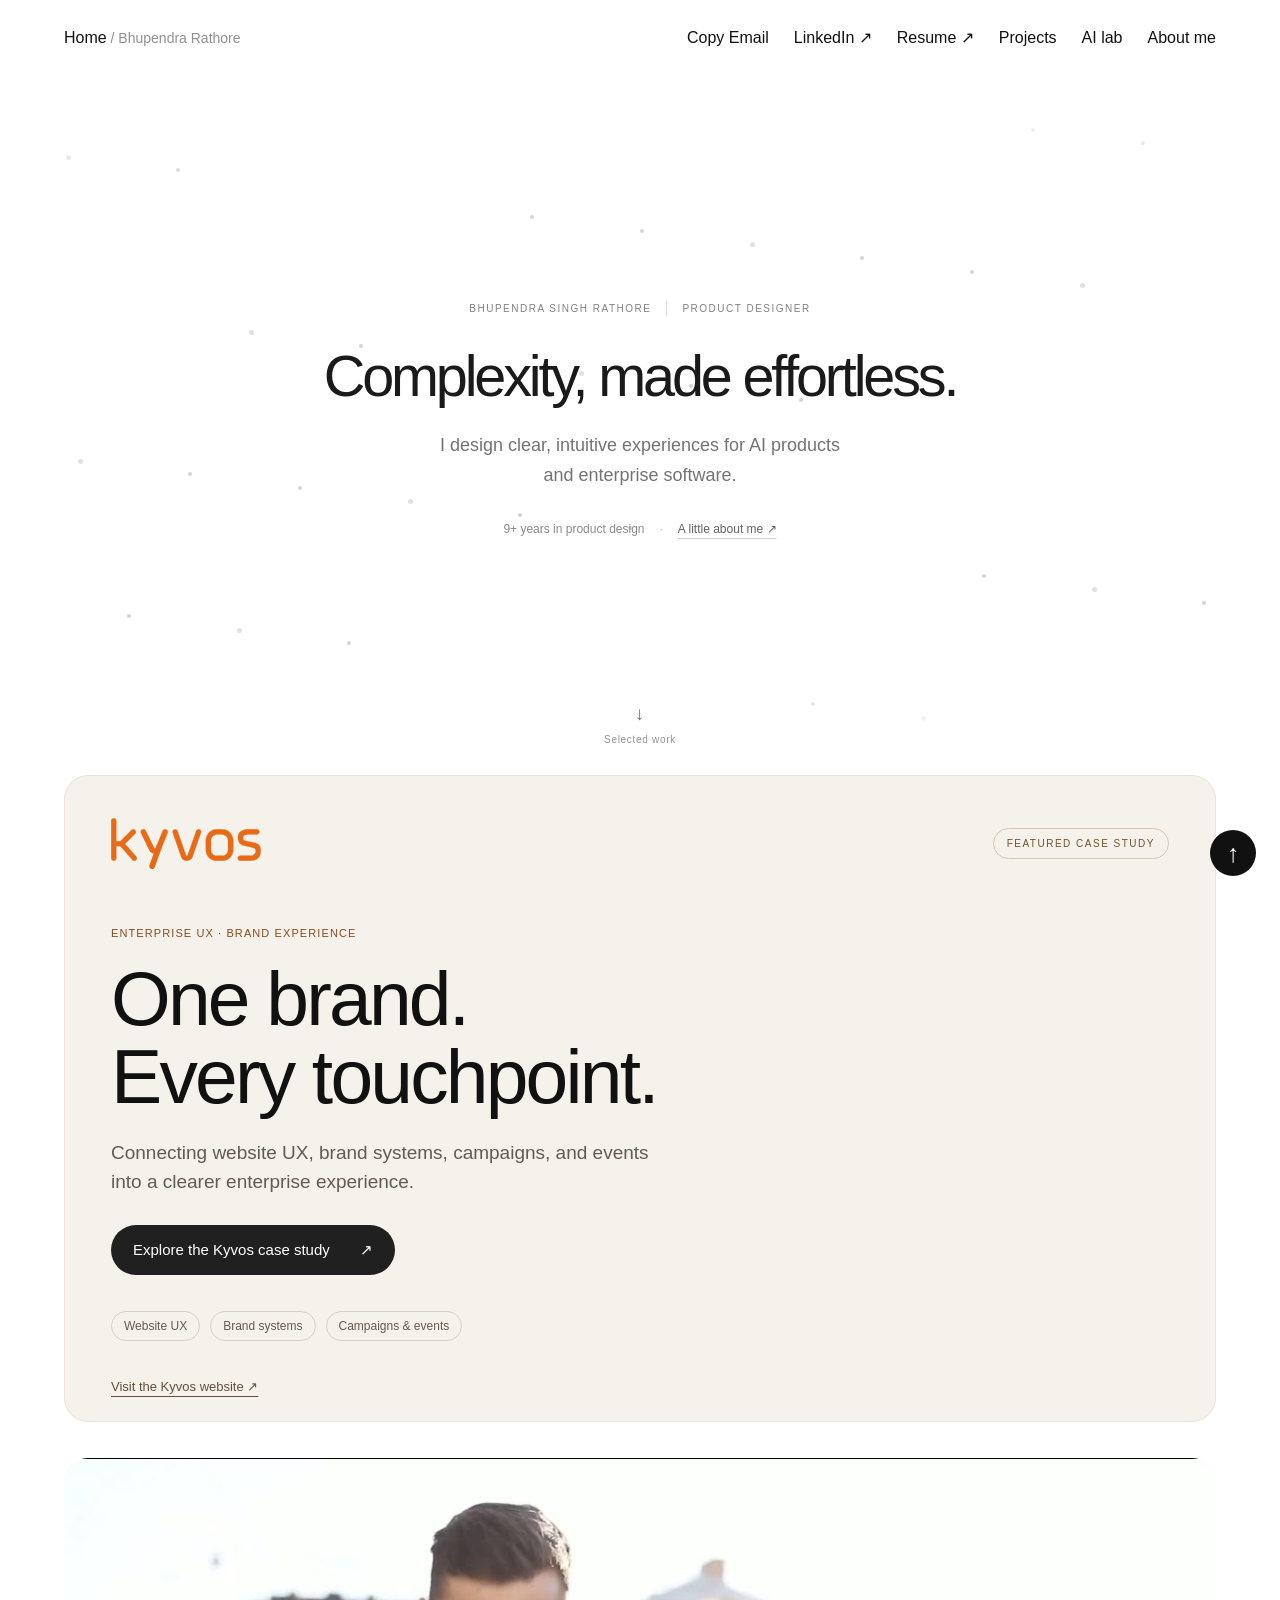
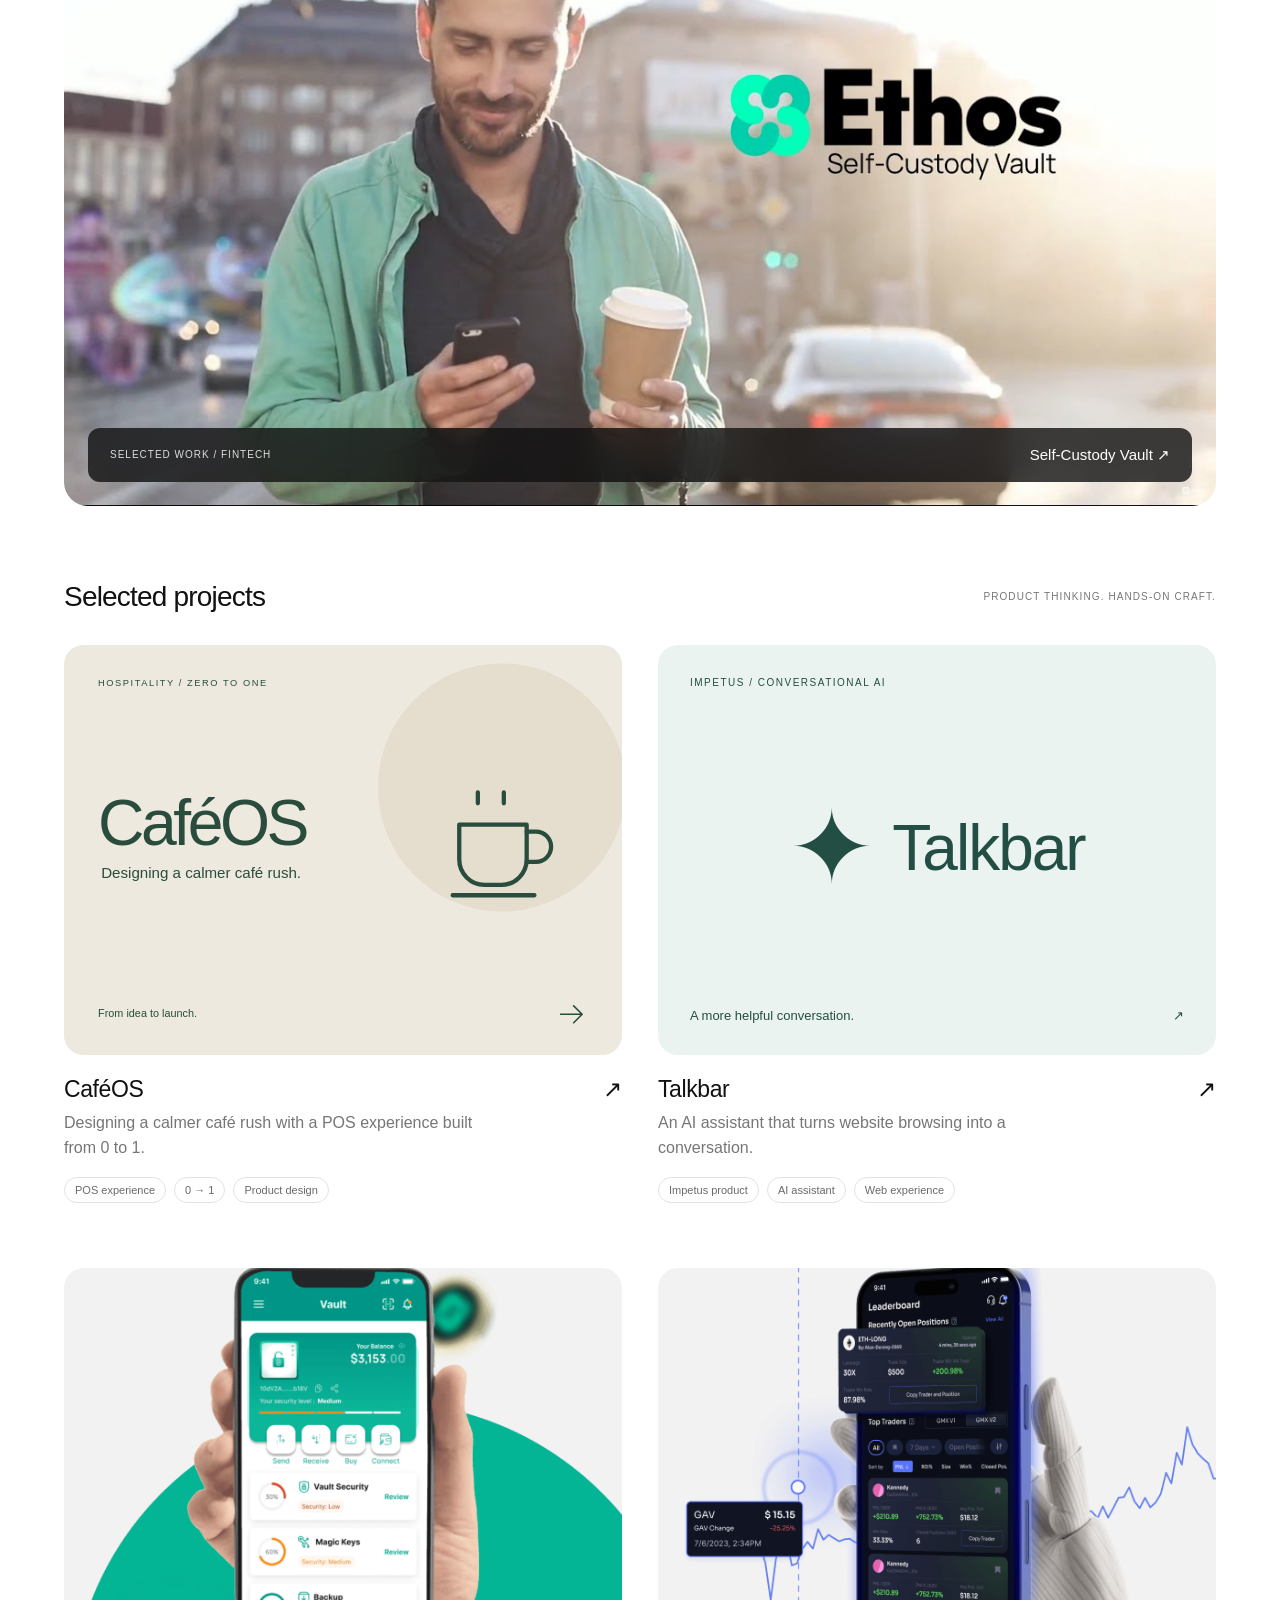
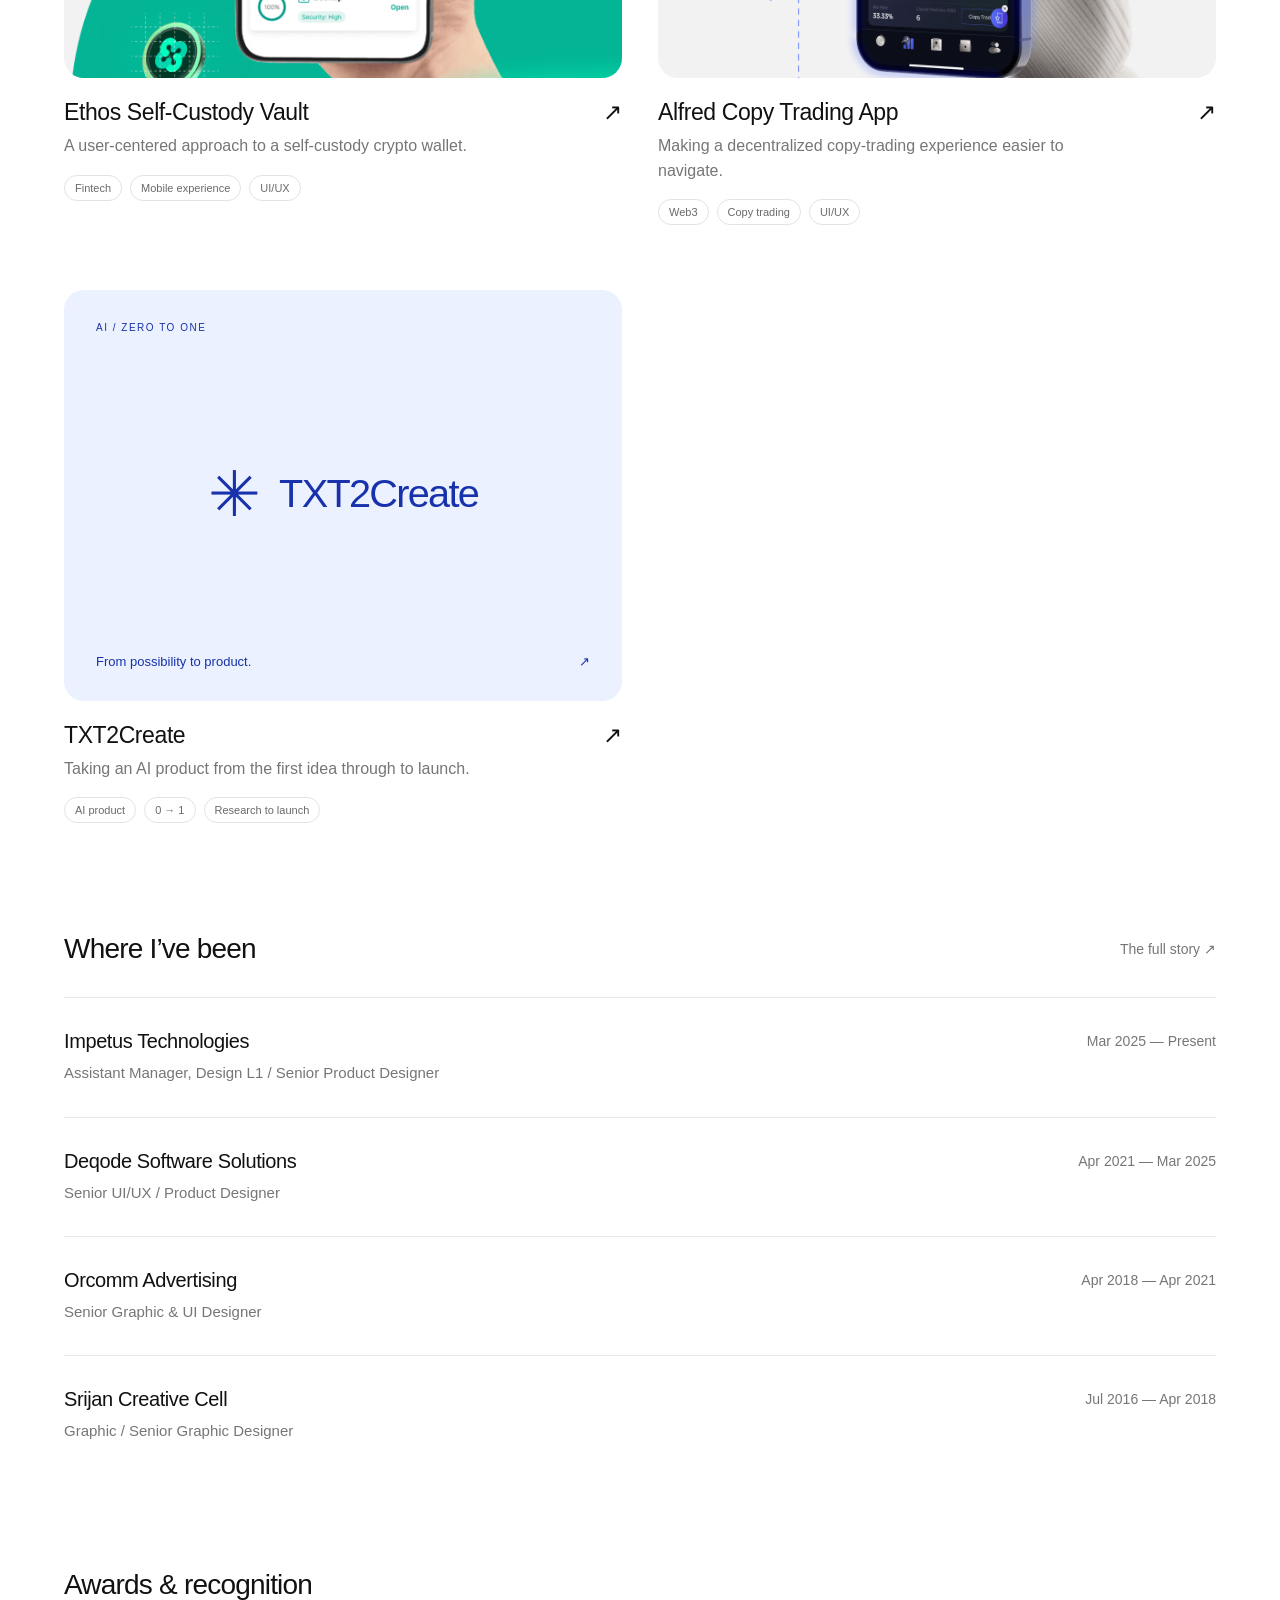
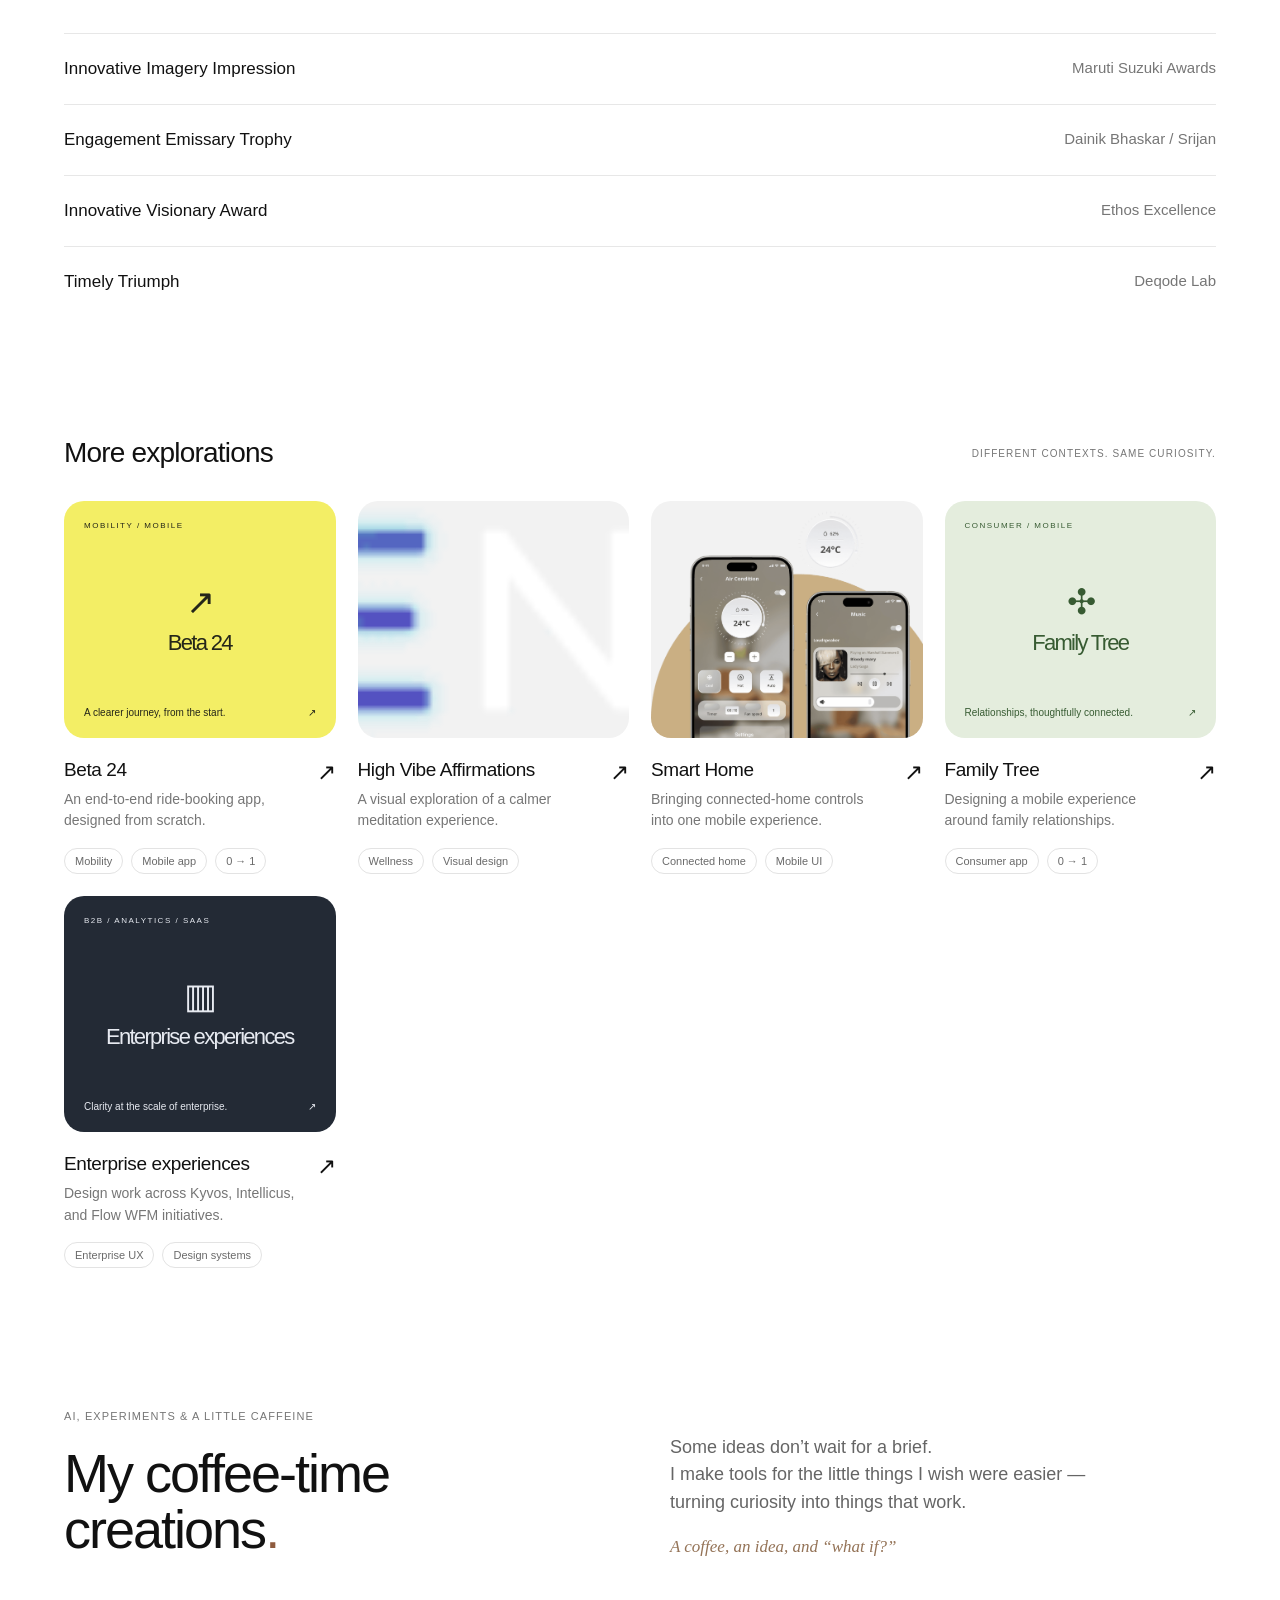
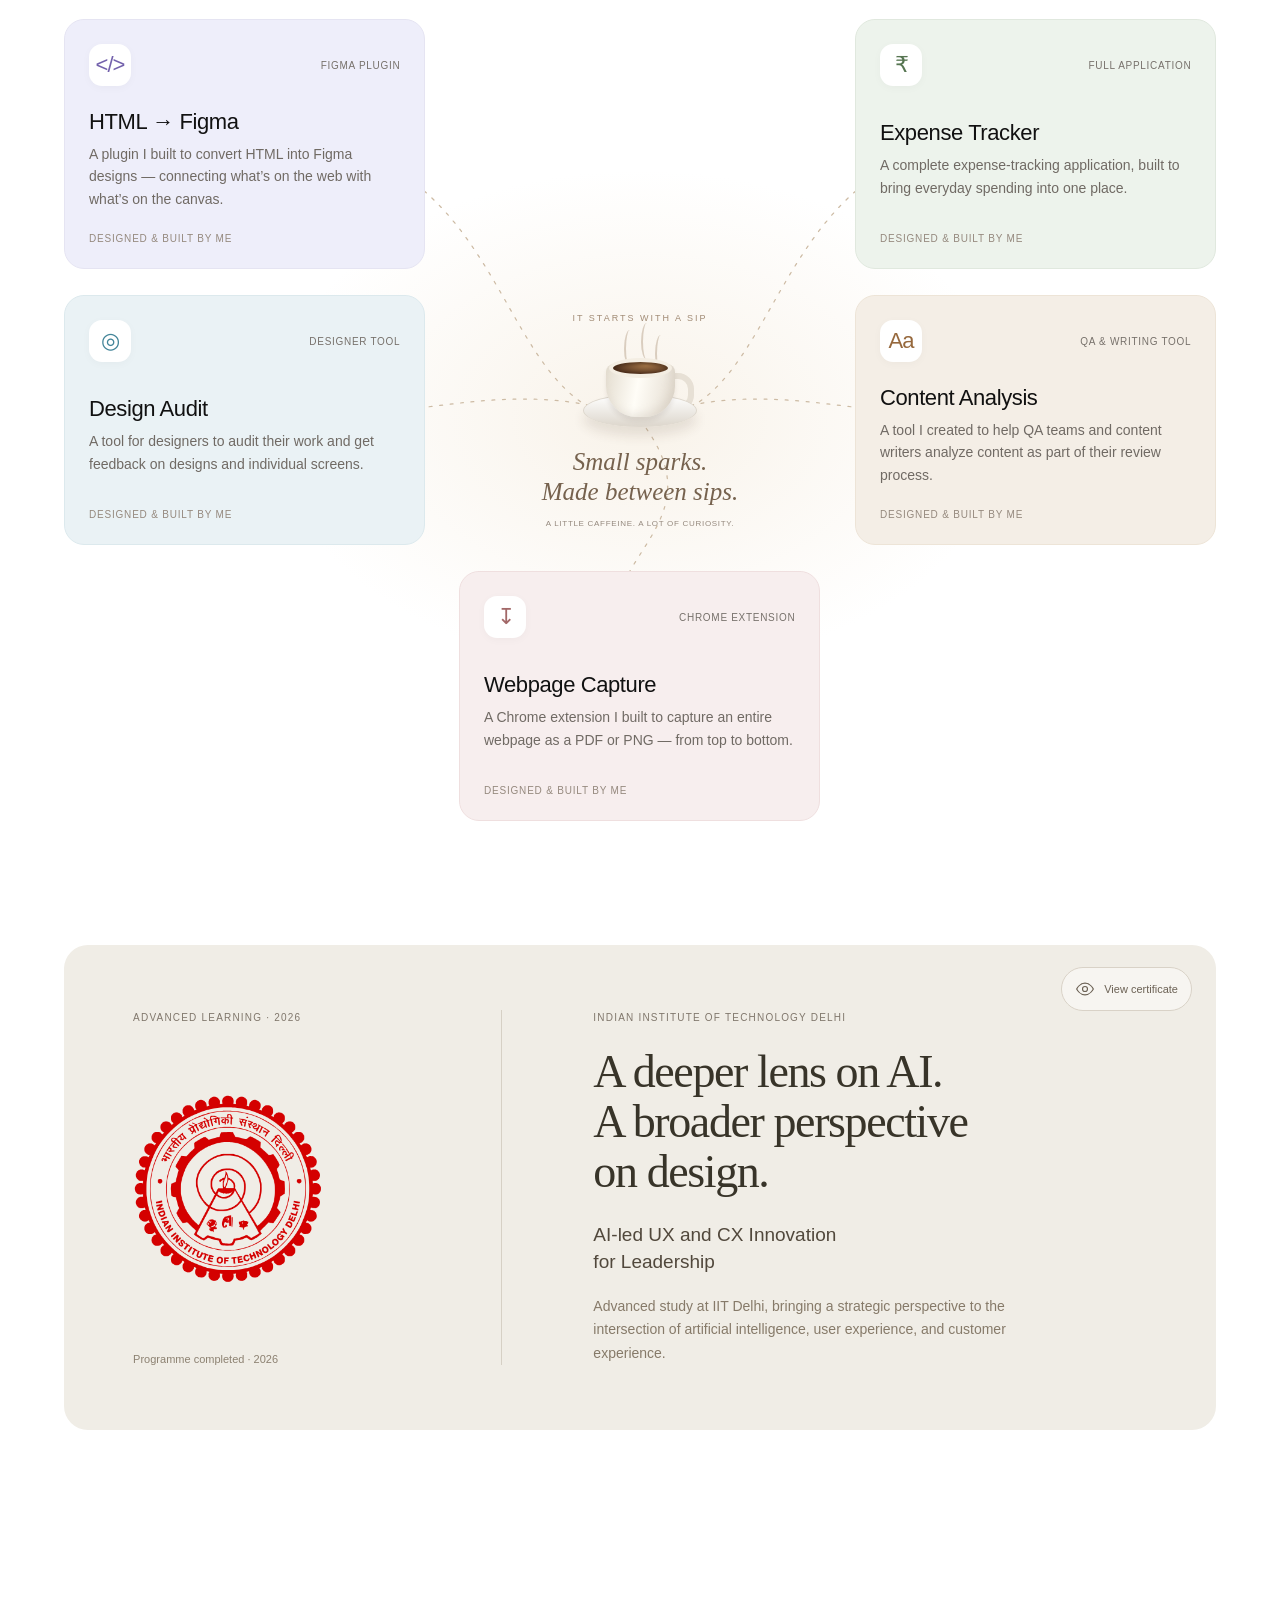
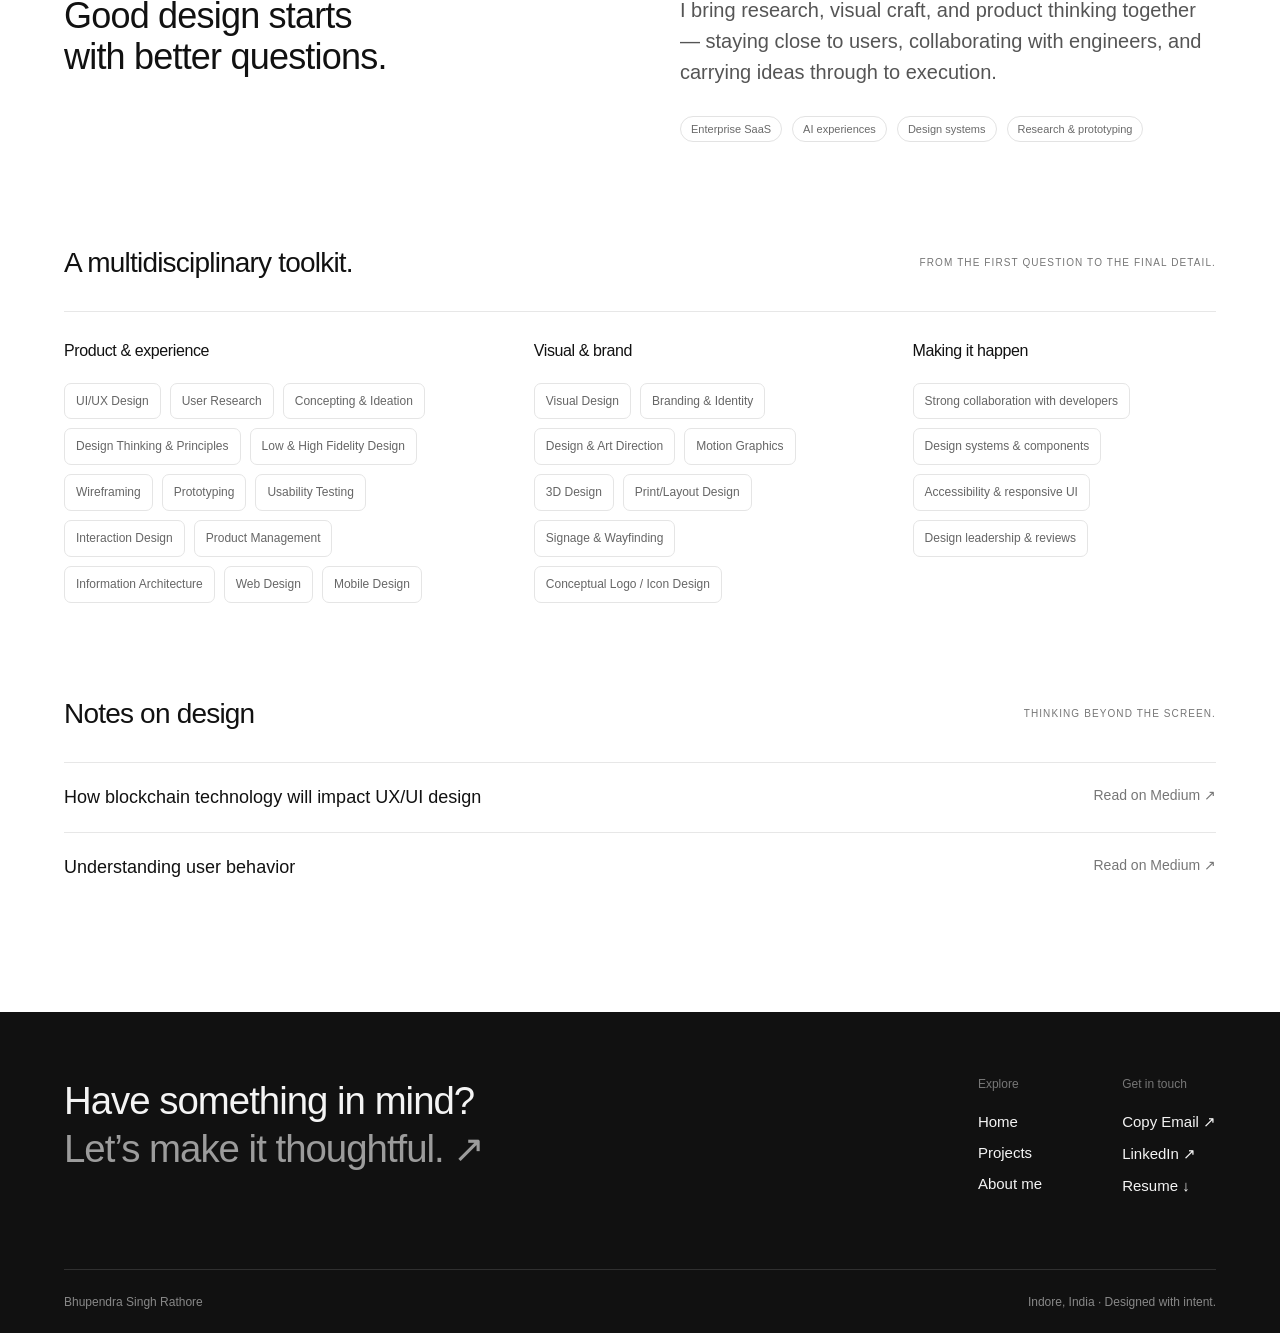
==== commit f113cb5d: "Add CaféOS POS case study to selected projects" ====
--- a/index.html
+++ b/index.html
@@ -10,7 +10,7 @@
 </section>
     <section id="selected-work" class="kyvos-feature" aria-labelledby="kyvos-title"><a class="kyvos-feature-main" href="projects-kyvos.html"><div class="kyvos-feature-top"><img src="assets-kyvos-logo.svg" alt="Kyvos" width="150" height="44"><span class="featured-label">FEATURED CASE STUDY</span></div><div class="kyvos-feature-content"><span class="eyebrow">ENTERPRISE UX · BRAND EXPERIENCE</span><h2 id="kyvos-title">One brand.<br>Every touchpoint.</h2><p>Connecting website UX, brand systems, campaigns, and events into a clearer enterprise experience.</p><span class="kyvos-cta">Explore the Kyvos case study <span aria-hidden="true">↗</span></span></div><div class="kyvos-feature-bottom"><span>Website UX</span><span>Brand systems</span><span>Campaigns &amp; events</span></div></a><a class="kyvos-live" href="https://www.kyvosinsights.com/" target="_blank" rel="noopener noreferrer">Visit the Kyvos website ↗</a></section><a class="showcase" href="projects-self-custody-vault.html" aria-label="Explore Self-Custody Vault"><img src="assets-ethos-header.png" alt="Ethos Self-Custody Vault — a person using a phone while holding a coffee" fetchpriority="high"><span class="showcase-label"><span>SELECTED WORK / FINTECH</span><span>Self-Custody Vault ↗</span></span></a>
 
-    <section id="case-studies"><div class="section-heading"><h2>Selected projects</h2><span>PRODUCT THINKING. HANDS-ON CRAFT.</span></div><div class="project-grid"><a class="project-card" href="projects-talkbar.html"><div class="card-art"><div class="type-art talkbar"><span class="art-eyebrow">IMPETUS / CONVERSATIONAL AI</span><div class="art-center"><span class="art-mark" aria-hidden="true">✦</span><span>Talkbar</span></div><span class="art-bottom">A more helpful conversation.<span aria-hidden="true">↗</span></span></div></div><div class="card-caption"><div><h3>Talkbar</h3><p>An AI assistant that turns website browsing into a conversation.</p></div><span class="card-arrow" aria-hidden="true">↗</span></div><div class="tags"><span>Impetus product</span><span>AI assistant</span><span>Web experience</span></div></a><a class="project-card" href="projects-self-custody-vault.html"><div class="card-art"><img src="assets-wallet.png" alt="Self-Custody Vault crypto wallet interface designs from Bhupendra’s portfolio" loading=lazy width="1440" height="1000"></div><div class="card-caption"><div><h3>Ethos Self-Custody Vault</h3><p>A user-centered approach to a self-custody crypto wallet.</p></div><span class="card-arrow" aria-hidden="true">↗</span></div><div class="tags"><span>Fintech</span><span>Mobile experience</span><span>UI/UX</span></div></a><a class="project-card" href="projects-alfred.html"><div class="card-art"><img src="assets-alfred.png" alt="Alfred decentralized investment and copy-trading application designs" loading=lazy width="1440" height="1000"></div><div class="card-caption"><div><h3>Alfred Copy Trading App</h3><p>Making a decentralized copy-trading experience easier to navigate.</p></div><span class="card-arrow" aria-hidden="true">↗</span></div><div class="tags"><span>Web3</span><span>Copy trading</span><span>UI/UX</span></div></a><a class="project-card" href="projects-txt2create.html"><div class="card-art"><div class="type-art txt2create"><span class="art-eyebrow">AI / ZERO TO ONE</span><div class="art-center"><span class="art-mark" aria-hidden="true">✳</span><span>TXT2Create</span></div><span class="art-bottom">From possibility to product.<span aria-hidden="true">↗</span></span></div></div><div class="card-caption"><div><h3>TXT2Create</h3><p>Taking an AI product from the first idea through to launch.</p></div><span class="card-arrow" aria-hidden="true">↗</span></div><div class="tags"><span>AI product</span><span>0 → 1</span><span>Research to launch</span></div></a></div></section>
+    <section id="case-studies"><div class="section-heading"><h2>Selected projects</h2><span>PRODUCT THINKING. HANDS-ON CRAFT.</span></div><div class="project-grid"><a class="project-card" href="https://cafeos-from-idea-to-launch.blitheelf66.chatgpt.site" target="_blank" rel="noopener noreferrer"><div class="card-art"><img src="assets-cafeos.svg" alt="CaféOS — designing a calmer café rush, from idea to launch" loading="lazy" width="1440" height="1060"></div><div class="card-caption"><div><h3>CaféOS</h3><p>Designing a calmer café rush with a POS experience built from 0 to 1.</p></div><span class="card-arrow" aria-hidden="true">↗</span></div><div class="tags"><span>POS experience</span><span>0 → 1</span><span>Product design</span></div></a><a class="project-card" href="projects-talkbar.html"><div class="card-art"><div class="type-art talkbar"><span class="art-eyebrow">IMPETUS / CONVERSATIONAL AI</span><div class="art-center"><span class="art-mark" aria-hidden="true">✦</span><span>Talkbar</span></div><span class="art-bottom">A more helpful conversation.<span aria-hidden="true">↗</span></span></div></div><div class="card-caption"><div><h3>Talkbar</h3><p>An AI assistant that turns website browsing into a conversation.</p></div><span class="card-arrow" aria-hidden="true">↗</span></div><div class="tags"><span>Impetus product</span><span>AI assistant</span><span>Web experience</span></div></a><a class="project-card" href="projects-self-custody-vault.html"><div class="card-art"><img src="assets-wallet.png" alt="Self-Custody Vault crypto wallet interface designs from Bhupendra’s portfolio" loading=lazy width="1440" height="1000"></div><div class="card-caption"><div><h3>Ethos Self-Custody Vault</h3><p>A user-centered approach to a self-custody crypto wallet.</p></div><span class="card-arrow" aria-hidden="true">↗</span></div><div class="tags"><span>Fintech</span><span>Mobile experience</span><span>UI/UX</span></div></a><a class="project-card" href="projects-alfred.html"><div class="card-art"><img src="assets-alfred.png" alt="Alfred decentralized investment and copy-trading application designs" loading=lazy width="1440" height="1000"></div><div class="card-caption"><div><h3>Alfred Copy Trading App</h3><p>Making a decentralized copy-trading experience easier to navigate.</p></div><span class="card-arrow" aria-hidden="true">↗</span></div><div class="tags"><span>Web3</span><span>Copy trading</span><span>UI/UX</span></div></a><a class="project-card" href="projects-txt2create.html"><div class="card-art"><div class="type-art txt2create"><span class="art-eyebrow">AI / ZERO TO ONE</span><div class="art-center"><span class="art-mark" aria-hidden="true">✳</span><span>TXT2Create</span></div><span class="art-bottom">From possibility to product.<span aria-hidden="true">↗</span></span></div></div><div class="card-caption"><div><h3>TXT2Create</h3><p>Taking an AI product from the first idea through to launch.</p></div><span class="card-arrow" aria-hidden="true">↗</span></div><div class="tags"><span>AI product</span><span>0 → 1</span><span>Research to launch</span></div></a></div></section>
     <section class="experience-section"><div class="section-heading"><h2>Where I’ve been</h2><a href="about-me.html#experience">The full story ↗</a></div><div class="experience-row"><div><h3>Impetus Technologies</h3><p>Assistant Manager, Design L1 / Senior Product Designer</p></div><span>Mar 2025 — Present</span></div><div class="experience-row"><div><h3>Deqode Software Solutions</h3><p>Senior UI/UX / Product Designer</p></div><span>Apr 2021 — Mar 2025</span></div><div class="experience-row"><div><h3>Orcomm Advertising</h3><p>Senior Graphic &amp; UI Designer</p></div><span>Apr 2018 — Apr 2021</span></div><div class="experience-row"><div><h3>Srijan Creative Cell</h3><p>Graphic / Senior Graphic Designer</p></div><span>Jul 2016 — Apr 2018</span></div></section>
     <section class="recognition"><div class="section-heading"><h2>Awards & recognition</h2></div><div class="recognition-row"><span>Innovative Imagery Impression</span><span>Maruti Suzuki Awards</span></div><div class="recognition-row"><span>Engagement Emissary Trophy</span><span>Dainik Bhaskar / Srijan</span></div><div class="recognition-row"><span>Innovative Visionary Award</span><span>Ethos Excellence</span></div><div class="recognition-row"><span>Timely Triumph</span><span>Deqode Lab</span></div></section>
     <section class="other-work"><div class="section-heading"><h2>More explorations</h2><span>DIFFERENT CONTEXTS. SAME CURIOSITY.</span></div><div class="small-project-grid"><a class="project-card" href="projects-beta-24.html"><div class="card-art"><div class="type-art beta-24"><span class="art-eyebrow">MOBILITY / MOBILE</span><div class="art-center"><span class="art-mark" aria-hidden="true">↗</span><span>Beta 24</span></div><span class="art-bottom">A clearer journey, from the start.<span aria-hidden="true">↗</span></span></div></div><div class="card-caption"><div><h3>Beta 24</h3><p>An end-to-end ride-booking app, designed from scratch.</p></div><span class="card-arrow" aria-hidden="true">↗</span></div><div class="tags"><span>Mobility</span><span>Mobile app</span><span>0 → 1</span></div></a><a class="project-card" href="projects-meditation.html"><div class="card-art"><img src="assets-meditation.png" alt="High Vibe Affirmations meditation application interface designs" loading=lazy width="1440" height="1000"></div><div class="card-caption"><div><h3>High Vibe Affirmations</h3><p>A visual exploration of a calmer meditation experience.</p></div><span class="card-arrow" aria-hidden="true">↗</span></div><div class="tags"><span>Wellness</span><span>Visual design</span></div></a><a class="project-card" href="projects-smart-home.html"><div class="card-art"><img src="assets-smart-home.png" alt="Smart Home application interface designs from Bhupendra’s portfolio" loading=lazy width="1440" height="1000"></div><div class="card-caption"><div><h3>Smart Home</h3><p>Bringing connected-home controls into one mobile experience.</p></div><span class="card-arrow" aria-hidden="true">↗</span></div><div class="tags"><span>Connected home</span><span>Mobile UI</span></div></a><a class="project-card" href="projects-family-tree.html"><div class="card-art"><div class="type-art family-tree"><span class="art-eyebrow">CONSUMER / MOBILE</span><div class="art-center"><span class="art-mark" aria-hidden="true">✣</span><span>Family Tree</span></div><span class="art-bottom">Relationships, thoughtfully connected.<span aria-hidden="true">↗</span></span></div></div><div class="card-caption"><div><h3>Family Tree</h3><p>Designing a mobile experience around family relationships.</p></div><span class="card-arrow" aria-hidden="true">↗</span></div><div class="tags"><span>Consumer app</span><span>0 → 1</span></div></a><a class="project-card" href="projects-enterprise.html"><div class="card-art"><div class="type-art enterprise"><span class="art-eyebrow">B2B / ANALYTICS / SAAS</span><div class="art-center"><span class="art-mark" aria-hidden="true">▥</span><span>Enterprise experiences</span></div><span class="art-bottom">Clarity at the scale of enterprise.<span aria-hidden="true">↗</span></span></div></div><div class="card-caption"><div><h3>Enterprise experiences</h3><p>Design work across Kyvos, Intellicus, and Flow WFM initiatives.</p></div><span class="card-arrow" aria-hidden="true">↗</span></div><div class="tags"><span>Enterprise UX</span><span>Design systems</span></div></a></div></section>
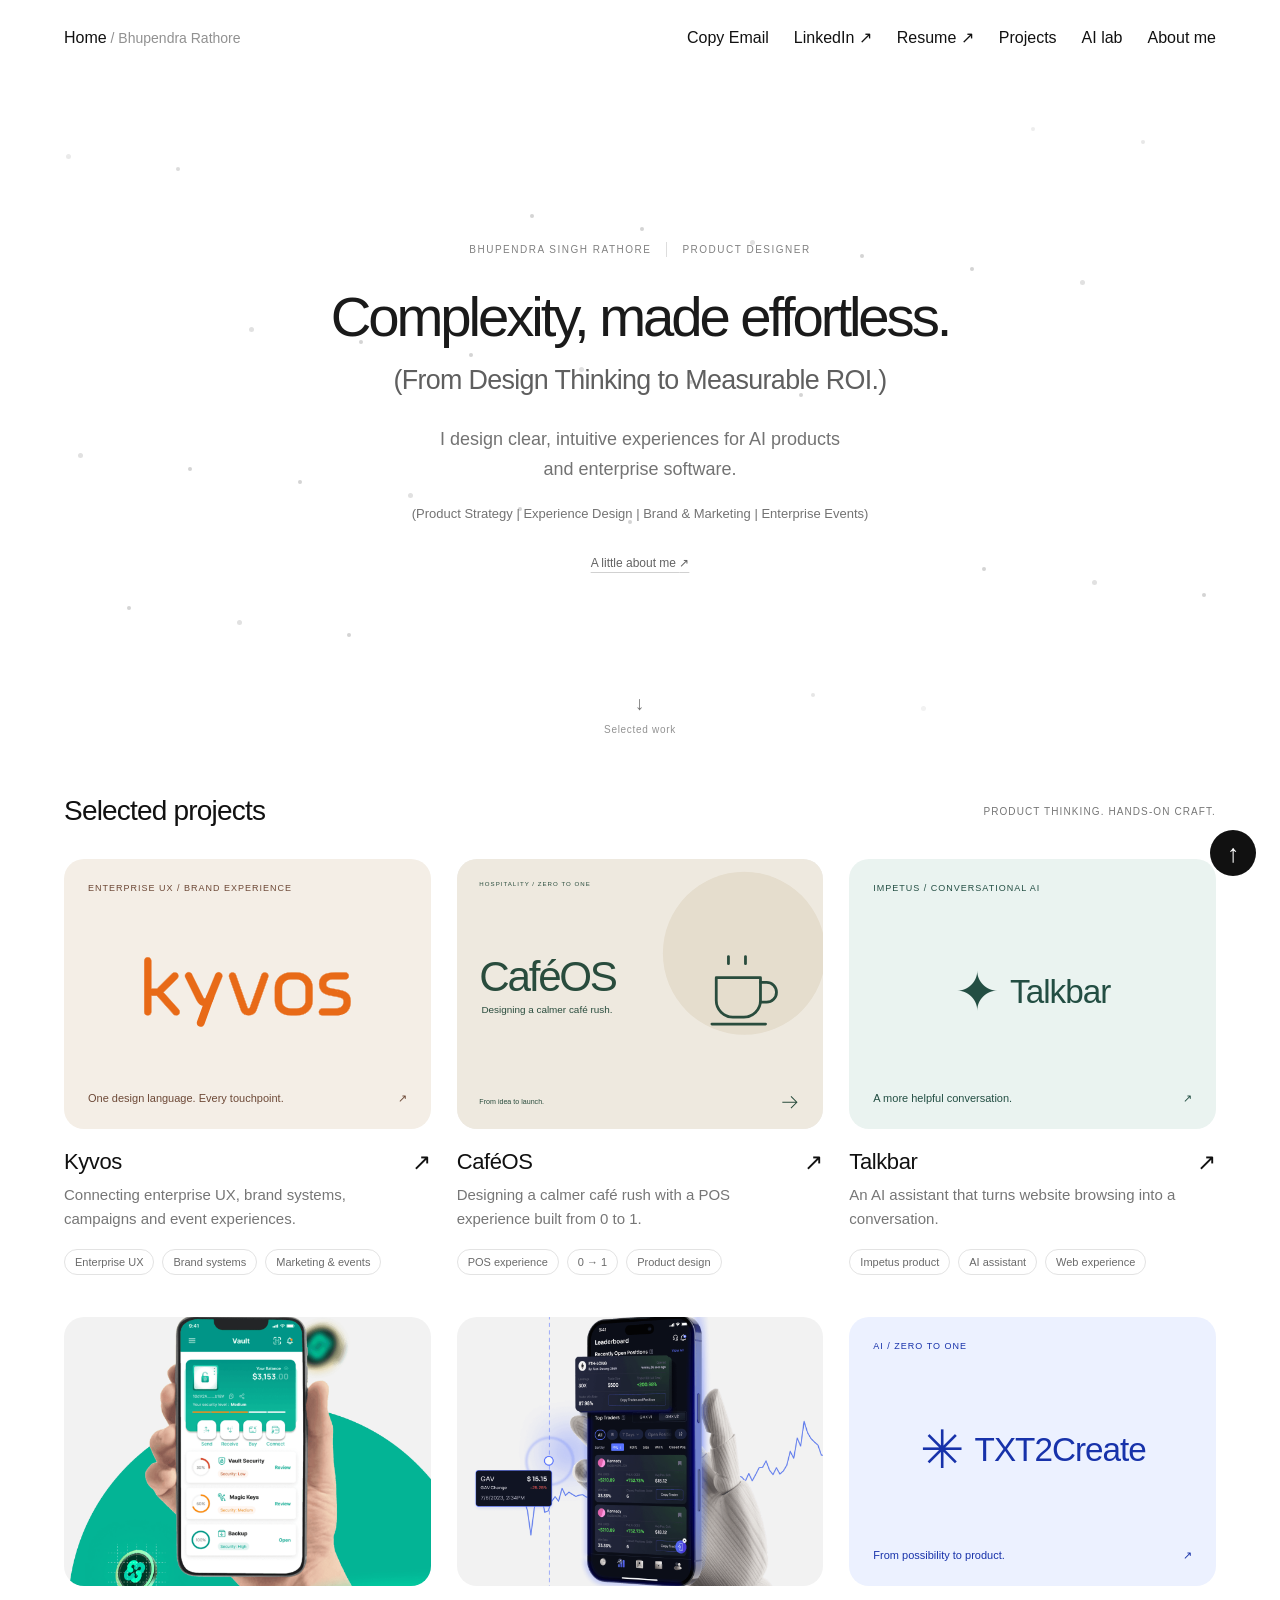
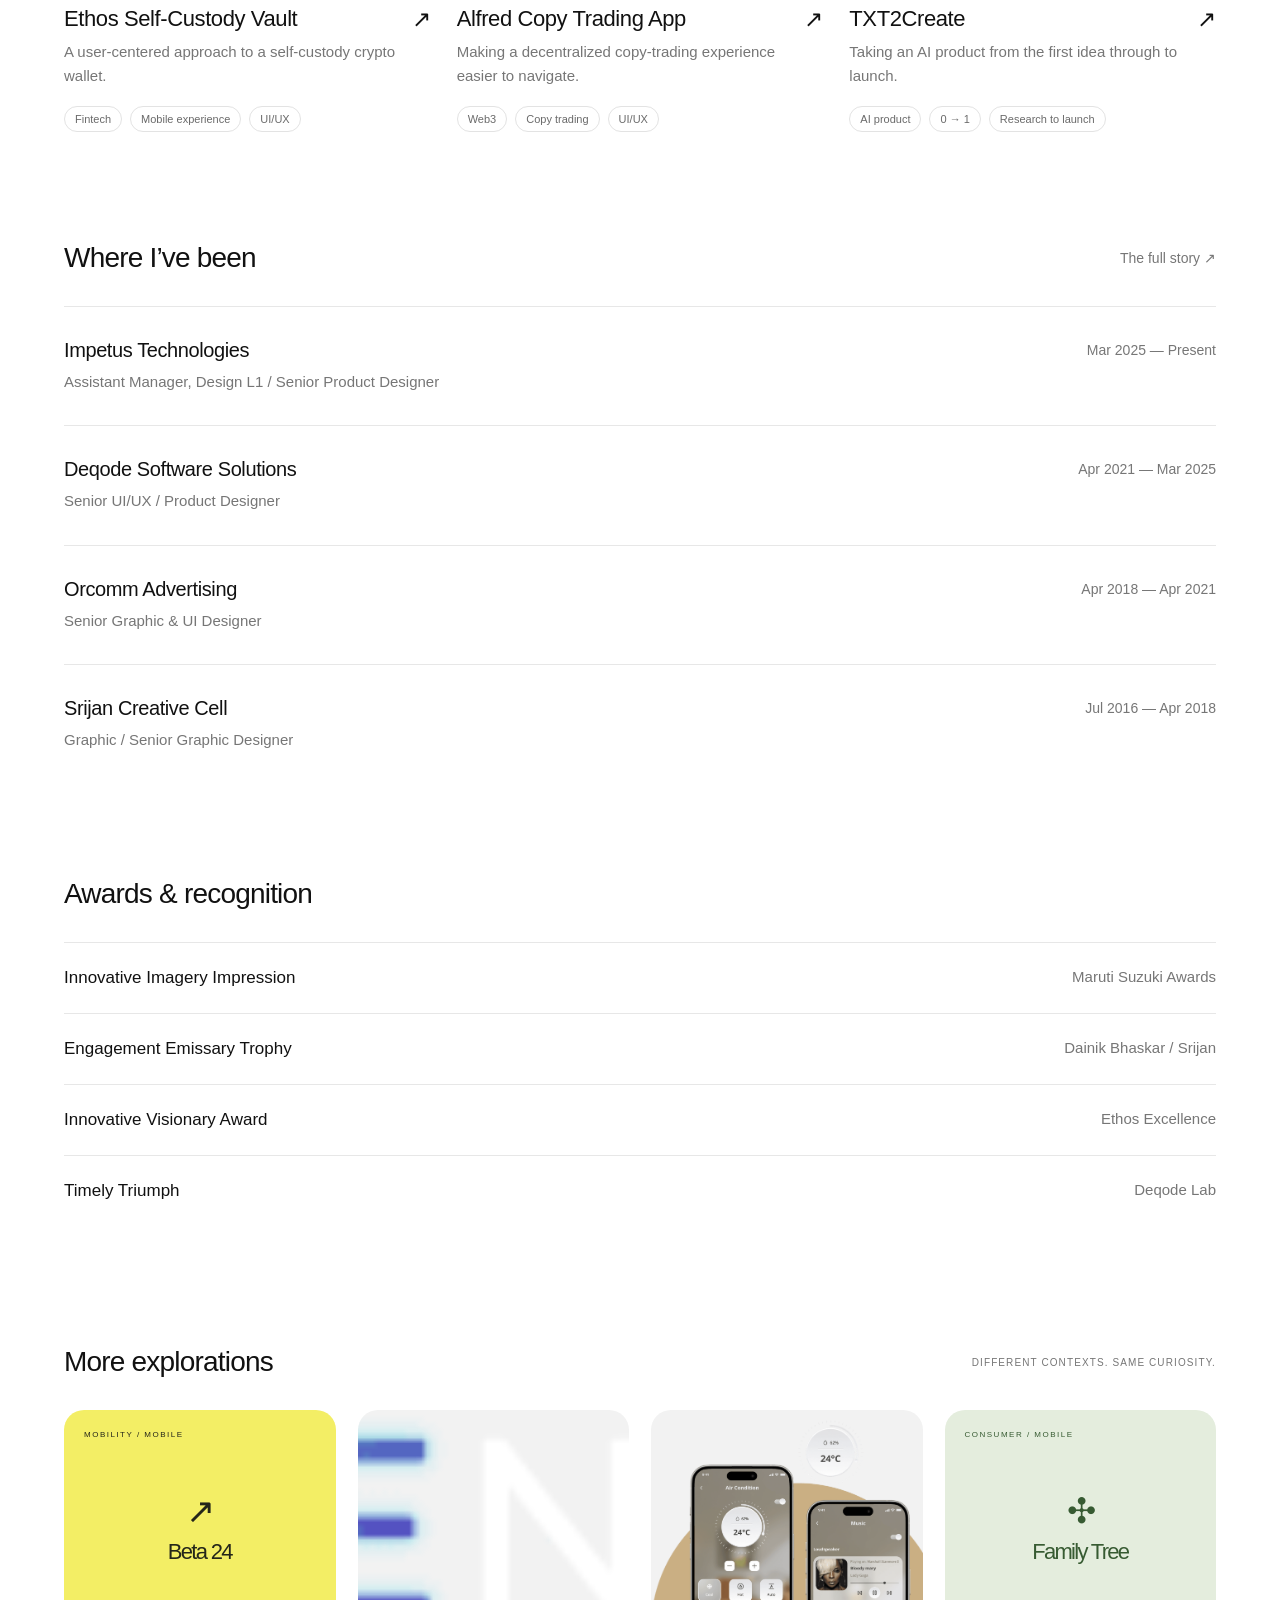
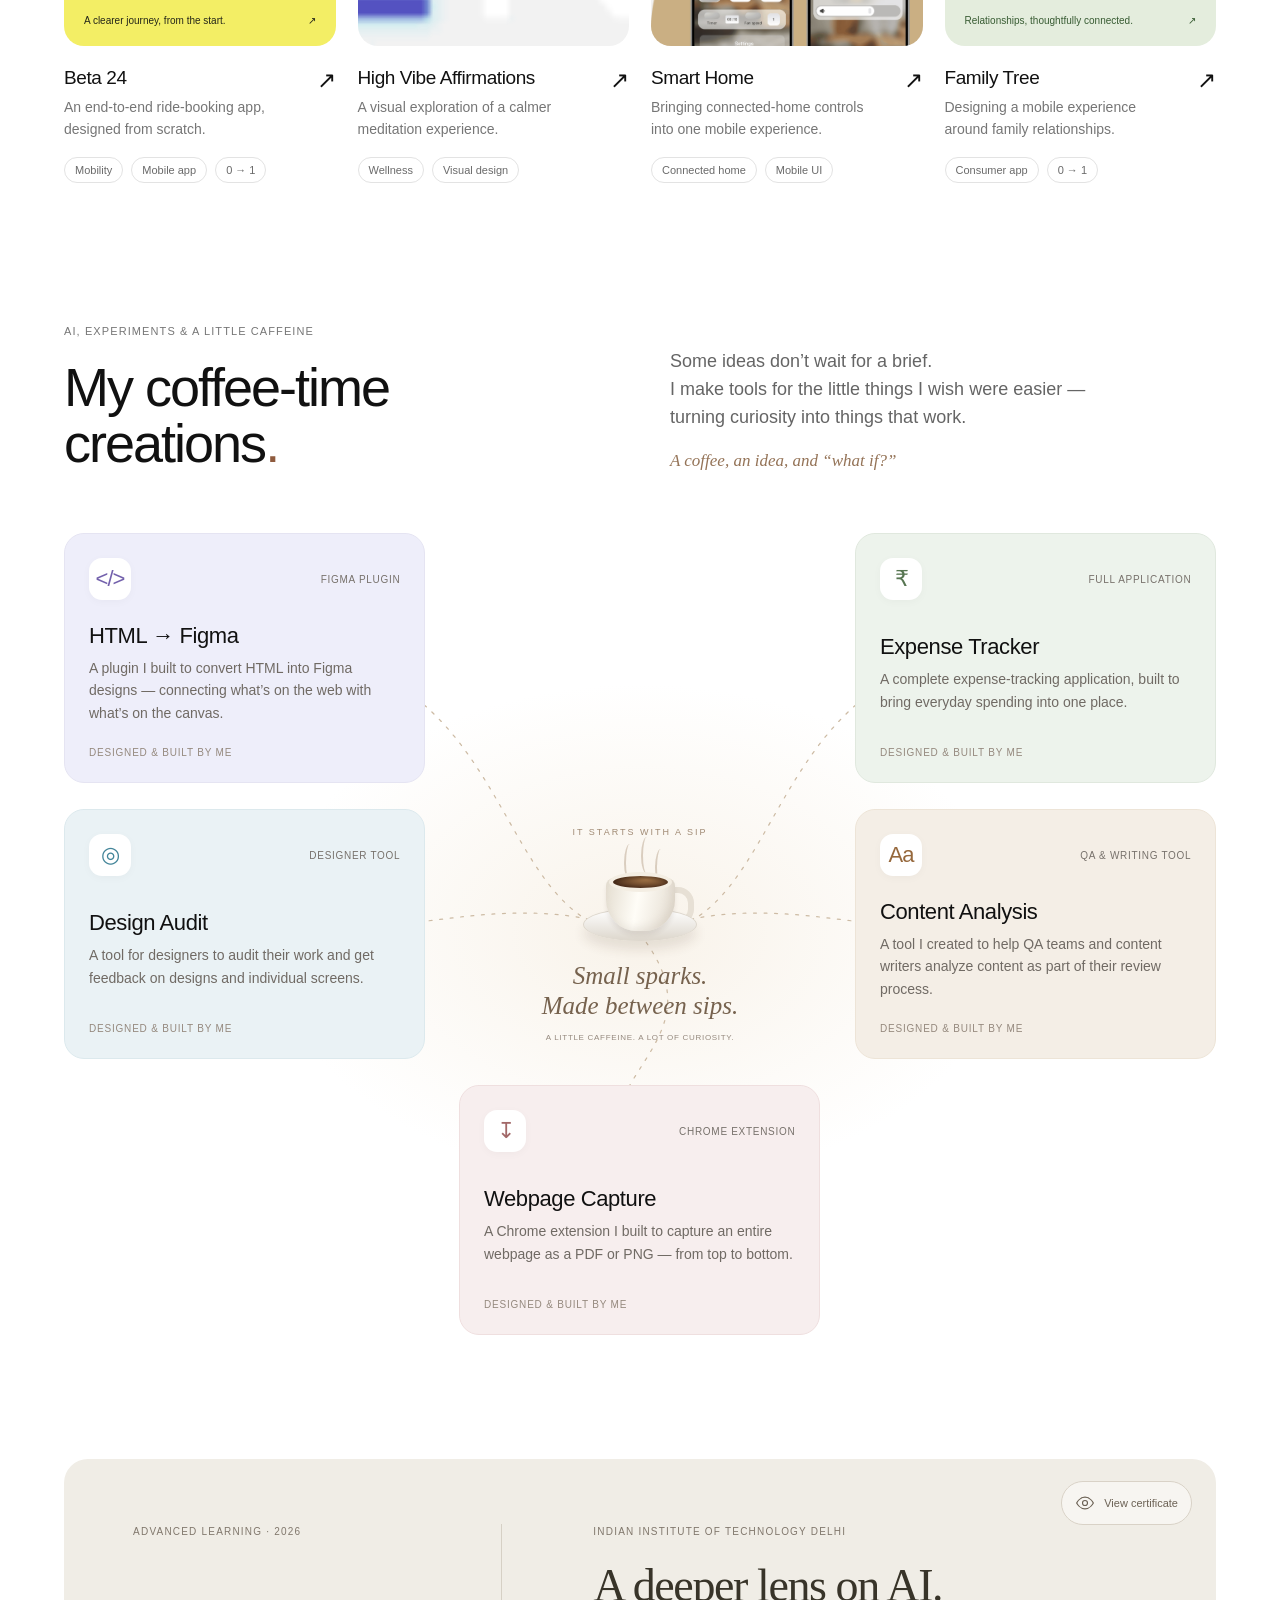
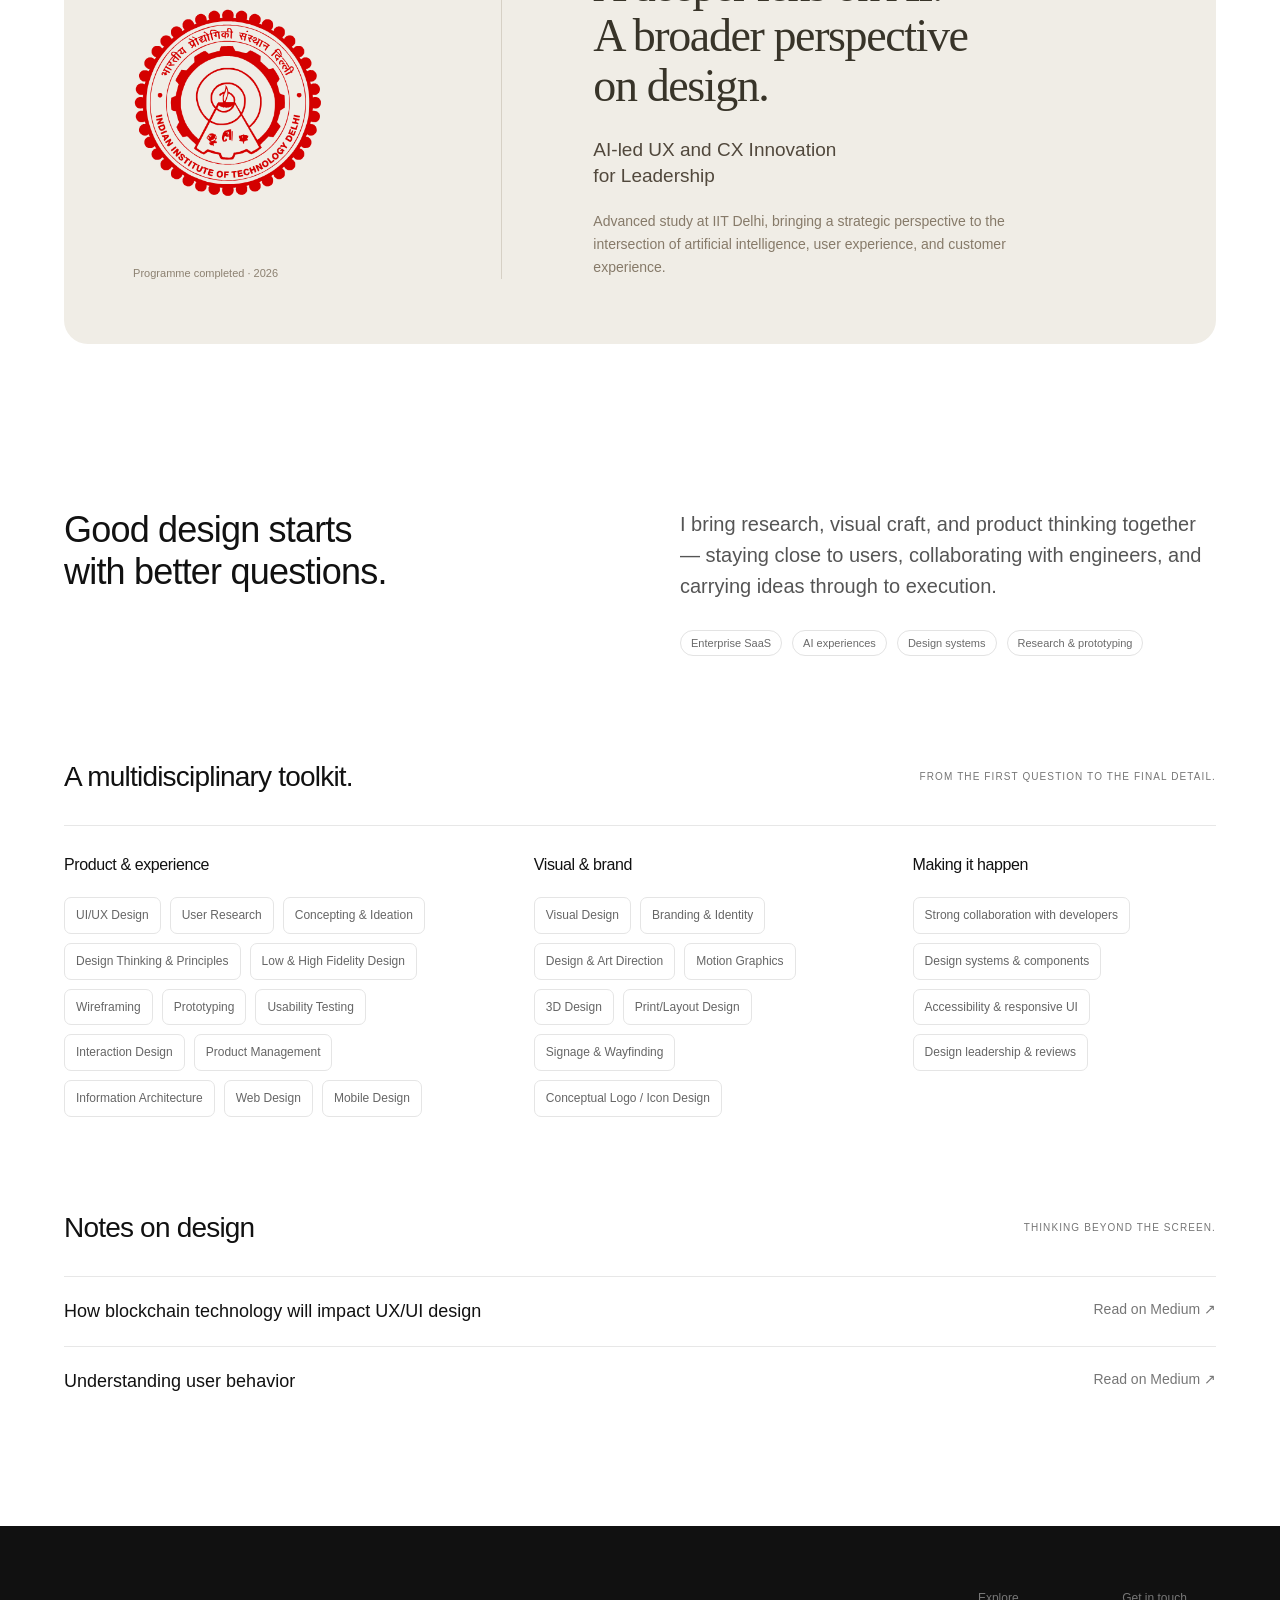
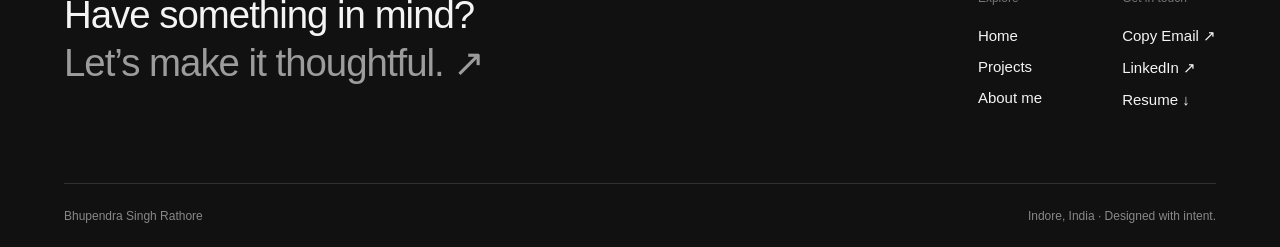
==== commit ba6724d7: "Restructure portfolio cards and add short Kyvos case study" ====
--- a/index.html
+++ b/index.html
@@ -1,19 +1,19 @@
-<!doctype html><html lang="en"><head><meta charset="utf-8"><meta name="viewport" content="width=device-width, initial-scale=1"><title>Product Designer — Bhupendra Singh Rathore</title><meta name="description" content="Senior UI/UX and product designer based in Indore, India. Enterprise SaaS, AI-powered products, and thoughtful digital experiences."><meta name="theme-color" content="#ffffff"><link rel="icon" href="favicon.svg" type="image/svg+xml"><link rel="stylesheet" href="local.css?v=20261025all"><script src="local.js?v=20261025all" defer></script></head>
-    <body><a class="skip-link" href="#main">Skip to content</a><header class="site-header"><a href="index.html" aria-label="Bhupendra Rathore home">Home<span class="nav-name"> / Bhupendra Rathore</span></a><nav aria-label="Main navigation"><button class="nav-email" data-copy-email>Copy Email</button><a class="desktop-link" href="https://www.linkedin.com/in/bhupendra-rathore-b4b64588/" target="_blank" rel="noopener noreferrer">LinkedIn ↗</a><a class="desktop-link" href="Bhupendra_Rathore_Resume.pdf" target="_blank">Resume ↗</a><a href="index.html#case-studies">Projects</a><a href="index.html#ai-lab">AI lab</a><a href="about-me.html">About me</a></nav></header>
+<!doctype html><html lang="en"><head><meta charset="utf-8"><meta name="viewport" content="width=device-width, initial-scale=1"><title>Product Designer — Bhupendra Singh Rathore</title><meta name="description" content="Senior UI/UX and product designer based in Indore, India. Enterprise SaaS, AI-powered products, and thoughtful digital experiences."><meta name="theme-color" content="#ffffff"><link rel="icon" href="favicon.svg" type="image/svg+xml"><link rel="stylesheet" href="local.css?v=20261103gallery"><script src="local.js?v=20261025all" defer></script></head>
+    <body class="home-gallery"><a class="skip-link" href="#main">Skip to content</a><header class="site-header"><a href="index.html" aria-label="Bhupendra Rathore home">Home<span class="nav-name"> / Bhupendra Rathore</span></a><nav aria-label="Main navigation"><button class="nav-email" data-copy-email>Copy Email</button><a class="desktop-link" href="https://www.linkedin.com/in/bhupendra-rathore-b4b64588/" target="_blank" rel="noopener noreferrer">LinkedIn ↗</a><a class="desktop-link" href="Bhupendra_Rathore_Resume.pdf" target="_blank">Resume ↗</a><a href="index.html#case-studies">Projects</a><a href="index.html#ai-lab">AI lab</a><a href="about-me.html">About me</a></nav></header>
     <main id="main"><section class="hero minimal-hero" aria-labelledby="hero-title">
 <div class="hero-particles" aria-hidden="true"></div>
 <div class="hero-copy"><div class="eyebrow">BHUPENDRA SINGH RATHORE <span>PRODUCT DESIGNER</span></div>
-<h1 id="hero-title">Complexity, made effortless.</h1>
-<p class="hero-description">I design clear, intuitive experiences for AI products<br class="hero-desktop-break"> and enterprise software.</p><div class="hero-context"><span>9+ years in product design</span><span class="hero-context-dot" aria-hidden="true">·</span><a href="about-me.html">A little about me <span aria-hidden="true">↗</span></a></div>
+<h1 id="hero-title">Complexity, made effortless.<span class="hero-outcome">(From Design Thinking to Measurable ROI.)</span></h1>
+<p class="hero-description">I design clear, intuitive experiences for AI products<br class="hero-desktop-break"> and enterprise software.</p><p class="hero-specialties">(Product Strategy | Experience Design | Brand &amp; Marketing | Enterprise Events)</p><div class="hero-context"><a href="about-me.html">A little about me <span aria-hidden="true">↗</span></a></div>
 </div>
-<a class="hero-scroll" href="#selected-work" aria-label="Scroll to selected work"><span aria-hidden="true">↓</span> Selected work</a>
+<a class="hero-scroll" href="#case-studies" aria-label="Scroll to selected work"><span aria-hidden="true">↓</span> Selected work</a>
 </section>
-    <section id="selected-work" class="kyvos-feature" aria-labelledby="kyvos-title"><a class="kyvos-feature-main" href="projects-kyvos.html"><div class="kyvos-feature-top"><img src="assets-kyvos-logo.svg" alt="Kyvos" width="150" height="44"><span class="featured-label">FEATURED CASE STUDY</span></div><div class="kyvos-feature-content"><span class="eyebrow">ENTERPRISE UX · BRAND EXPERIENCE</span><h2 id="kyvos-title">One brand.<br>Every touchpoint.</h2><p>Connecting website UX, brand systems, campaigns, and events into a clearer enterprise experience.</p><span class="kyvos-cta">Explore the Kyvos case study <span aria-hidden="true">↗</span></span></div><div class="kyvos-feature-bottom"><span>Website UX</span><span>Brand systems</span><span>Campaigns &amp; events</span></div></a><a class="kyvos-live" href="https://www.kyvosinsights.com/" target="_blank" rel="noopener noreferrer">Visit the Kyvos website ↗</a></section><a class="showcase" href="projects-self-custody-vault.html" aria-label="Explore Self-Custody Vault"><img src="assets-ethos-header.png" alt="Ethos Self-Custody Vault — a person using a phone while holding a coffee" fetchpriority="high"><span class="showcase-label"><span>SELECTED WORK / FINTECH</span><span>Self-Custody Vault ↗</span></span></a>
+    
 
-    <section id="case-studies"><div class="section-heading"><h2>Selected projects</h2><span>PRODUCT THINKING. HANDS-ON CRAFT.</span></div><div class="project-grid"><a class="project-card" href="https://cafeos-from-idea-to-launch.blitheelf66.chatgpt.site" target="_blank" rel="noopener noreferrer"><div class="card-art"><img src="assets-cafeos.svg" alt="CaféOS — designing a calmer café rush, from idea to launch" loading="lazy" width="1440" height="1060"></div><div class="card-caption"><div><h3>CaféOS</h3><p>Designing a calmer café rush with a POS experience built from 0 to 1.</p></div><span class="card-arrow" aria-hidden="true">↗</span></div><div class="tags"><span>POS experience</span><span>0 → 1</span><span>Product design</span></div></a><a class="project-card" href="projects-talkbar.html"><div class="card-art"><div class="type-art talkbar"><span class="art-eyebrow">IMPETUS / CONVERSATIONAL AI</span><div class="art-center"><span class="art-mark" aria-hidden="true">✦</span><span>Talkbar</span></div><span class="art-bottom">A more helpful conversation.<span aria-hidden="true">↗</span></span></div></div><div class="card-caption"><div><h3>Talkbar</h3><p>An AI assistant that turns website browsing into a conversation.</p></div><span class="card-arrow" aria-hidden="true">↗</span></div><div class="tags"><span>Impetus product</span><span>AI assistant</span><span>Web experience</span></div></a><a class="project-card" href="projects-self-custody-vault.html"><div class="card-art"><img src="assets-wallet.png" alt="Self-Custody Vault crypto wallet interface designs from Bhupendra’s portfolio" loading=lazy width="1440" height="1000"></div><div class="card-caption"><div><h3>Ethos Self-Custody Vault</h3><p>A user-centered approach to a self-custody crypto wallet.</p></div><span class="card-arrow" aria-hidden="true">↗</span></div><div class="tags"><span>Fintech</span><span>Mobile experience</span><span>UI/UX</span></div></a><a class="project-card" href="projects-alfred.html"><div class="card-art"><img src="assets-alfred.png" alt="Alfred decentralized investment and copy-trading application designs" loading=lazy width="1440" height="1000"></div><div class="card-caption"><div><h3>Alfred Copy Trading App</h3><p>Making a decentralized copy-trading experience easier to navigate.</p></div><span class="card-arrow" aria-hidden="true">↗</span></div><div class="tags"><span>Web3</span><span>Copy trading</span><span>UI/UX</span></div></a><a class="project-card" href="projects-txt2create.html"><div class="card-art"><div class="type-art txt2create"><span class="art-eyebrow">AI / ZERO TO ONE</span><div class="art-center"><span class="art-mark" aria-hidden="true">✳</span><span>TXT2Create</span></div><span class="art-bottom">From possibility to product.<span aria-hidden="true">↗</span></span></div></div><div class="card-caption"><div><h3>TXT2Create</h3><p>Taking an AI product from the first idea through to launch.</p></div><span class="card-arrow" aria-hidden="true">↗</span></div><div class="tags"><span>AI product</span><span>0 → 1</span><span>Research to launch</span></div></a></div></section>
+    <section id="case-studies"><div class="section-heading"><h2>Selected projects</h2><span>PRODUCT THINKING. HANDS-ON CRAFT.</span></div><div class="project-grid"><a class="project-card" href="projects-kyvos-summary.html"><div class="card-art"><div class="type-art kyvos-card"><span class="art-eyebrow">ENTERPRISE UX / BRAND EXPERIENCE</span><div class="art-center"><img src="assets-kyvos-logo.svg" alt="Kyvos" width="180" height="53"></div><span class="art-bottom">One design language. Every touchpoint.<span aria-hidden="true">↗</span></span></div></div><div class="card-caption"><div><h3>Kyvos</h3><p>Connecting enterprise UX, brand systems, campaigns and event experiences.</p></div><span class="card-arrow" aria-hidden="true">↗</span></div><div class="tags"><span>Enterprise UX</span><span>Brand systems</span><span>Marketing &amp; events</span></div></a><a class="project-card" href="https://cafeos-from-idea-to-launch.blitheelf66.chatgpt.site" target="_blank" rel="noopener noreferrer"><div class="card-art"><img src="assets-cafeos.svg" alt="CaféOS — designing a calmer café rush, from idea to launch" loading="lazy" width="1440" height="1060"></div><div class="card-caption"><div><h3>CaféOS</h3><p>Designing a calmer café rush with a POS experience built from 0 to 1.</p></div><span class="card-arrow" aria-hidden="true">↗</span></div><div class="tags"><span>POS experience</span><span>0 → 1</span><span>Product design</span></div></a><a class="project-card" href="projects-talkbar.html"><div class="card-art"><div class="type-art talkbar"><span class="art-eyebrow">IMPETUS / CONVERSATIONAL AI</span><div class="art-center"><span class="art-mark" aria-hidden="true">✦</span><span>Talkbar</span></div><span class="art-bottom">A more helpful conversation.<span aria-hidden="true">↗</span></span></div></div><div class="card-caption"><div><h3>Talkbar</h3><p>An AI assistant that turns website browsing into a conversation.</p></div><span class="card-arrow" aria-hidden="true">↗</span></div><div class="tags"><span>Impetus product</span><span>AI assistant</span><span>Web experience</span></div></a><a class="project-card" href="projects-self-custody-vault.html"><div class="card-art"><img src="assets-wallet.png" alt="Self-Custody Vault crypto wallet interface designs from Bhupendra’s portfolio" loading=lazy width="1440" height="1000"></div><div class="card-caption"><div><h3>Ethos Self-Custody Vault</h3><p>A user-centered approach to a self-custody crypto wallet.</p></div><span class="card-arrow" aria-hidden="true">↗</span></div><div class="tags"><span>Fintech</span><span>Mobile experience</span><span>UI/UX</span></div></a><a class="project-card" href="projects-alfred.html"><div class="card-art"><img src="assets-alfred.png" alt="Alfred decentralized investment and copy-trading application designs" loading=lazy width="1440" height="1000"></div><div class="card-caption"><div><h3>Alfred Copy Trading App</h3><p>Making a decentralized copy-trading experience easier to navigate.</p></div><span class="card-arrow" aria-hidden="true">↗</span></div><div class="tags"><span>Web3</span><span>Copy trading</span><span>UI/UX</span></div></a><a class="project-card" href="projects-txt2create.html"><div class="card-art"><div class="type-art txt2create"><span class="art-eyebrow">AI / ZERO TO ONE</span><div class="art-center"><span class="art-mark" aria-hidden="true">✳</span><span>TXT2Create</span></div><span class="art-bottom">From possibility to product.<span aria-hidden="true">↗</span></span></div></div><div class="card-caption"><div><h3>TXT2Create</h3><p>Taking an AI product from the first idea through to launch.</p></div><span class="card-arrow" aria-hidden="true">↗</span></div><div class="tags"><span>AI product</span><span>0 → 1</span><span>Research to launch</span></div></a></div></section>
     <section class="experience-section"><div class="section-heading"><h2>Where I’ve been</h2><a href="about-me.html#experience">The full story ↗</a></div><div class="experience-row"><div><h3>Impetus Technologies</h3><p>Assistant Manager, Design L1 / Senior Product Designer</p></div><span>Mar 2025 — Present</span></div><div class="experience-row"><div><h3>Deqode Software Solutions</h3><p>Senior UI/UX / Product Designer</p></div><span>Apr 2021 — Mar 2025</span></div><div class="experience-row"><div><h3>Orcomm Advertising</h3><p>Senior Graphic &amp; UI Designer</p></div><span>Apr 2018 — Apr 2021</span></div><div class="experience-row"><div><h3>Srijan Creative Cell</h3><p>Graphic / Senior Graphic Designer</p></div><span>Jul 2016 — Apr 2018</span></div></section>
     <section class="recognition"><div class="section-heading"><h2>Awards & recognition</h2></div><div class="recognition-row"><span>Innovative Imagery Impression</span><span>Maruti Suzuki Awards</span></div><div class="recognition-row"><span>Engagement Emissary Trophy</span><span>Dainik Bhaskar / Srijan</span></div><div class="recognition-row"><span>Innovative Visionary Award</span><span>Ethos Excellence</span></div><div class="recognition-row"><span>Timely Triumph</span><span>Deqode Lab</span></div></section>
-    <section class="other-work"><div class="section-heading"><h2>More explorations</h2><span>DIFFERENT CONTEXTS. SAME CURIOSITY.</span></div><div class="small-project-grid"><a class="project-card" href="projects-beta-24.html"><div class="card-art"><div class="type-art beta-24"><span class="art-eyebrow">MOBILITY / MOBILE</span><div class="art-center"><span class="art-mark" aria-hidden="true">↗</span><span>Beta 24</span></div><span class="art-bottom">A clearer journey, from the start.<span aria-hidden="true">↗</span></span></div></div><div class="card-caption"><div><h3>Beta 24</h3><p>An end-to-end ride-booking app, designed from scratch.</p></div><span class="card-arrow" aria-hidden="true">↗</span></div><div class="tags"><span>Mobility</span><span>Mobile app</span><span>0 → 1</span></div></a><a class="project-card" href="projects-meditation.html"><div class="card-art"><img src="assets-meditation.png" alt="High Vibe Affirmations meditation application interface designs" loading=lazy width="1440" height="1000"></div><div class="card-caption"><div><h3>High Vibe Affirmations</h3><p>A visual exploration of a calmer meditation experience.</p></div><span class="card-arrow" aria-hidden="true">↗</span></div><div class="tags"><span>Wellness</span><span>Visual design</span></div></a><a class="project-card" href="projects-smart-home.html"><div class="card-art"><img src="assets-smart-home.png" alt="Smart Home application interface designs from Bhupendra’s portfolio" loading=lazy width="1440" height="1000"></div><div class="card-caption"><div><h3>Smart Home</h3><p>Bringing connected-home controls into one mobile experience.</p></div><span class="card-arrow" aria-hidden="true">↗</span></div><div class="tags"><span>Connected home</span><span>Mobile UI</span></div></a><a class="project-card" href="projects-family-tree.html"><div class="card-art"><div class="type-art family-tree"><span class="art-eyebrow">CONSUMER / MOBILE</span><div class="art-center"><span class="art-mark" aria-hidden="true">✣</span><span>Family Tree</span></div><span class="art-bottom">Relationships, thoughtfully connected.<span aria-hidden="true">↗</span></span></div></div><div class="card-caption"><div><h3>Family Tree</h3><p>Designing a mobile experience around family relationships.</p></div><span class="card-arrow" aria-hidden="true">↗</span></div><div class="tags"><span>Consumer app</span><span>0 → 1</span></div></a><a class="project-card" href="projects-enterprise.html"><div class="card-art"><div class="type-art enterprise"><span class="art-eyebrow">B2B / ANALYTICS / SAAS</span><div class="art-center"><span class="art-mark" aria-hidden="true">▥</span><span>Enterprise experiences</span></div><span class="art-bottom">Clarity at the scale of enterprise.<span aria-hidden="true">↗</span></span></div></div><div class="card-caption"><div><h3>Enterprise experiences</h3><p>Design work across Kyvos, Intellicus, and Flow WFM initiatives.</p></div><span class="card-arrow" aria-hidden="true">↗</span></div><div class="tags"><span>Enterprise UX</span><span>Design systems</span></div></a></div></section>
+    <section class="other-work"><div class="section-heading"><h2>More explorations</h2><span>DIFFERENT CONTEXTS. SAME CURIOSITY.</span></div><div class="small-project-grid"><a class="project-card" href="projects-beta-24.html"><div class="card-art"><div class="type-art beta-24"><span class="art-eyebrow">MOBILITY / MOBILE</span><div class="art-center"><span class="art-mark" aria-hidden="true">↗</span><span>Beta 24</span></div><span class="art-bottom">A clearer journey, from the start.<span aria-hidden="true">↗</span></span></div></div><div class="card-caption"><div><h3>Beta 24</h3><p>An end-to-end ride-booking app, designed from scratch.</p></div><span class="card-arrow" aria-hidden="true">↗</span></div><div class="tags"><span>Mobility</span><span>Mobile app</span><span>0 → 1</span></div></a><a class="project-card" href="projects-meditation.html"><div class="card-art"><img src="assets-meditation.png" alt="High Vibe Affirmations meditation application interface designs" loading=lazy width="1440" height="1000"></div><div class="card-caption"><div><h3>High Vibe Affirmations</h3><p>A visual exploration of a calmer meditation experience.</p></div><span class="card-arrow" aria-hidden="true">↗</span></div><div class="tags"><span>Wellness</span><span>Visual design</span></div></a><a class="project-card" href="projects-smart-home.html"><div class="card-art"><img src="assets-smart-home.png" alt="Smart Home application interface designs from Bhupendra’s portfolio" loading=lazy width="1440" height="1000"></div><div class="card-caption"><div><h3>Smart Home</h3><p>Bringing connected-home controls into one mobile experience.</p></div><span class="card-arrow" aria-hidden="true">↗</span></div><div class="tags"><span>Connected home</span><span>Mobile UI</span></div></a><a class="project-card" href="projects-family-tree.html"><div class="card-art"><div class="type-art family-tree"><span class="art-eyebrow">CONSUMER / MOBILE</span><div class="art-center"><span class="art-mark" aria-hidden="true">✣</span><span>Family Tree</span></div><span class="art-bottom">Relationships, thoughtfully connected.<span aria-hidden="true">↗</span></span></div></div><div class="card-caption"><div><h3>Family Tree</h3><p>Designing a mobile experience around family relationships.</p></div><span class="card-arrow" aria-hidden="true">↗</span></div><div class="tags"><span>Consumer app</span><span>0 → 1</span></div></a></div></section>
     <section class="ai-lab" id="ai-lab"><div class="lab-intro"><div><span class="eyebrow">AI, EXPERIMENTS & A LITTLE CAFFEINE</span><h2>My coffee-time<br>creations<span class="coffee-dot">.</span></h2></div><div><p>Some ideas don’t wait for a brief.<br>I make tools for the little things I wish were easier — turning curiosity into things that work.</p><span class="handwritten">A coffee, an idea, and “what if?”</span></div></div><div class="creation-grid coffee-universe"><svg class="idea-trails" viewBox="0 0 1200 900" preserveAspectRatio="none" aria-hidden="true"><path d="M600 450 C440 450 480 150 210 150"/><path d="M600 450 C760 450 720 150 990 150"/><path d="M600 450 C470 400 380 450 210 450"/><path d="M600 450 C730 400 820 450 990 450"/><path d="M600 450 C700 580 500 600 600 750"/></svg><article tabindex="0" class="creation html-figma"><div class="creation-top"><span class="creation-mark" aria-hidden="true">&lt;/&gt;</span><span class="creation-type">Figma plugin</span></div><div><h3>HTML → Figma</h3><p>A plugin I built to convert HTML into Figma designs — connecting what’s on the web with what’s on the canvas.</p></div><span class="creation-note">Designed & built by me</span></article><article tabindex="0" class="creation expenses"><div class="creation-top"><span class="creation-mark" aria-hidden="true">₹</span><span class="creation-type">Full application</span></div><div><h3>Expense Tracker</h3><p>A complete expense-tracking application, built to bring everyday spending into one place.</p></div><span class="creation-note">Designed & built by me</span></article><article tabindex="0" class="creation content-analysis"><div class="creation-top"><span class="creation-mark" aria-hidden="true">Aa</span><span class="creation-type">QA &amp; writing tool</span></div><div><h3>Content Analysis</h3><p>A tool I created to help QA teams and content writers analyze content as part of their review process.</p></div><span class="creation-note">Designed & built by me</span></article><article tabindex="0" class="creation design-audit"><div class="creation-top"><span class="creation-mark" aria-hidden="true">◎</span><span class="creation-type">Designer tool</span></div><div><h3>Design Audit</h3><p>A tool for designers to audit their work and get feedback on designs and individual screens.</p></div><span class="creation-note">Designed & built by me</span></article><article tabindex="0" class="creation webpage-capture"><div class="creation-top"><span class="creation-mark" aria-hidden="true">↧</span><span class="creation-type">Chrome extension</span></div><div><h3>Webpage Capture</h3><p>A Chrome extension I built to capture an entire webpage as a PDF or PNG — from top to bottom.</p></div><span class="creation-note">Designed & built by me</span></article><div class="creation coffee-card"><span class="brew-label">IT STARTS WITH A SIP</span><button class="coffee-brew" type="button" aria-label="Brew a little inspiration"><span class="steam steam-one"></span><span class="steam steam-two"></span><span class="steam steam-three"></span><span class="cup-saucer"><span class="cup-body"><span class="coffee-surface"></span></span></span><span class="brew-spark spark-one">✧</span><span class="brew-spark spark-two">✧</span><span class="brew-spark spark-three">·</span></button><p>Small sparks.<br>Made between sips.</p><span class="creation-note brew-status" aria-live="polite">A little caffeine. A lot of curiosity.</span></div></div></section><section class="iit-highlight" id="iit-delhi"><button class="certificate-view" aria-label="View IIT Delhi certificate" aria-haspopup="dialog" aria-controls="certificate-dialog"><svg viewBox="0 0 24 24" width="20" height="20" fill="none" stroke="currentColor" stroke-width="1.4" aria-hidden="true"><path d="M2 12s3.5-7 10-7 10 7 10 7-3.5 7-10 7S2 12 2 12Z"/><circle cx="12" cy="12" r="3"/></svg><span>View certificate</span></button><div class="iit-institution"><span class="eyebrow">ADVANCED LEARNING · 2026</span><img class="iit-logo" src="assets-iit-delhi-logo.png" alt="Indian Institute of Technology Delhi logo"><span class="iit-completion">Programme completed · 2026</span></div><div class="iit-copy"><span class="eyebrow">INDIAN INSTITUTE OF TECHNOLOGY DELHI</span><h2>A deeper lens on AI.<br>A broader perspective<br>on design.</h2><p class="iit-programme">AI-led UX and CX Innovation<br>for Leadership</p><p>Advanced study at IIT Delhi, bringing a strategic perspective to the intersection of artificial intelligence, user experience, and customer experience.</p></div></section>
     <section class="practice"><h2>Good design starts<br>with better questions.</h2><div><p>I bring research, visual craft, and product thinking together — staying close to users, collaborating with engineers, and carrying ideas through to execution.</p><div class="practice-tags"><span>Enterprise SaaS</span><span>AI experiences</span><span>Design systems</span><span>Research & prototyping</span></div></div></section>
     <section class="capabilities" id="capabilities"><div class="section-heading"><h2>A multidisciplinary toolkit.</h2><span>FROM THE FIRST QUESTION TO THE FINAL DETAIL.</span></div><div class="capability-grid"><div class="capability-group"><h3>Product &amp; experience</h3><div><span>UI/UX Design</span><span>User Research</span><span>Concepting &amp; Ideation</span><span>Design Thinking &amp; Principles</span><span>Low &amp; High Fidelity Design</span><span>Wireframing</span><span>Prototyping</span><span>Usability Testing</span><span>Interaction Design</span><span>Product Management</span><span>Information Architecture</span><span>Web Design</span><span>Mobile Design</span></div></div><div class="capability-group"><h3>Visual &amp; brand</h3><div><span>Visual Design</span><span>Branding &amp; Identity</span><span>Design &amp; Art Direction</span><span>Motion Graphics</span><span>3D Design</span><span>Print/Layout Design</span><span>Signage &amp; Wayfinding</span><span>Conceptual Logo / Icon Design</span></div></div><div class="capability-group"><h3>Making it happen</h3><div><span>Strong collaboration with developers</span><span>Design systems &amp; components</span><span>Accessibility &amp; responsive UI</span><span>Design leadership &amp; reviews</span></div></div></div></section>
--- a/local.css
+++ b/local.css
@@ -107,3 +107,26 @@
 @media(max-width:700px){.coffee-universe{grid-template-columns:1fr 1fr;grid-template-rows:auto;gap:16px;padding:0}.coffee-universe .creation{grid-area:auto;min-height:270px;padding:22px}.coffee-universe .coffee-card{grid-column:1/-1;grid-row:1;min-height:270px;padding:20px 0 35px}.coffee-universe .webpage-capture{grid-column:1/-1;min-height:230px}.idea-trails{display:none}.coffee-universe:before{inset:0;background:radial-gradient(ellipse at 50% 10%,#f3e8d789,transparent 45%)}}
 @media(max-width:460px){.coffee-universe{grid-template-columns:1fr}.coffee-universe .creation{min-height:255px}.coffee-universe .coffee-card{min-height:260px}}
 @media(prefers-reduced-motion:reduce){.coffee-universe *,.coffee-universe .creation{animation:none!important;transition:none!important;transform:none!important}.steam{opacity:.45}}
+
+/* Consistent case-study cards and updated portfolio introduction. */
+.home-gallery .minimal-hero{min-height:min(690px,85svh);padding-top:75px;padding-bottom:100px}
+.home-gallery .minimal-hero .hero-copy{max-width:1100px}
+.home-gallery .minimal-hero h1{max-width:1100px;font-size:clamp(38px,4.4vw,66px);margin-bottom:26px}
+.hero-outcome{display:block;font-size:clamp(20px,2.1vw,30px);letter-spacing:-.025em;line-height:1.4;margin-top:14px;color:#5f5f5f}
+.home-gallery .hero-specialties{font-size:13px;line-height:1.8;color:#737373;margin:17px auto 0;max-width:800px;text-wrap:balance}
+.home-gallery #case-studies{scroll-margin-top:32px;padding-top:30px}
+.home-gallery .project-grid{grid-template-columns:repeat(3,minmax(0,1fr));gap:42px 26px}
+.home-gallery .project-grid .project-card{display:flex;flex-direction:column}
+.home-gallery .project-grid .card-art{aspect-ratio:1.36;flex-shrink:0}
+.home-gallery .project-grid .type-art{min-height:0;padding:24px}
+.home-gallery .project-grid .art-center{font-size:clamp(25px,2.6vw,43px);letter-spacing:-1px;gap:12px}
+.home-gallery .project-grid .art-eyebrow{font-size:9px;letter-spacing:1px}
+.home-gallery .project-grid .art-bottom{font-size:11px}
+.home-gallery .project-grid .card-caption{margin-top:20px;flex:1}
+.home-gallery .project-grid .card-caption h3{font-size:22px}
+.home-gallery .project-grid .card-caption p{font-size:15px;line-height:1.6}
+.home-gallery .project-grid .tags{margin-top:18px}
+.type-art.kyvos-card{background:#f4eee6;color:#6d4937}
+.kyvos-card .art-center img{width:65%;max-width:210px;height:auto}
+@media(max-width:1000px){.home-gallery .project-grid{grid-template-columns:repeat(2,minmax(0,1fr))}.home-gallery .minimal-hero{min-height:620px}.home-gallery .hero-specialties{max-width:570px}}
+@media(max-width:650px){.home-gallery .minimal-hero{min-height:620px;padding:65px 0 110px}.home-gallery .minimal-hero h1{font-size:40px;max-width:100%}.home-gallery .hero-outcome{font-size:21px;margin-top:18px}.home-gallery .hero-specialties{font-size:12px;max-width:330px}.home-gallery .project-grid{grid-template-columns:1fr;gap:38px}.home-gallery .project-grid .art-center{font-size:36px}.home-gallery #case-studies{padding-top:10px}}
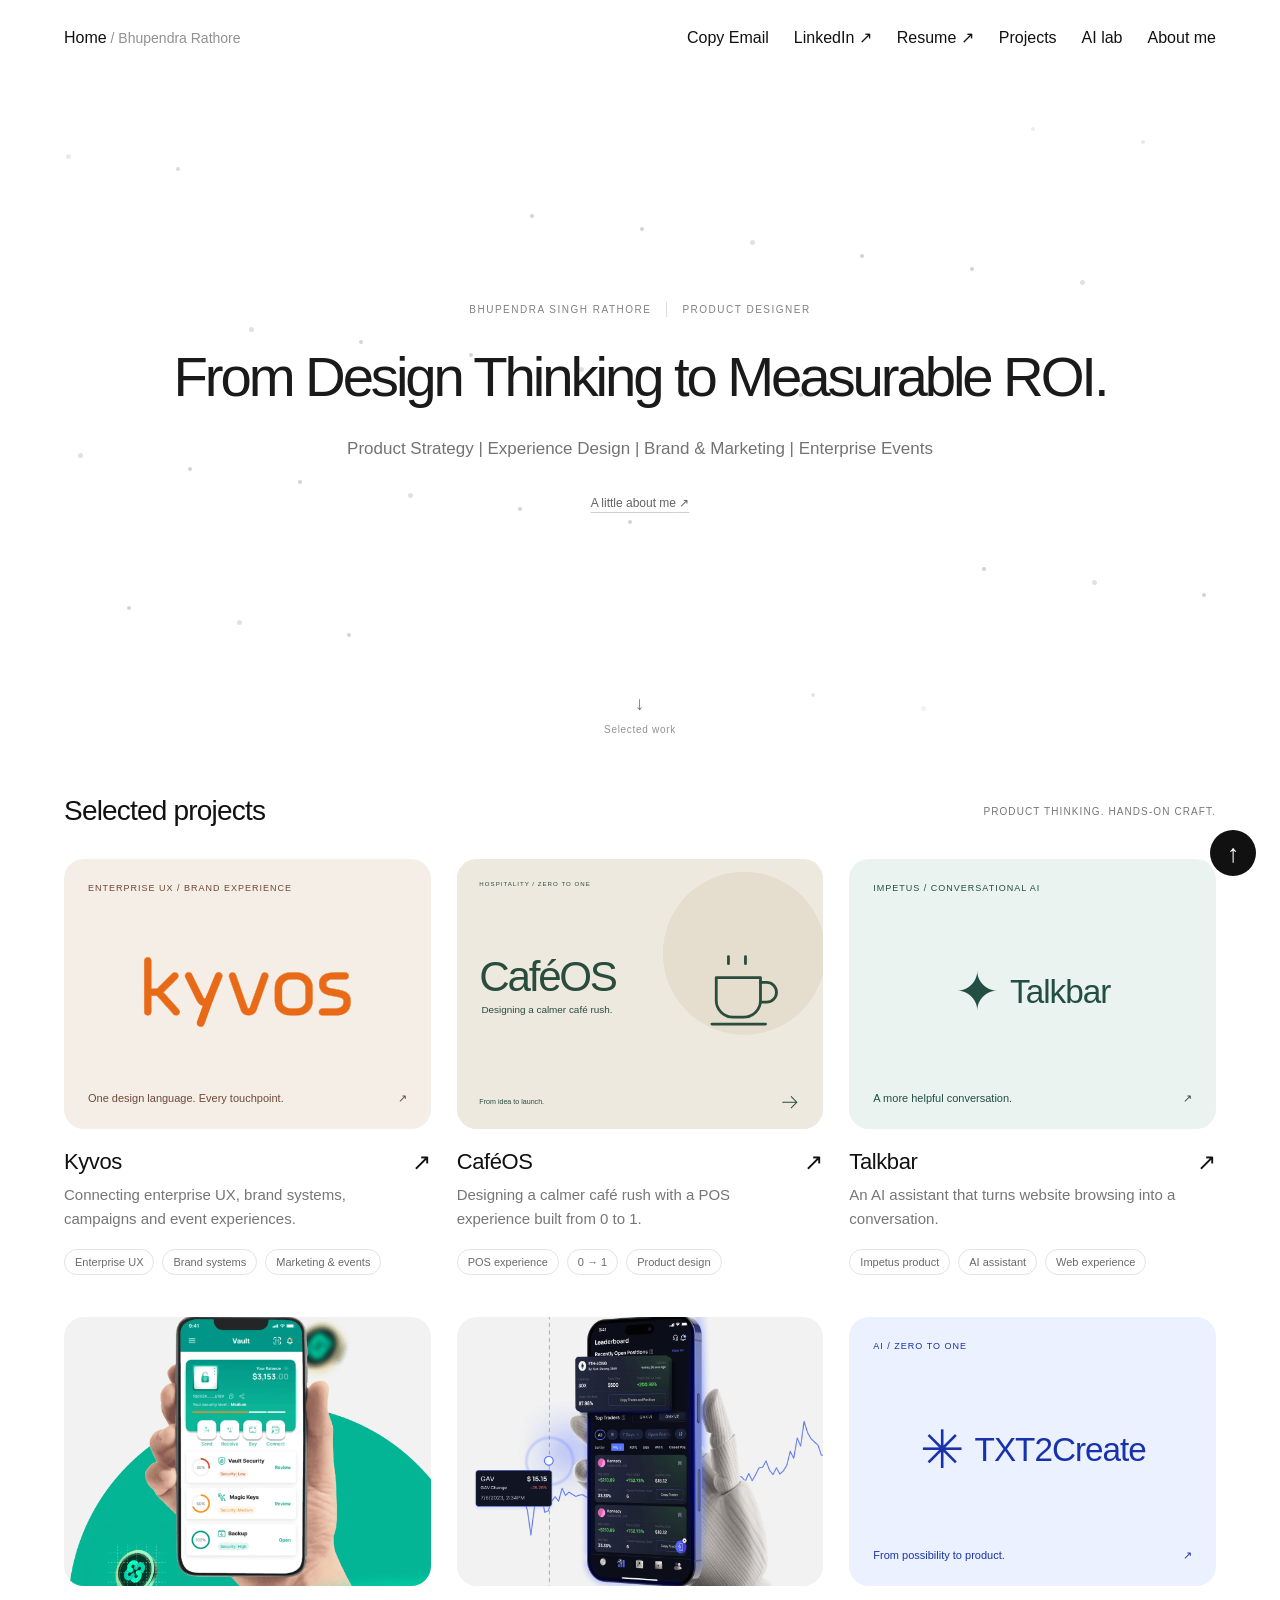
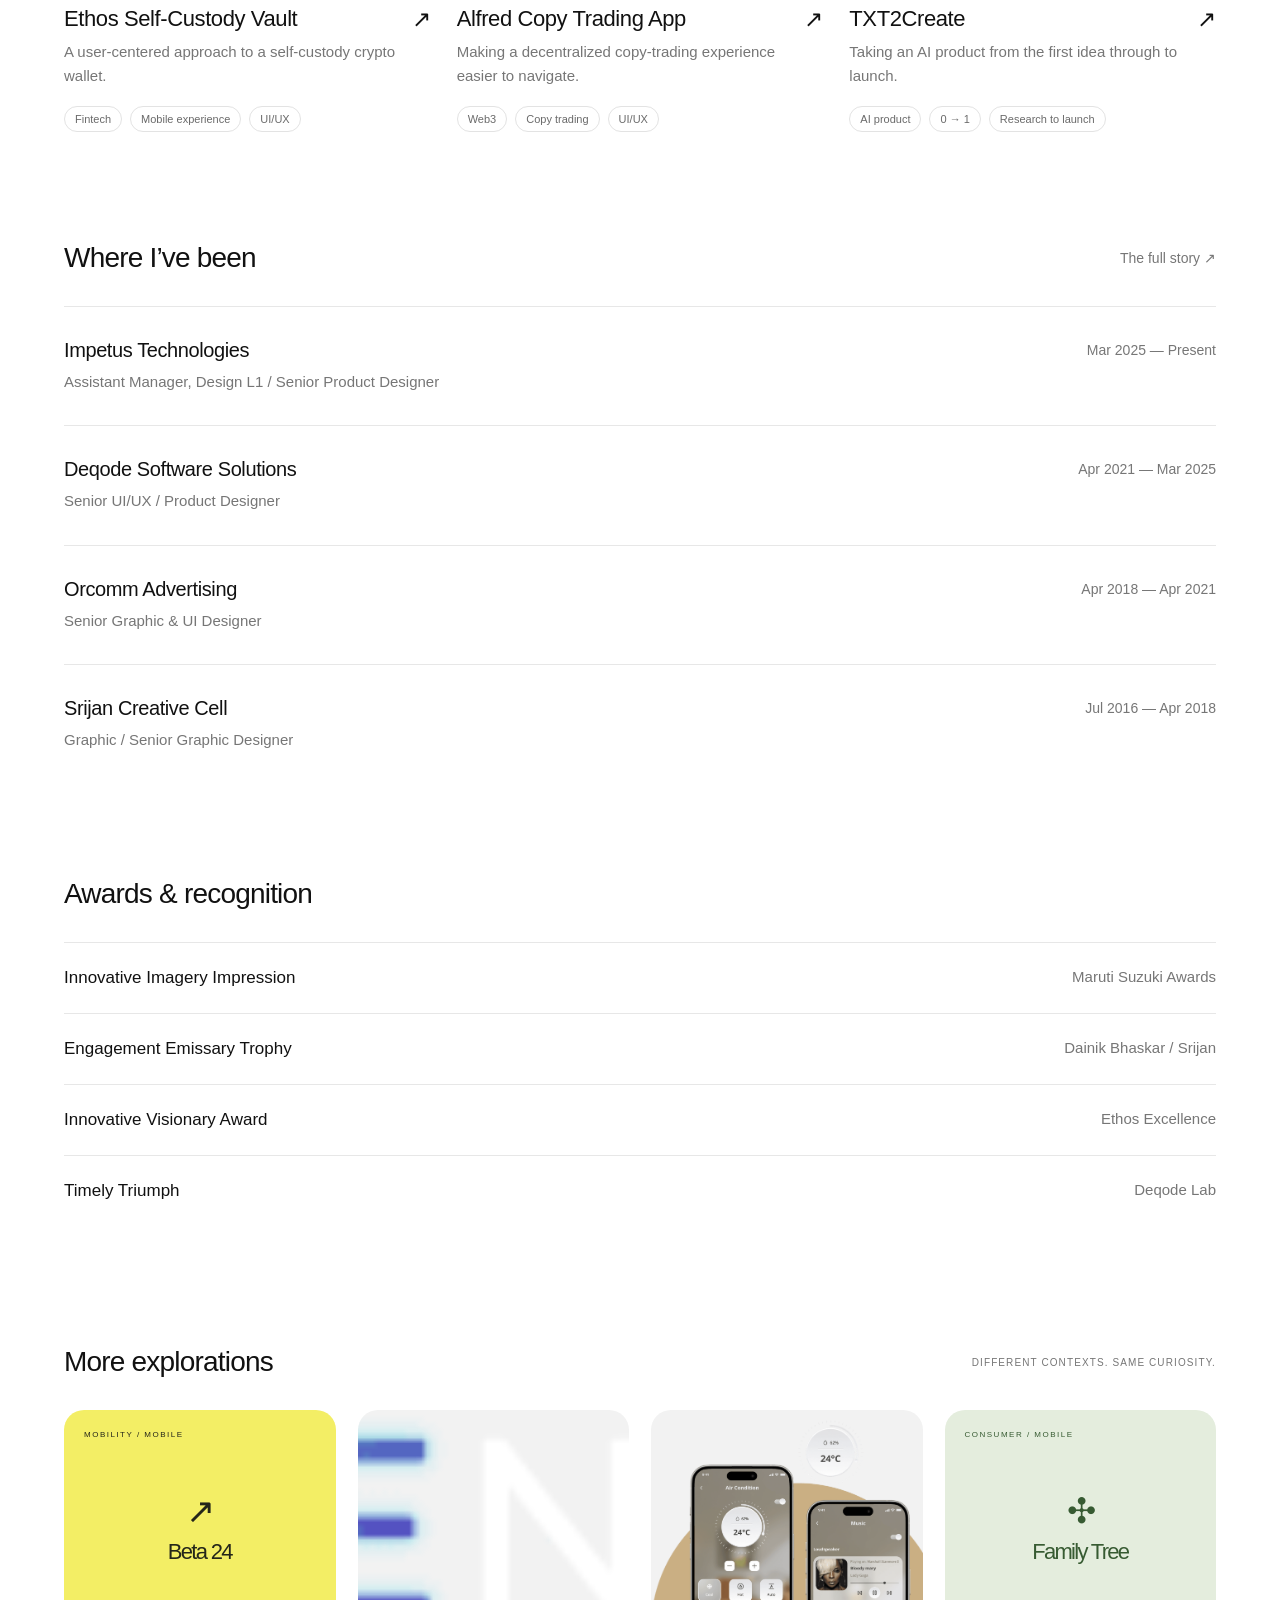
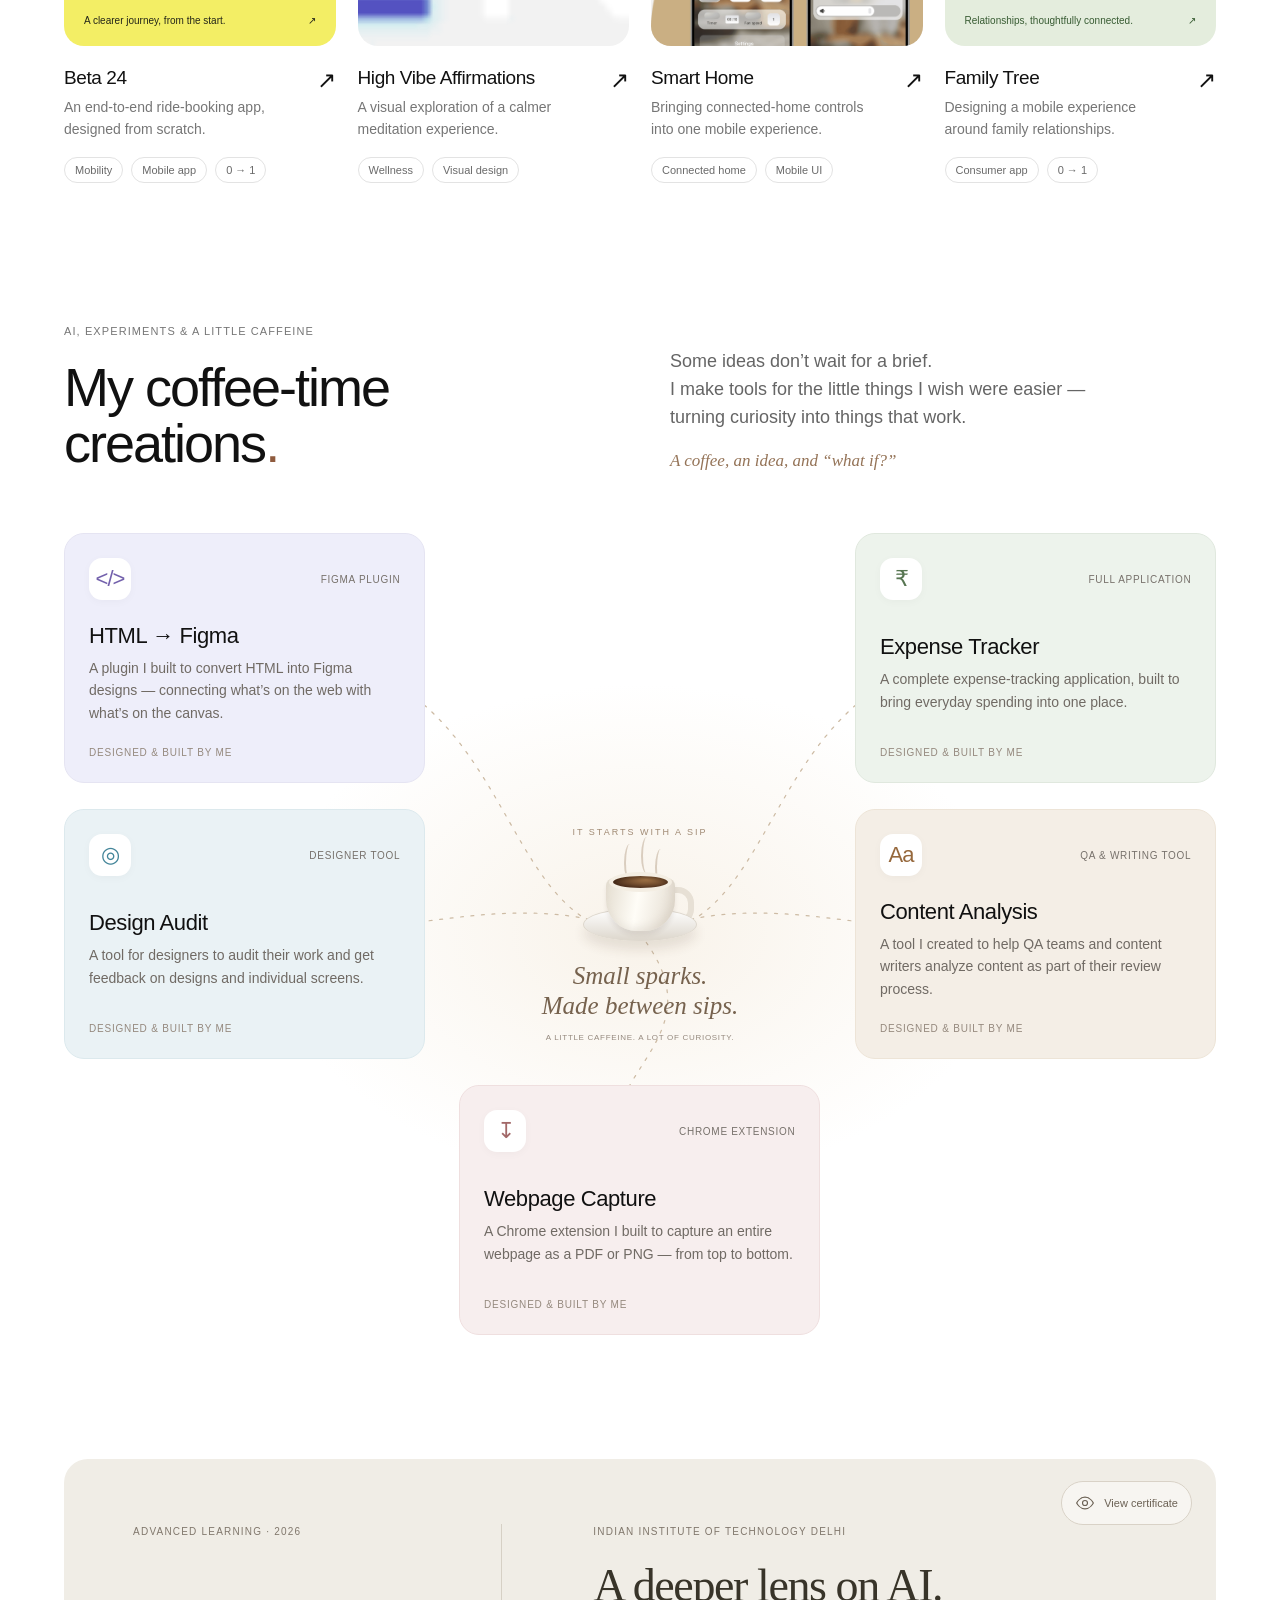
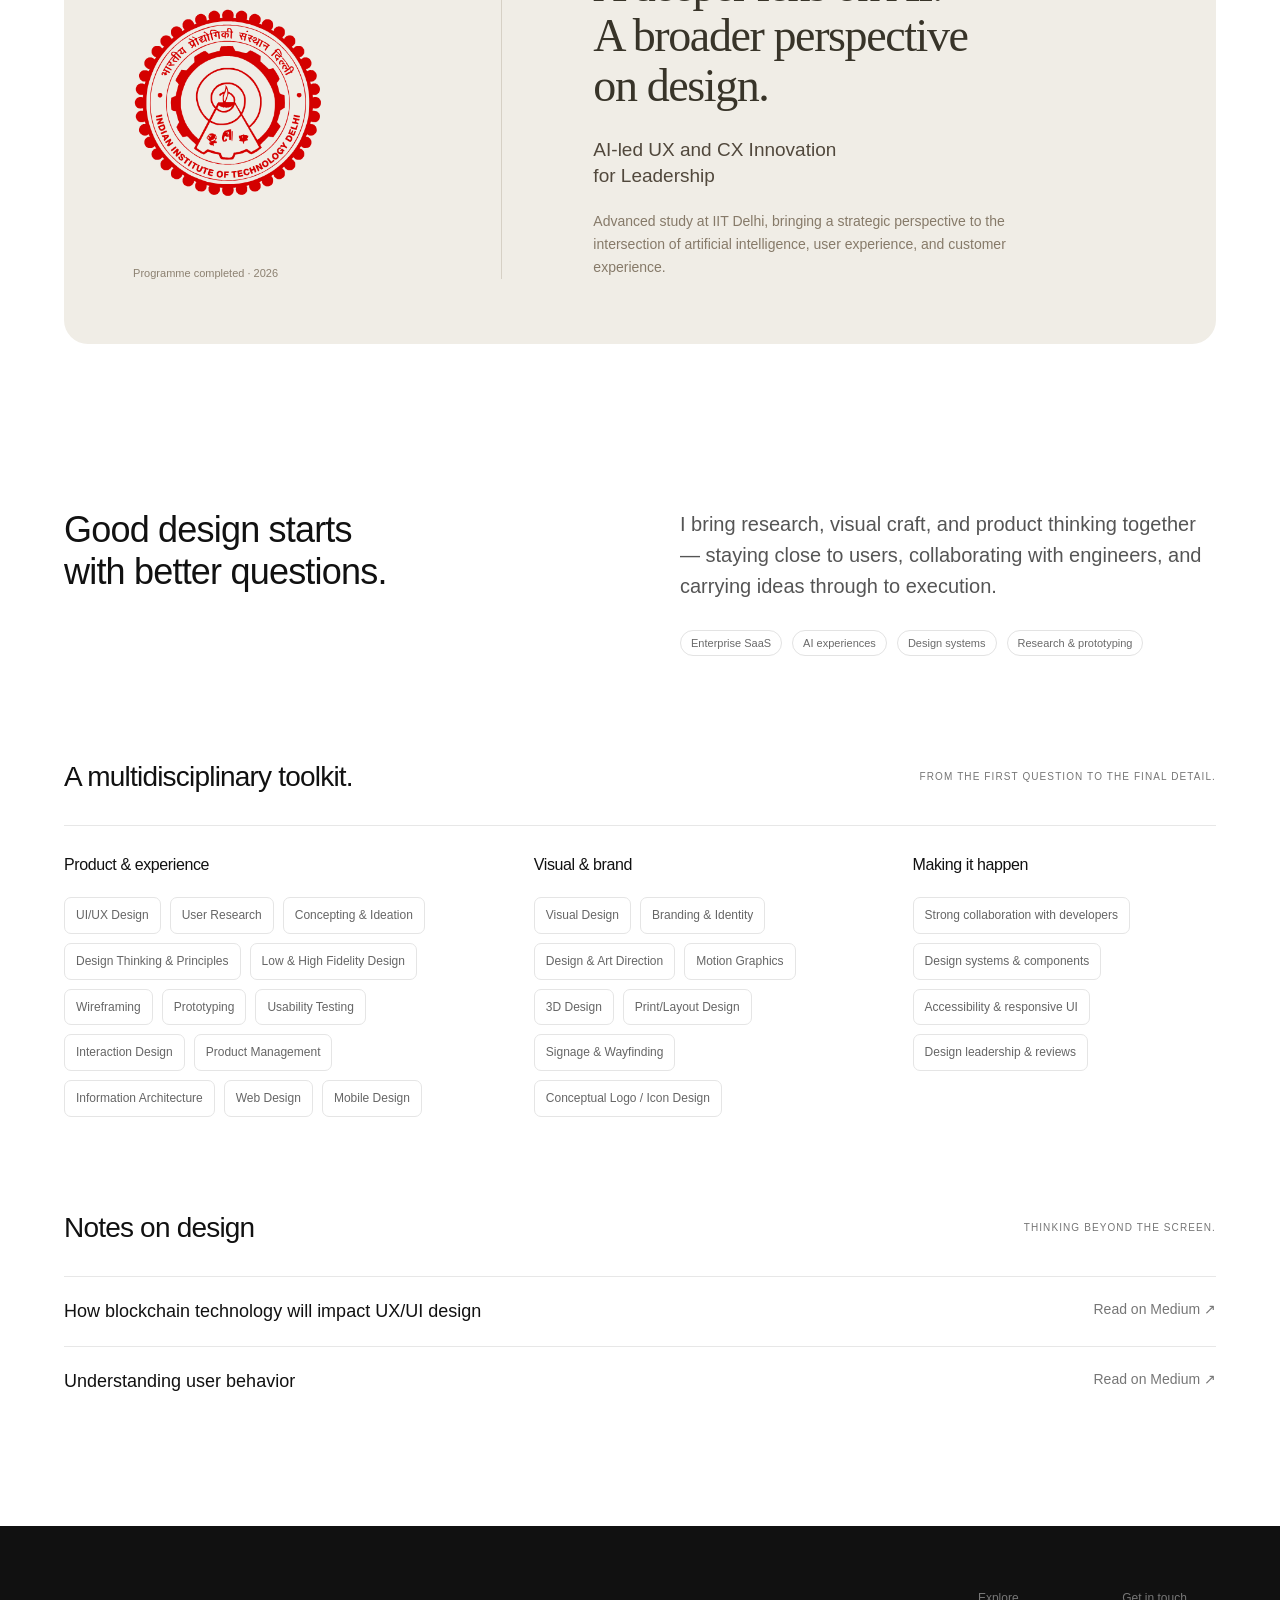
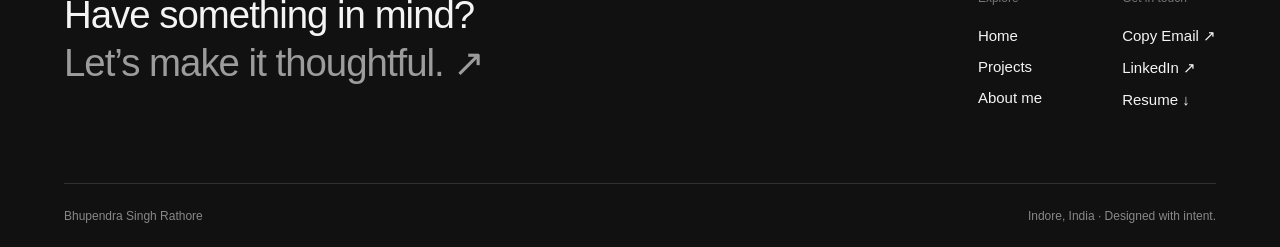
==== commit 2dbb53de: "Replace hero heading and subtitle with final requested copy" ====
--- a/index.html
+++ b/index.html
@@ -3,8 +3,8 @@
     <main id="main"><section class="hero minimal-hero" aria-labelledby="hero-title">
 <div class="hero-particles" aria-hidden="true"></div>
 <div class="hero-copy"><div class="eyebrow">BHUPENDRA SINGH RATHORE <span>PRODUCT DESIGNER</span></div>
-<h1 id="hero-title">Complexity, made effortless.<span class="hero-outcome">(From Design Thinking to Measurable ROI.)</span></h1>
-<p class="hero-description">I design clear, intuitive experiences for AI products<br class="hero-desktop-break"> and enterprise software.</p><p class="hero-specialties">(Product Strategy | Experience Design | Brand &amp; Marketing | Enterprise Events)</p><div class="hero-context"><a href="about-me.html">A little about me <span aria-hidden="true">↗</span></a></div>
+<h1 id="hero-title">From Design Thinking to Measurable ROI.</h1>
+<p class="hero-description hero-specialties">Product Strategy | Experience Design | Brand &amp; Marketing | Enterprise Events</p><div class="hero-context"><a href="about-me.html">A little about me <span aria-hidden="true">↗</span></a></div>
 </div>
 <a class="hero-scroll" href="#case-studies" aria-label="Scroll to selected work"><span aria-hidden="true">↓</span> Selected work</a>
 </section>
--- a/local.css
+++ b/local.css
@@ -130,3 +130,5 @@
 .kyvos-card .art-center img{width:65%;max-width:210px;height:auto}
 @media(max-width:1000px){.home-gallery .project-grid{grid-template-columns:repeat(2,minmax(0,1fr))}.home-gallery .minimal-hero{min-height:620px}.home-gallery .hero-specialties{max-width:570px}}
 @media(max-width:650px){.home-gallery .minimal-hero{min-height:620px;padding:65px 0 110px}.home-gallery .minimal-hero h1{font-size:40px;max-width:100%}.home-gallery .hero-outcome{font-size:21px;margin-top:18px}.home-gallery .hero-specialties{font-size:12px;max-width:330px}.home-gallery .project-grid{grid-template-columns:1fr;gap:38px}.home-gallery .project-grid .art-center{font-size:36px}.home-gallery #case-studies{padding-top:10px}}
+
+.home-gallery .minimal-hero .hero-description.hero-specialties{max-width:900px;font-size:17px;line-height:1.8;margin:0 auto;text-wrap:balance}@media(max-width:650px){.home-gallery .minimal-hero .hero-description.hero-specialties{font-size:15px;max-width:330px}}
